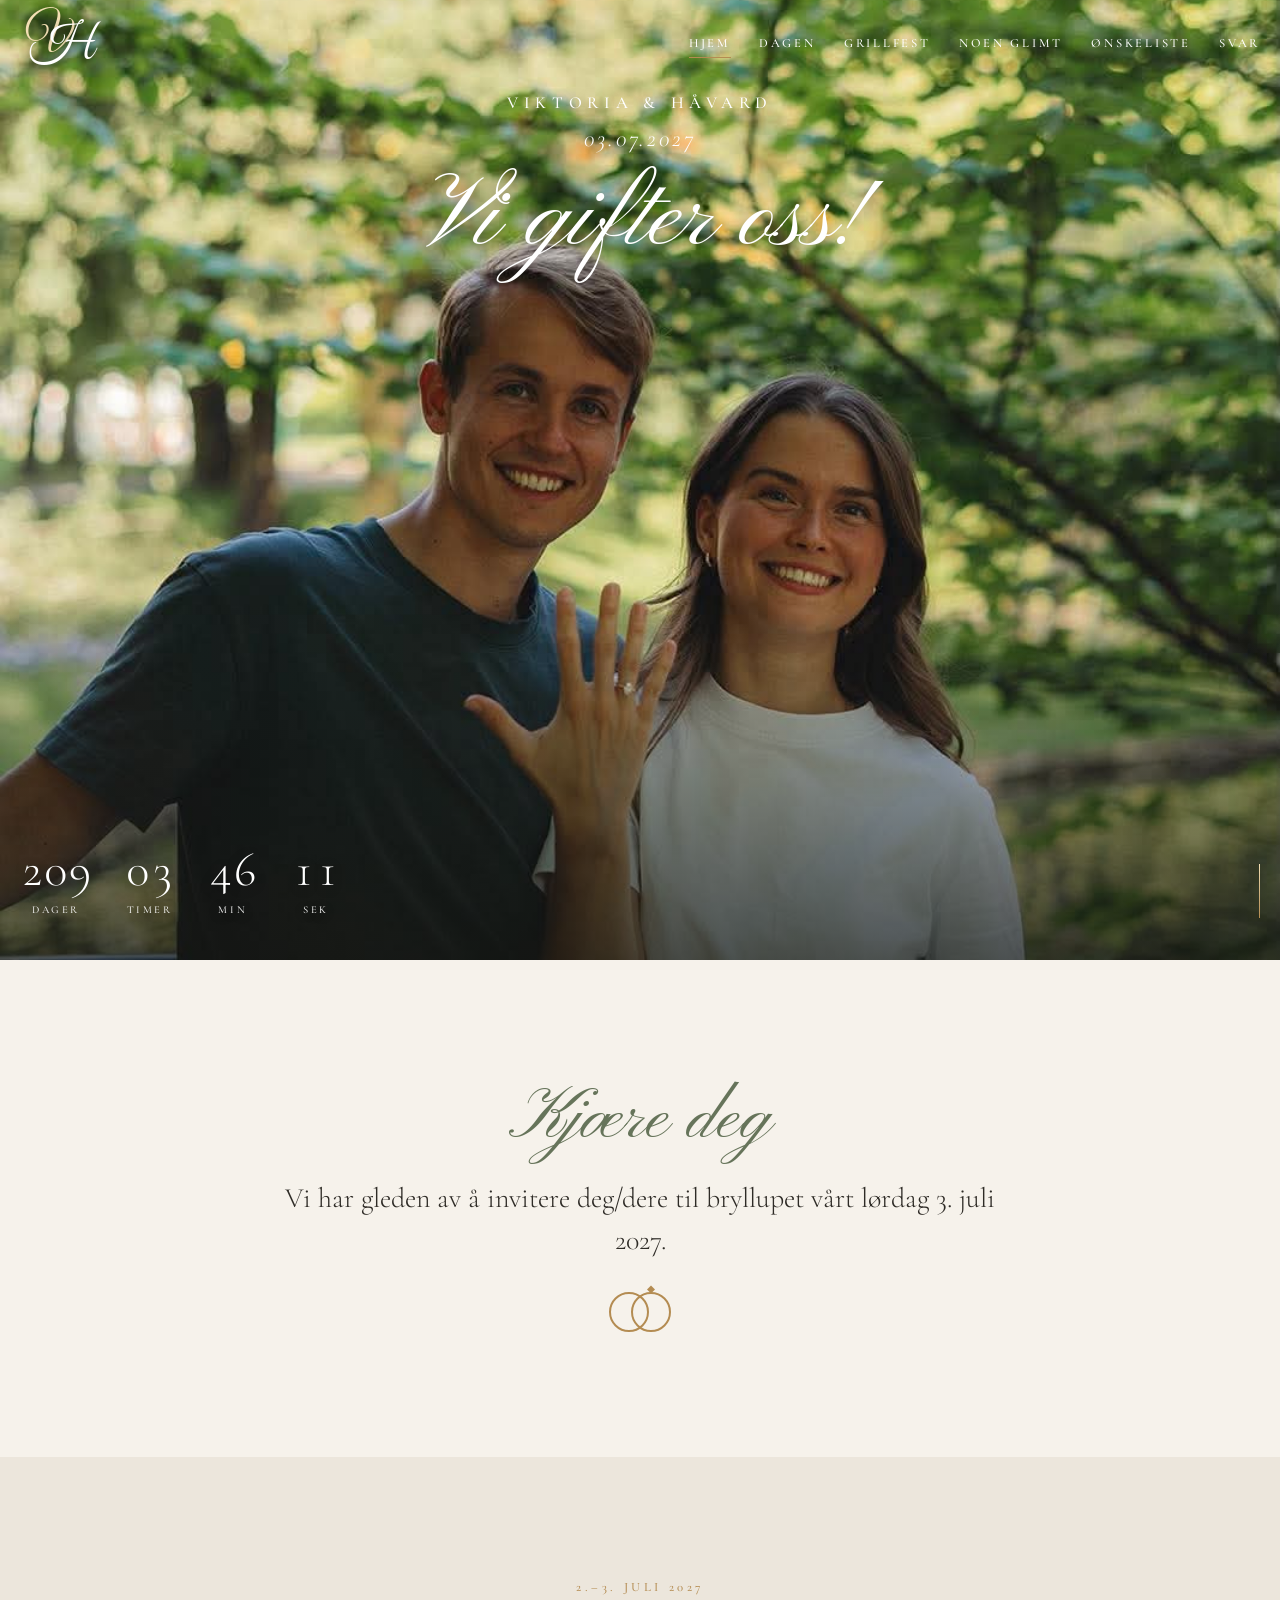
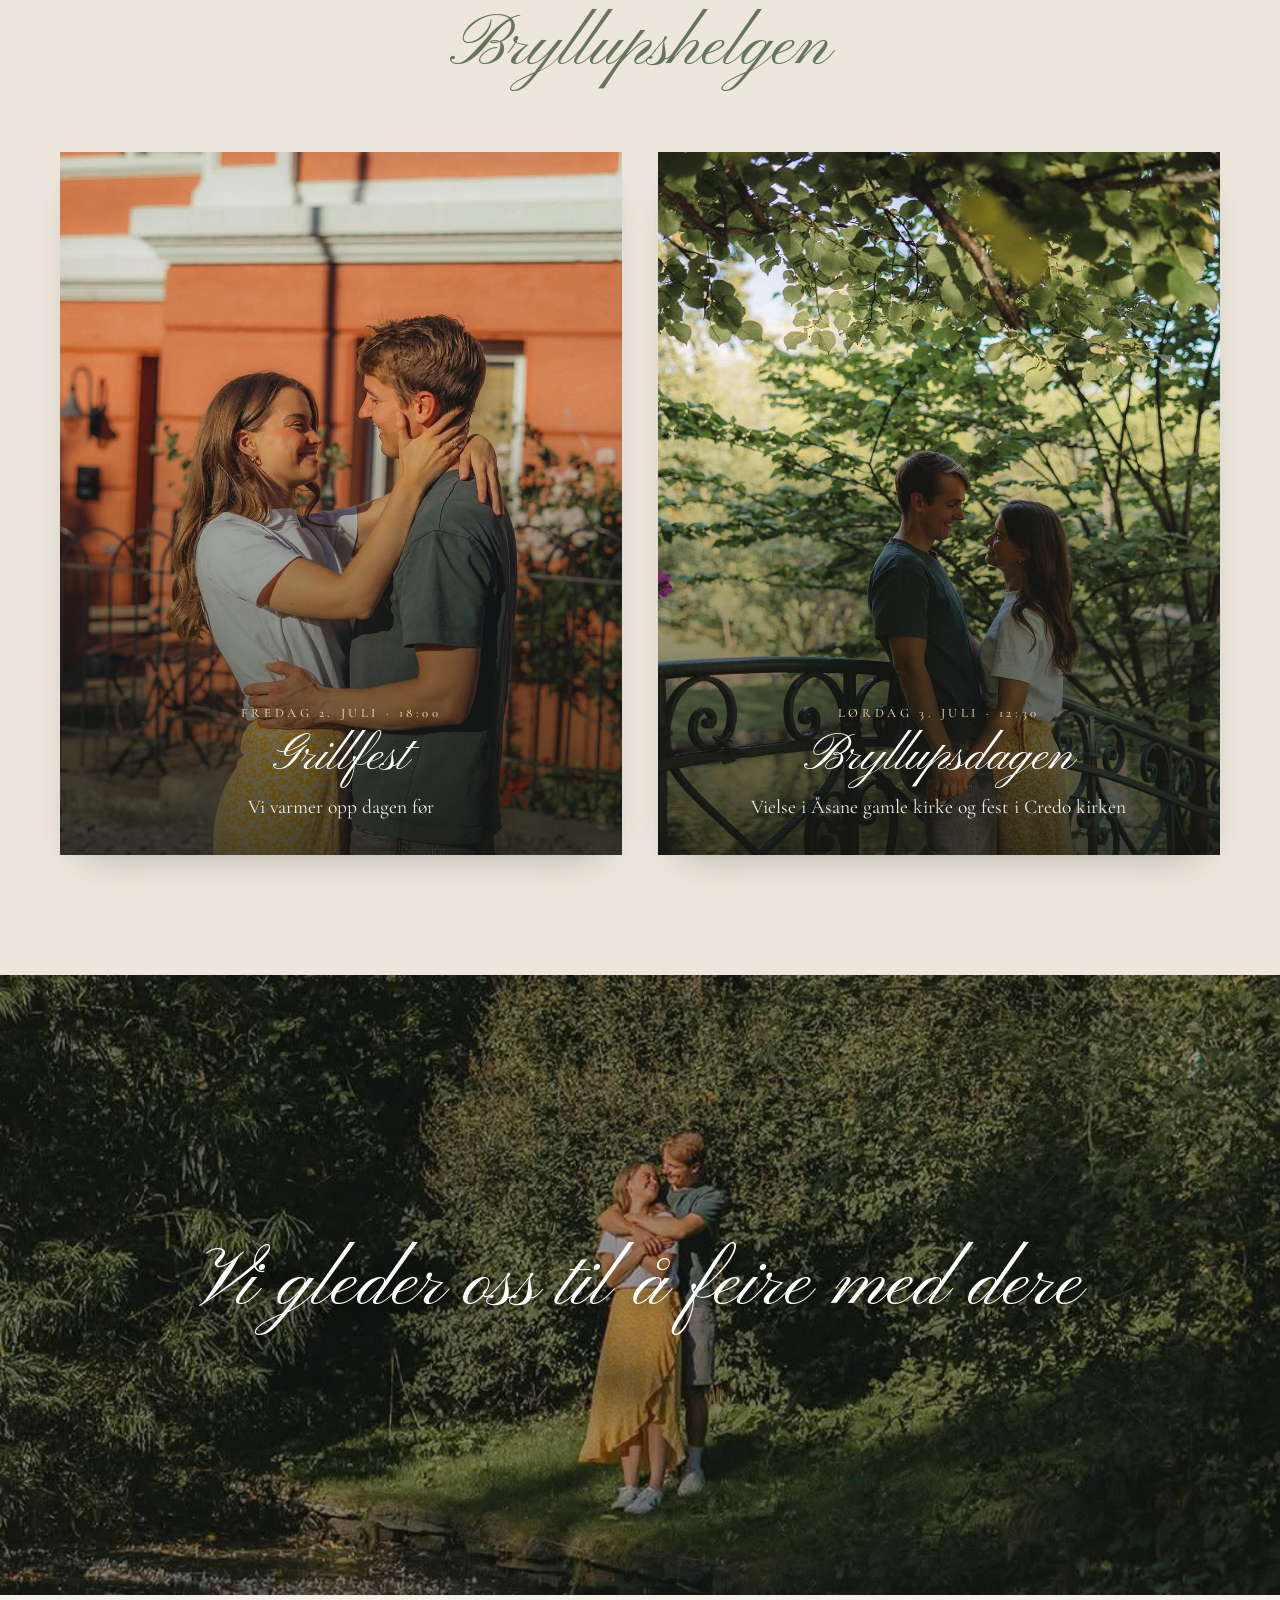
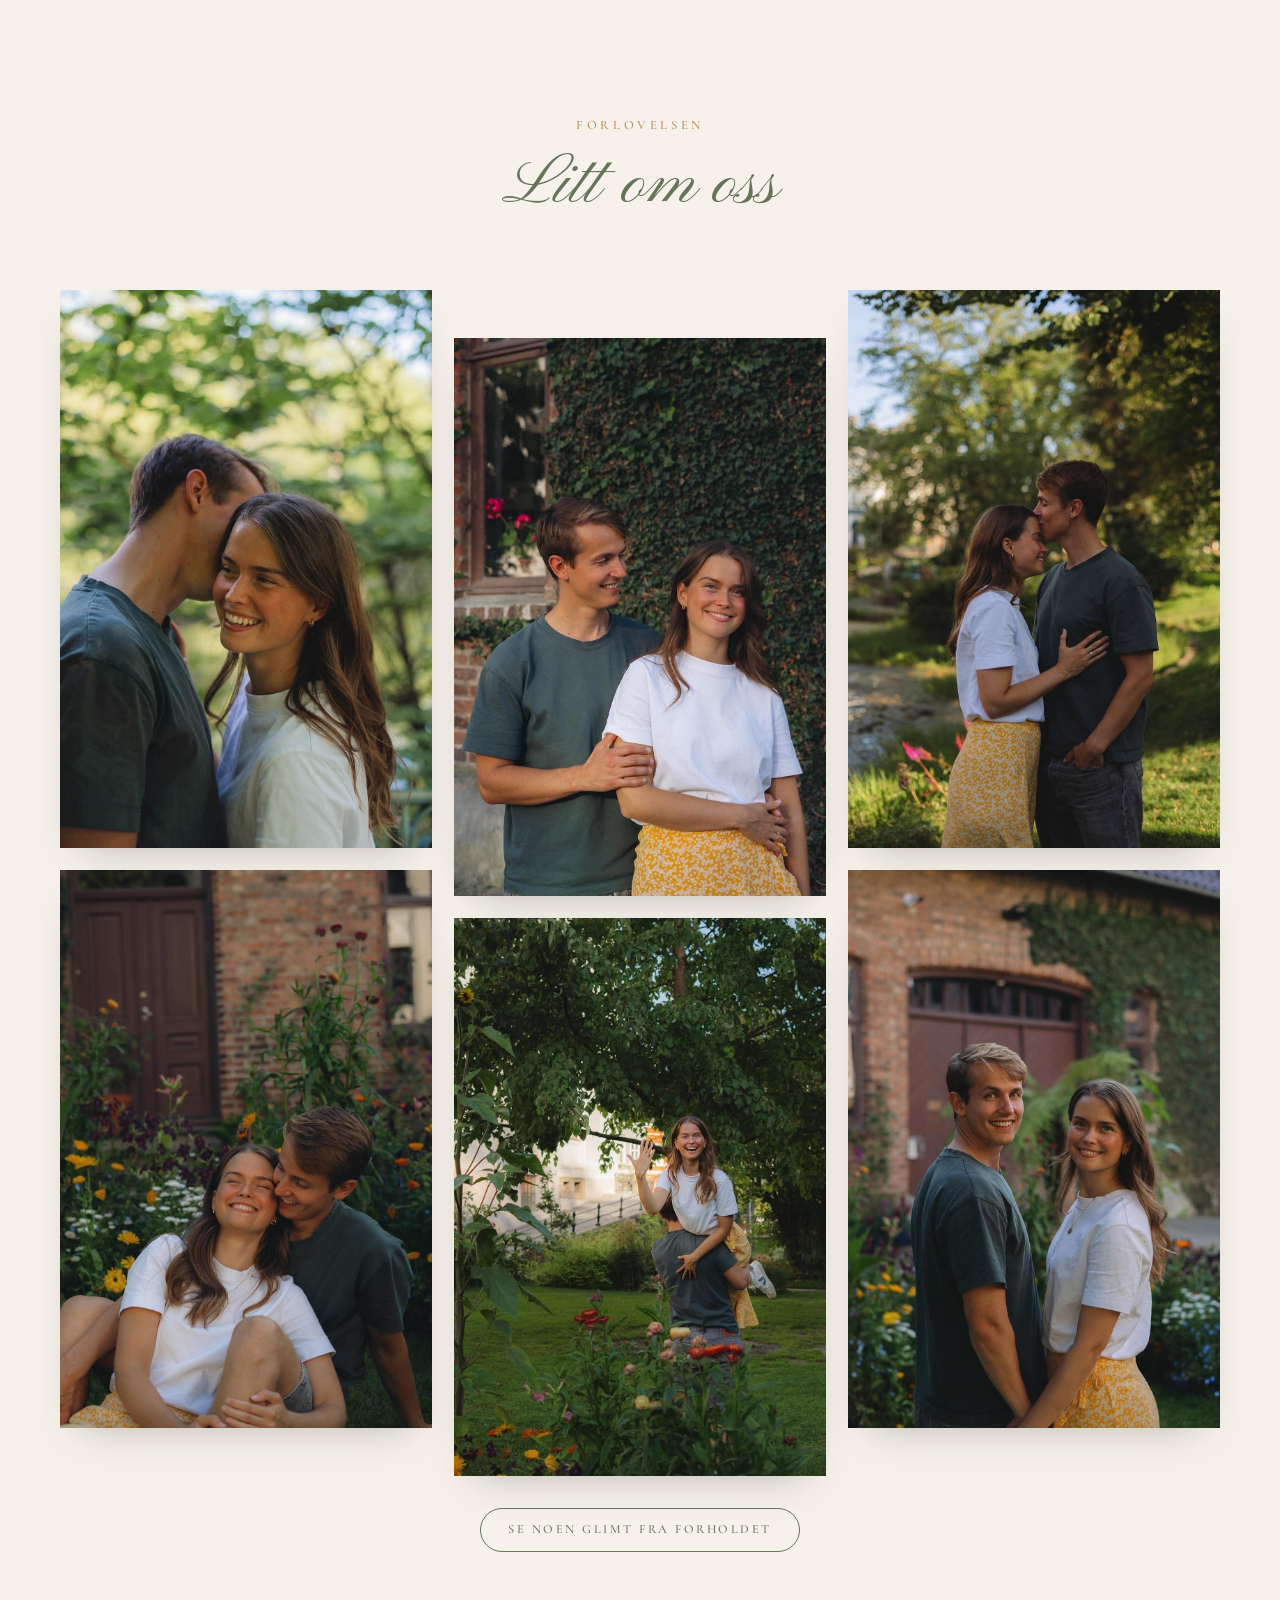
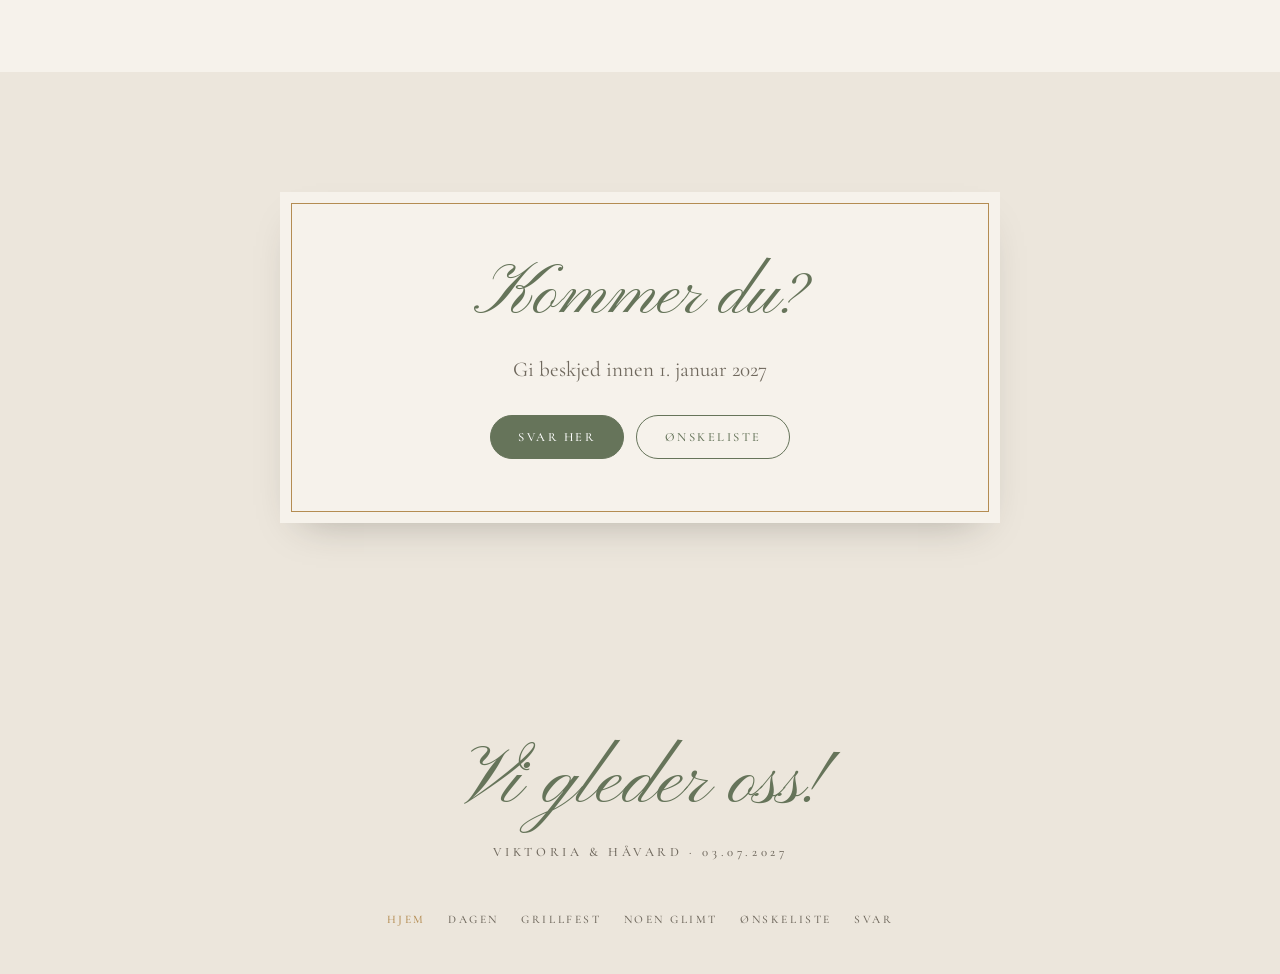
==== index.html @ 65191f66 "Bryllupsnettside for Viktoria & Håvard Statisk side for GitHub Pages: forside, bryllupsdagen, grillf" ====
<!DOCTYPE html>
<html lang="nb">
<head>
  <meta charset="utf-8">
  <meta name="viewport" content="width=device-width, initial-scale=1">
  <meta name="robots" content="noindex, nofollow">
  <title>Viktoria & Håvard · 03.07.2027</title>
  <meta name="description" content="Bryllupet til Viktoria og Håvard lørdag 3. juli 2027.">
  <meta name="theme-color" content="#f6f2eb">
  <link rel="preconnect" href="https://fonts.googleapis.com">
  <link rel="preconnect" href="https://fonts.gstatic.com" crossorigin>
  <link href="https://fonts.googleapis.com/css2?family=Cormorant+Garamond:ital,wght@0,300;0,400;0,500;1,300;1,400&amp;family=Great+Vibes&amp;family=Pinyon+Script&amp;display=swap" rel="stylesheet">
  <link rel="stylesheet" href="assets/css/style.css">
</head>
<body>

  <!-- ===================== Toppmeny ===================== -->
  <header class="toppmeny">
    <div class="rad">
      <a class="logo-lenke" href="index.html" aria-label="Til forsiden"><svg class="logo" viewBox="0 0 100 100" overflow="visible" role="img" aria-label="Viktoria og Håvard"><text class="logo-v" x="40" y="60" text-anchor="middle">V</text><text class="logo-h" x="60" y="72" text-anchor="middle">H</text></svg></a>
      <button class="meny-knapp" type="button" aria-expanded="false" aria-controls="hovedmeny">Meny</button>
      <nav class="hovedmeny" id="hovedmeny" aria-label="Hovedmeny">
        <ul>
        <li><a href="index.html" aria-current="page">Hjem</a></li>
        <li><a href="dagen.html">Dagen</a></li>
        <li><a href="grillfest.html">Grillfest</a></li>
        <li><a href="historie.html">Noen glimt</a></li>
        <li><a href="onskeliste.html">Ønskeliste</a></li>
        <li><a href="svar.html">Svar</a></li>
        </ul>
      </nav>
    </div>
  </header>

  <!-- ===================== Toppbilde ===================== -->
  <header class="hero" style="--pos: 50% 58%">
    <img src="assets/bilder/forside-viktoria-og-havard-viser-ringen.jpg" alt="Viktoria viser frem forlovelsesringen, Håvard står ved siden av på en grønn jernbro i parken" fetchpriority="high">
    <div class="hero-topp">
      <p class="hero-navn">Viktoria &amp; Håvard</p>
      <p class="hero-dato">03.07.2027</p>
      <h1 class="hero-tittel">Vi gifter oss!</h1>
    </div>
    <div class="hero-bunn">
      <div>
        <div class="nedtelling" aria-label="Nedtelling til bryllupet">
          <div><b data-enhet="d">–</b><small>Dager</small></div>
          <div><b data-enhet="t">–</b><small>Timer</small></div>
          <div><b data-enhet="m">–</b><small>Min</small></div>
          <div><b data-enhet="s">–</b><small>Sek</small></div>
        </div>
        <p class="gift" aria-live="polite">Gift!</p>
      </div>
      <a class="bla-ned" href="#invitasjon" aria-label="Bla ned"><span></span></a>
    </div>
  </header>

  <!-- ===================== Innhold ===================== -->
  <main>
    <section class="seksjon krem invitasjon" id="invitasjon">
      <div class="smal stabel vis">
        <h2 class="skrifttittel">Kjære deg</h2>
        <p class="stor">Vi har gleden av å invitere deg/dere til bryllupet vårt lørdag 3. juli 2027.</p>
        <svg class="ringer" viewBox="0 0 92 60" aria-hidden="true"><g fill="none" stroke="currentColor" stroke-width="2"><circle cx="35" cy="35" r="19"/><circle cx="57" cy="35" r="19"/></g><path d="M57 8.5 L61 12.5 L57 16.5 L53 12.5 Z" fill="currentColor"/></svg>
      </div>
    </section>

    <section class="seksjon papir">
      <div class="innhold">
        <div class="seksjon-hode vis">
          <p class="eyebrow gull">2.–3. juli 2027</p>
          <h2 class="skrifttittel">Bryllupshelgen</h2>
        </div>
        <div class="bildekort-rad">
          <a class="bildekort vis" href="grillfest.html" style="--pos: 50% 40%">
            <img src="assets/bilder/kort-grillfest.jpg" alt="Viktoria og Håvard omfavner hverandre foran et oransje hus" loading="lazy">
            <div class="tekst">
              <p class="eyebrow">Fredag 2. juli · 18:00</p>
              <h3>Grillfest</h3>
              <p>Vi varmer opp dagen før</p>
            </div>
          </a>
          <a class="bildekort vis" href="dagen.html" style="--pos: 50% 45%">
            <img src="assets/bilder/kort-bryllupsdagen.jpg" alt="Viktoria og Håvard holder hender på en gammel jernbro" loading="lazy">
            <div class="tekst">
              <p class="eyebrow">Lørdag 3. juli · 12:30</p>
              <h3>Bryllupsdagen</h3>
              <p>Vielse i Åsane gamle kirke og fest i Credo kirken</p>
            </div>
          </a>
        </div>
      </div>
    </section>

    <section class="banner" aria-label="Vi gleder oss til å feire med dere" style="--pos: 50% 55%">
      <img src="assets/bilder/banner-vi-gleder-oss.jpg" alt="Viktoria og Håvard i en grønn park, speilet i dammen" loading="lazy">
      <div class="tekst">
        <h2>Vi gleder oss til å feire med dere</h2>
      </div>
    </section>

    <section class="seksjon krem">
      <div class="innhold">
        <div class="seksjon-hode vis">
          <p class="eyebrow gull">Forlovelsen</p>
          <h2 class="skrifttittel">Litt om oss</h2>
        </div>
        <div class="galleri vis">
        <button type="button"><img src="assets/bilder/galleri-1-hvisking.jpg" alt="Håvard hvisker noe til Viktoria, som smiler" loading="lazy"></button>
        <button type="button"><img src="assets/bilder/galleri-2-efoyvegg.jpg" alt="Viktoria og Håvard foran en vegg dekket av eføy" loading="lazy"></button>
        <button type="button"><img src="assets/bilder/galleri-3-pannekyss.jpg" alt="Håvard kysser Viktoria i pannen i parken" loading="lazy"></button>
        <button type="button"><img src="assets/bilder/galleri-4-blomsterbed.jpg" alt="Viktoria og Håvard sitter i gresset foran et blomsterbed" loading="lazy"></button>
        <button type="button"><img src="assets/bilder/galleri-5-paa-ryggen.jpg" alt="Viktoria sitter på ryggen til Håvard og viser frem ringen" loading="lazy"></button>
        <button type="button"><img src="assets/bilder/galleri-6-murhus.jpg" alt="Viktoria og Håvard holder hender foran et gammelt murhus" loading="lazy"></button>
        </div>
        <div class="knapper vis" style="margin-top: 2rem">
          <a class="knapp" href="historie.html">Se noen glimt fra forholdet</a>
        </div>
      </div>
    </section>

    <section class="seksjon papir">
      <div class="smal">
        <div class="kort stabel vis">
          <h2 class="skrifttittel">Kommer du?</h2>
          <p class="ingress">Gi beskjed innen 1. januar 2027</p>
          <div class="knapper" style="margin-top: .8rem">
            <a class="knapp fylt" href="svar.html">Svar her</a>
            <a class="knapp" href="onskeliste.html">Ønskeliste</a>
          </div>
        </div>
      </div>
    </section>
  </main>

  <!-- ===================== Bunntekst ===================== -->
  <footer class="bunntekst">
    <p class="gleder">Vi gleder oss!</p>
    <p class="eyebrow">Viktoria &amp; Håvard · 03.07.2027</p>
    <nav class="bunnmeny" aria-label="Bunnmeny">
      <ul>
        <li><a href="index.html" aria-current="page">Hjem</a></li>
        <li><a href="dagen.html">Dagen</a></li>
        <li><a href="grillfest.html">Grillfest</a></li>
        <li><a href="historie.html">Noen glimt</a></li>
        <li><a href="onskeliste.html">Ønskeliste</a></li>
        <li><a href="svar.html">Svar</a></li>
      </ul>
    </nav>
  </footer>

  <script src="assets/js/main.js"></script>
</body>
</html>
---- assets/css/style.css ----
/* =========================================================
   Viktoria & Håvard · 03.07.2027 — felles stilark
   ========================================================= */

:root {
  --krem: #f6f2eb;
  --papir: #ece6dc;
  --tekst: #2e2b26;
  --dempet: #6f685d;
  --salvie: #66745a;
  --gull: #b48c52;
  --lysgull: #f3dfb4;

  --brod: "Cormorant Garamond", "Times New Roman", Georgia, serif;
  --skrift: "Pinyon Script", "Snell Roundhand", cursive;
  --logo: "Great Vibes", "Pinyon Script", cursive;

  --bredde: 1160px;
  --skygge: 0 18px 40px -22px rgba(46, 43, 38, .35);
  --meny-h: 5.2rem;
  color-scheme: light;
}

*, *::before, *::after { box-sizing: border-box; }
html { scroll-behavior: smooth; -webkit-text-size-adjust: 100%; }
body {
  margin: 0;
  background: var(--krem);
  color: var(--tekst);
  font-family: var(--brod);
  font-weight: 400;
  font-size: 1.22rem;
  line-height: 1.6;
  overflow-x: hidden;
  -webkit-font-smoothing: antialiased;
}
body.meny-apen { overflow: hidden; }
img { max-width: 100%; display: block; }
a { color: inherit; }
h1, h2, h3 { margin: 0; font-weight: 400; text-wrap: balance; }
p { margin: 0; }
:focus-visible { outline: 2px solid var(--gull); outline-offset: 3px; }

.innhold { width: min(var(--bredde), 100% - 2.5rem); margin-inline: auto; }
.smal { width: min(720px, 100% - 2.5rem); margin-inline: auto; }

/* ---------- Typografi ---------- */
.eyebrow {
  font-family: var(--brod);
  font-weight: 500;
  font-size: .8rem;
  letter-spacing: .28em;
  text-transform: uppercase;
  color: var(--dempet);
}
.eyebrow.gull { color: var(--gull); }
.skrifttittel {
  font-family: var(--skrift);
  color: var(--salvie);
  font-size: clamp(2.7rem, 7vw, 4.4rem);
  line-height: 1.15;
  font-weight: 400;
}
.ingress { font-size: 1.32rem; color: var(--dempet); }
.midt { text-align: center; }
.stabel { display: grid; gap: 1rem; justify-items: center; text-align: center; }

/* ---------- Knapper ---------- */
.knapp {
  display: inline-flex; align-items: center; justify-content: center; gap: .5em;
  padding: .85rem 1.7rem;
  border: 1px solid var(--salvie);
  border-radius: 999px;
  background: transparent;
  color: var(--salvie);
  font: 500 .78rem/1.2 var(--brod);
  letter-spacing: .2em;
  text-transform: uppercase;
  text-decoration: none;
  text-align: center;
  cursor: pointer;
  transition: background .25s, color .25s, border-color .25s, transform .25s;
}
.knapp:hover { background: var(--salvie); color: #fff; }
.knapp.fylt { background: var(--salvie); color: #fff; }
.knapp.fylt:hover { background: #56634b; border-color: #56634b; }
.knapp.stor { padding: 1.15rem 2.4rem; font-size: .86rem; }
.knapp.snart, .knapp[aria-disabled="true"] { opacity: .45; cursor: not-allowed; }
.knapp.snart:hover { background: transparent; color: var(--salvie); }
.knapp.fylt.snart:hover { background: var(--salvie); color: #fff; }
.knapper { display: flex; flex-wrap: wrap; gap: .8rem; justify-content: center; }
a.snart { cursor: not-allowed; opacity: .55; }

/* ---------- Seksjoner og kort ---------- */
.seksjon { padding: clamp(4.5rem, 10vw, 7.5rem) 0; }
.seksjon.krem { background: var(--krem); }
.seksjon.papir { background: var(--papir); }
.seksjon-hode { display: grid; gap: .6rem; justify-items: center; text-align: center; margin-bottom: clamp(2.5rem, 6vw, 4rem); }

.kort {
  background: var(--krem);
  outline: 1px solid var(--gull);
  outline-offset: -12px;
  box-shadow: var(--skygge);
  padding: clamp(2.6rem, 6vw, 4rem) clamp(1.8rem, 5vw, 3.5rem);
}
.papir .kort { background: var(--krem); }
.krem .kort { background: #fbf8f3; }

.strek { width: 3.5rem; height: 1px; background: var(--gull); border: 0; margin: 2rem auto; }

/* ---------- Animasjon: .vis ---------- */
.js .vis { opacity: 0; transform: translateY(26px); transition: opacity .9s ease, transform .9s cubic-bezier(.2,.7,.2,1); }
.js .vis.synlig { opacity: 1; transform: none; }

/* ---------- Toppmeny ---------- */
.toppmeny {
  position: fixed; inset: 0 0 auto 0; z-index: 40;
  height: var(--meny-h);
  color: #fff;
  text-shadow: 0 1px 8px rgba(0,0,0,.35);
  transition: background .35s, color .35s, box-shadow .35s;
}
.toppmeny .rad { height: 100%; display: flex; align-items: center; justify-content: space-between; gap: 1rem; width: min(1320px, 100% - 2.5rem); margin-inline: auto; }
.toppmeny.fast { background: rgba(246, 242, 235, .96); color: var(--tekst); text-shadow: none; box-shadow: 0 6px 24px -18px rgba(0,0,0,.5); backdrop-filter: blur(6px); }

.logo-lenke { display: inline-flex; text-decoration: none; position: relative; z-index: 2; }
.logo { width: 4.4rem; height: 4.4rem; overflow: visible; transition: transform .35s ease; }
.logo text { font-family: var(--logo); font-size: 66px; }
.logo .logo-v { fill: var(--gull); }
.logo .logo-h { fill: currentColor; }
.toppmeny:not(.fast) .logo { filter: drop-shadow(0 2px 6px rgba(0,0,0,.35)); }
.toppmeny:not(.fast) .logo .logo-v { fill: var(--lysgull); }
.toppmeny:not(.fast) .logo .logo-h { fill: #fff; }
.logo-lenke:hover .logo { transform: rotate(-5deg) scale(1.05); }

.hovedmeny ul { list-style: none; margin: 0; padding: 0; display: flex; gap: clamp(1rem, 2.2vw, 2rem); }
.hovedmeny a {
  text-decoration: none;
  font-weight: 500; font-size: .78rem; letter-spacing: .22em; text-transform: uppercase;
  padding: .4rem 0; border-bottom: 1px solid transparent; transition: border-color .25s;
}
.hovedmeny a:hover { border-bottom-color: currentColor; }
.hovedmeny a[aria-current="page"] { border-bottom-color: var(--gull); }
.meny-knapp {
  display: none; position: relative; z-index: 2;
  background: none; border: 1px solid currentColor; border-radius: 999px; color: inherit;
  font: 500 .74rem var(--brod); letter-spacing: .24em; text-transform: uppercase;
  padding: .6rem 1.2rem; cursor: pointer; text-shadow: inherit;
}

@media (max-width: 999px) {
  .meny-knapp { display: inline-block; }
  .hovedmeny {
    position: fixed; inset: 0; background: var(--krem); color: var(--tekst); text-shadow: none;
    display: grid; place-items: center; opacity: 0; visibility: hidden; transition: opacity .35s, visibility .35s;
  }
  .hovedmeny ul { flex-direction: column; align-items: center; gap: 1.6rem; }
  .hovedmeny a { font-size: 1rem; letter-spacing: .26em; }
  body.meny-apen .hovedmeny { opacity: 1; visibility: visible; }
  body.meny-apen .toppmeny { color: var(--tekst); text-shadow: none; }
  body.meny-apen .toppmeny .logo { filter: none; }
  body.meny-apen .toppmeny .logo .logo-v { fill: var(--gull); }
  body.meny-apen .toppmeny .logo .logo-h { fill: var(--tekst); }
}

/* ---------- Forside-hero ---------- */
.hero {
  position: relative; overflow: hidden; color: #fff;
  height: min(150vw, max(100svh, 75vw));
  min-height: 520px;
}
.hero > img { position: absolute; inset: 0; width: 100%; height: 100%; object-fit: cover; object-position: var(--pos, 50% 58%); }
.hero::before, .hero::after { content: ""; position: absolute; left: 0; right: 0; pointer-events: none; }
.hero::before { top: 0; height: 42%; background: linear-gradient(rgba(20,22,18,.62), rgba(20,22,18,0)); }
.hero::after { bottom: 0; height: 38%; background: linear-gradient(rgba(20,22,18,0), rgba(20,22,18,.66)); }
.hero-topp {
  position: absolute; z-index: 2; left: 0; right: 0; top: calc(var(--meny-h) + .4rem);
  display: grid; justify-items: center; gap: .2rem; text-align: center; padding: 0 1rem;
  text-shadow: 0 2px 14px rgba(0,0,0,.35);
}
.hero-navn { font-weight: 500; font-size: clamp(.8rem, 2.6vw, 1.05rem); letter-spacing: .34em; text-transform: uppercase; }
.hero-dato { font-style: italic; font-weight: 300; font-size: clamp(1.1rem, 3.4vw, 1.5rem); letter-spacing: .12em; }
.hero-tittel { font-family: var(--skrift); font-size: clamp(3rem, 11vw, 6.4rem); line-height: 1.1; margin-top: .2rem; }
.hero-bunn {
  position: absolute; z-index: 2; left: 0; right: 0; bottom: clamp(1.4rem, 4vw, 2.6rem);
  width: min(1320px, 100% - 2.5rem); margin-inline: auto;
  display: flex; align-items: flex-end; justify-content: space-between; gap: 1rem;
  text-shadow: 0 2px 12px rgba(0,0,0,.35);
}
.nedtelling { display: flex; gap: clamp(1rem, 3vw, 2rem); }
.nedtelling div { display: grid; justify-items: center; min-width: 3.2rem; }
.nedtelling b { font-weight: 300; font-size: clamp(2rem, 6vw, 3rem); line-height: 1; font-variant-numeric: tabular-nums; }
.nedtelling small { font-weight: 500; font-size: .66rem; letter-spacing: .24em; text-transform: uppercase; margin-top: .45rem; opacity: .9; }
.gift { display: none; font-family: var(--skrift); color: var(--lysgull); font-size: clamp(3.6rem, 12vw, 6.5rem); line-height: 1; }
.er-gift .nedtelling { display: none; }
.er-gift .gift { display: block; animation: pop .9s cubic-bezier(.2,1.6,.4,1) both; }
@keyframes pop { from { transform: scale(.3); opacity: 0; } to { transform: none; opacity: 1; } }
.bla-ned { display: grid; justify-items: center; gap: .6rem; text-decoration: none; font-size: .64rem; font-weight: 500; letter-spacing: .26em; text-transform: uppercase; }
.bla-ned span { display: block; width: 1px; height: 3.4rem; background: linear-gradient(var(--lysgull), var(--gull)); transform-origin: top; animation: puls 2.2s ease-in-out infinite; }
@keyframes puls { 0%, 100% { transform: scaleY(.35); opacity: .5; } 50% { transform: scaleY(1); opacity: 1; } }
@media (max-width: 700px) {
  .hero-bunn { flex-direction: column; align-items: center; }
  .bla-ned span { height: 2.2rem; }
}

/* ---------- Undersidetopp ---------- */
.undertopp { position: relative; height: 72svh; min-height: 420px; overflow: hidden; color: #fff; }
.undertopp > img {
  position: absolute; inset: 0; width: 100%; height: 100%; object-fit: cover; object-position: var(--pos, 50% 50%);
  animation: zoomut 14s ease-out both;
}
@keyframes zoomut { from { transform: scale(1.14); } to { transform: scale(1); } }
.undertopp::before, .undertopp::after { content: ""; position: absolute; left: 0; right: 0; pointer-events: none; }
.undertopp::before { top: 0; height: 40%; background: linear-gradient(rgba(20,22,18,.6), rgba(20,22,18,0)); }
.undertopp::after { bottom: 0; height: 55%; background: linear-gradient(rgba(20,22,18,0), rgba(20,22,18,.65)); }
.undertopp-tekst { position: absolute; z-index: 2; left: 0; right: 0; bottom: clamp(2rem, 6vw, 3.5rem); display: grid; justify-items: center; gap: .3rem; text-align: center; padding: 0 1rem; text-shadow: 0 2px 14px rgba(0,0,0,.4); }
.undertopp-tekst .eyebrow { color: #fff; opacity: .92; }
.undertopp h1 { font-family: var(--skrift); font-size: clamp(3rem, 10vw, 5.6rem); line-height: 1.15; }
.og { font-family: var(--brod); font-style: italic; font-weight: 300; font-size: .6em; color: var(--lysgull); padding: 0 .08em; }

/* ---------- Forside: invitasjon og ringer ---------- */
.ringer { width: 92px; height: 60px; margin: 0 auto; color: var(--gull); }
.invitasjon p.stor { font-size: clamp(1.4rem, 3.6vw, 1.75rem); font-weight: 300; line-height: 1.5; }

/* ---------- Bildekort (lenker) ---------- */
.bildekort-rad { display: grid; grid-template-columns: repeat(2, 1fr); gap: clamp(1.2rem, 3vw, 2.2rem); }
.bildekort { position: relative; display: block; overflow: hidden; text-decoration: none; color: #fff; aspect-ratio: 4/5; box-shadow: var(--skygge); }
.bildekort img { position: absolute; inset: 0; width: 100%; height: 100%; object-fit: cover; object-position: var(--pos, 50% 50%); transition: transform 1.2s ease; }
.bildekort:hover img { transform: scale(1.05); }
.bildekort::after { content: ""; position: absolute; inset: 0; background: linear-gradient(rgba(20,22,18,0) 35%, rgba(20,22,18,.72)); }
.bildekort .tekst { position: absolute; z-index: 2; left: 0; right: 0; bottom: 0; padding: 2rem 1.6rem; display: grid; gap: .3rem; justify-items: center; text-align: center; }
.bildekort .eyebrow { color: var(--lysgull); }
.bildekort h3 { font-family: var(--skrift); font-size: clamp(2.3rem, 5vw, 3.2rem); line-height: 1.15; }
.bildekort p { opacity: .92; }
@media (max-width: 700px) { .bildekort-rad { grid-template-columns: 1fr; } .bildekort { aspect-ratio: 4/4.4; } }

/* ---------- Banner med parallakse ---------- */
.banner { position: relative; height: clamp(340px, 62vw, 620px); overflow: hidden; color: #fff; }
.banner > img { position: absolute; left: 0; width: 100%; top: -12%; height: 124%; object-fit: cover; object-position: var(--pos, 50% 50%); will-change: transform; }
.banner::after { content: ""; position: absolute; inset: 0; background: rgba(20,22,18,.32); }
.banner .tekst { position: absolute; inset: 0; z-index: 2; display: grid; place-content: center; text-align: center; padding: 1rem; gap: .5rem; text-shadow: 0 2px 16px rgba(0,0,0,.45); }
.banner .tekst .eyebrow { color: #fff; }
.banner h2 { font-family: var(--skrift); font-size: clamp(2.6rem, 8vw, 5rem); line-height: 1.15; }

/* ---------- Galleri ---------- */
.galleri { display: grid; grid-template-columns: repeat(3, 1fr); gap: clamp(.8rem, 2vw, 1.4rem); padding-bottom: 3rem; }
.galleri button { all: unset; display: block; cursor: zoom-in; overflow: hidden; box-shadow: var(--skygge); }
.galleri button:focus-visible { outline: 2px solid var(--gull); outline-offset: 4px; }
.galleri img { width: 100%; aspect-ratio: 2/3; object-fit: cover; transition: transform 1s ease; }
.galleri button:hover img { transform: scale(1.04); }
.galleri button:nth-child(3n+2) { transform: translateY(3rem); }
@media (max-width: 700px) {
  .galleri { grid-template-columns: repeat(2, 1fr); padding-bottom: 2rem; }
  .galleri button:nth-child(3n+2) { transform: none; }
  .galleri button:nth-child(2n) { transform: translateY(2rem); }
}

/* ---------- Lysboks ---------- */
.lysboks { border: 0; padding: 0; background: transparent; max-width: 100vw; max-height: 100vh; width: 100vw; height: 100vh; margin: 0; }
.lysboks::backdrop { background: rgba(26, 26, 22, .92); }
.lysboks[open] { display: grid; place-items: center; }
.lysboks figure { margin: 0; display: grid; gap: .8rem; justify-items: center; padding: 3.5rem 3.5rem 1.5rem; }
.lysboks img { max-width: min(92vw, 1100px); max-height: 80svh; width: auto; height: auto; box-shadow: 0 20px 60px rgba(0,0,0,.5); }
.lysboks figcaption { color: #f1ebe1; font-style: italic; text-align: center; max-width: 60ch; }
.lysboks button { position: fixed; background: none; border: 0; color: #fff; cursor: pointer; font: 300 2.6rem/1 var(--brod); padding: .6rem 1rem; }
.lysboks .lukk { top: .4rem; right: .6rem; }
.lysboks .forrige { left: .2rem; top: 50%; transform: translateY(-50%); }
.lysboks .neste { right: .2rem; top: 50%; transform: translateY(-50%); }
@media (max-width: 600px) { .lysboks figure { padding: 3.5rem .8rem 1rem; } .lysboks .forrige, .lysboks .neste { top: auto; bottom: .4rem; transform: none; } }

/* ---------- Program (dagen) ---------- */
.program { display: grid; gap: clamp(3rem, 7vw, 5rem); }
.post { display: grid; grid-template-columns: 1.05fr 1fr; gap: clamp(1.5rem, 5vw, 4rem); align-items: center; }
.post:nth-child(even) .post-bilde { order: 2; }
.post-bilde img { width: 100%; aspect-ratio: 4/5; object-fit: cover; box-shadow: var(--skygge); }
.post-tekst { display: grid; gap: .7rem; justify-items: start; }
.post-tid { font-weight: 300; font-size: clamp(3rem, 7vw, 4.4rem); line-height: 1; color: var(--gull); font-variant-numeric: tabular-nums; }
.post h3 { font-family: var(--skrift); color: var(--salvie); font-size: clamp(2.4rem, 5vw, 3.2rem); line-height: 1.15; }
.post address { font-style: normal; color: var(--dempet); }
.post .knapp { margin-top: .6rem; }
@media (max-width: 760px) {
  .post { grid-template-columns: 1fr; }
  .post:nth-child(even) .post-bilde { order: 0; }
  .post-tekst { justify-items: center; text-align: center; }
}

/* ---------- Kart ---------- */
.kart {
  height: clamp(340px, 60vw, 520px); width: 100%;
  background: var(--papir); box-shadow: var(--skygge);
  outline: 1px solid var(--gull); outline-offset: 8px;
  z-index: 1;
}
.kart-ramme { margin: 1rem 0 2.5rem; }
.leaflet-container { font-family: var(--brod); font-size: 1rem; }
.nal-ikon { background: none; border: 0; }
.nal {
  width: 34px; height: 34px; background: var(--salvie); border: 2px solid #fff;
  border-radius: 50% 50% 50% 0; transform: rotate(-45deg);
  display: grid; place-items: center; box-shadow: 0 6px 14px -4px rgba(0,0,0,.45);
}
.nal span { transform: rotate(45deg); color: #fff; font: 500 1rem/1 var(--brod); }
.leaflet-tooltip.kart-etikett {
  background: var(--krem); color: var(--tekst); border: 1px solid var(--gull); border-radius: 999px;
  box-shadow: 0 6px 16px -10px rgba(0,0,0,.5);
  font: 500 .72rem var(--brod); letter-spacing: .16em; text-transform: uppercase; padding: .3rem .8rem;
}
.leaflet-tooltip.kart-etikett::before { display: none; }
.leaflet-popup-content-wrapper { background: var(--krem); border-radius: 4px; }
.leaflet-popup-content { margin: .9rem 1.1rem; display: grid; gap: .3rem; font-size: 1.05rem; }
.leaflet-popup-content strong { font-weight: 500; }
.leaflet-popup-content a { color: var(--salvie); font-weight: 500; }
.kart-hint { font-size: .95rem; color: var(--dempet); text-align: center; margin-top: 1.4rem; }

/* ---------- Toastmastere ---------- */
.kortrad { display: grid; grid-template-columns: repeat(2, 1fr); gap: clamp(1.2rem, 3vw, 2rem); }
.person { display: grid; gap: .5rem; justify-items: center; text-align: center; }
.person h3 { font-family: var(--skrift); color: var(--salvie); font-size: clamp(2rem, 5vw, 2.6rem); line-height: 1.2; }
@media (max-width: 700px) { .kortrad { grid-template-columns: 1fr; } }

/* ---------- To bilder side om side ---------- */
.to-bilder { display: grid; grid-template-columns: 1fr 1fr; gap: clamp(.9rem, 3vw, 2rem); padding-bottom: 3rem; }
.to-bilder img { width: 100%; aspect-ratio: 3/4; object-fit: cover; box-shadow: var(--skygge); }
.to-bilder img:nth-child(2) { transform: translateY(3rem); }

/* ---------- Infokort (grill, ønskeliste, svar) ---------- */
.info { display: grid; gap: .25rem; margin: .6rem 0 .4rem; }
.info strong { font-weight: 500; font-size: 1.3rem; }

/* ---------- Historie: tall ---------- */
.tall { display: grid; grid-template-columns: repeat(4, 1fr); gap: 1rem; text-align: center; }
.tall div { display: grid; gap: .2rem; }
.tall b { font-weight: 300; font-size: clamp(2.8rem, 8vw, 4.4rem); line-height: 1; color: var(--salvie); font-variant-numeric: tabular-nums; }
.tall span { font-weight: 500; font-size: .74rem; letter-spacing: .26em; text-transform: uppercase; color: var(--dempet); }
@media (max-width: 600px) { .tall { grid-template-columns: repeat(2, 1fr); row-gap: 2rem; } }

/* ---------- Historie: tidslinje ---------- */
.tidslinje { position: relative; margin: 0 auto; padding: 1rem 0 2rem; width: min(1080px, 100% - 2.5rem); }
.tidslinje > ol { list-style: none; margin: 0; padding: 0; }
.tidslinje::before, .tidslinje-fyll { content: ""; position: absolute; top: 0; left: 50%; width: 1px; transform: translateX(-50%); }
.tidslinje::before { bottom: 0; background: rgba(180, 140, 82, .28); }
.tidslinje-fyll { height: 0; background: var(--gull); z-index: 1; }

.aar { position: relative; z-index: 2; display: flex; justify-content: center; margin: 3rem 0 2.5rem; }
.aar:first-child { margin-top: 0; }
.aar span {
  background: var(--krem); border: 1px solid var(--gull); border-radius: 999px; color: var(--gull);
  font-weight: 500; letter-spacing: .26em; padding: .35rem 1.1rem; font-size: .9rem;
}

.minne { position: relative; width: calc(50% - 3.2rem); }
.minne.venstre { margin-right: auto; }
.minne.hoyre { margin-left: auto; }
.minne + .minne { margin-top: -7rem; }
.prikk {
  position: absolute; top: 2.6rem; width: 13px; height: 13px; border-radius: 50%;
  background: var(--krem); border: 1px solid var(--gull); z-index: 2; transition: background .5s, transform .5s;
}
.minne.venstre .prikk { right: calc(-3.2rem - 6.5px); }
.minne.hoyre .prikk { left: calc(-3.2rem - 6.5px); }
.minne.synlig .prikk, .minne-stor.synlig .prikk { background: var(--gull); transform: scale(1.15); }

.polaroid {
  all: unset; box-sizing: border-box; display: block; cursor: zoom-in;
  background: #fff; padding: 12px 12px 0; width: min(100%, 340px);
  box-shadow: 0 16px 36px -18px rgba(46,43,38,.45);
  transform: rotate(var(--skra, -1.7deg)); transition: transform .45s ease, box-shadow .45s;
}
.minne.hoyre .polaroid { --skra: 1.7deg; }
.minne.venstre .polaroid { margin-left: auto; }
.polaroid:hover, .polaroid:focus-visible { transform: rotate(0) scale(1.02); box-shadow: 0 22px 44px -18px rgba(46,43,38,.55); }
.polaroid:focus-visible { outline: 2px solid var(--gull); outline-offset: 4px; }
.polaroid img { width: 100%; aspect-ratio: 3/4; object-fit: cover; }
.polaroid .hand { display: block; font-family: var(--skrift); font-size: 1.9rem; line-height: 1.2; text-align: center; padding: .55rem .4rem .7rem; color: var(--tekst); }
.minne-tekst { margin-top: 1rem; display: grid; gap: .25rem; width: min(100%, 340px); }
.minne.venstre .minne-tekst { margin-left: auto; text-align: right; }
.minne-tekst .meta { font-weight: 500; font-size: .72rem; letter-spacing: .22em; text-transform: uppercase; color: var(--gull); }
.minne-tekst p:last-child { color: var(--dempet); }

.minne-stor { position: relative; z-index: 2; margin: 3.5rem 0; }
.minne-stor .kort { display: grid; grid-template-columns: 1fr 1fr; gap: clamp(1.5rem, 5vw, 3.5rem); align-items: center; }
.minne-stor .polaroid { width: min(100%, 420px); justify-self: center; --skra: -1.2deg; }
.minne-stor .stabel h3 { font-family: var(--skrift); color: var(--salvie); font-size: clamp(3.2rem, 8vw, 5rem); line-height: 1.1; }
.minne-stor .prikk { left: 50%; top: -1.6rem; transform: translateX(-50%); }
.minne-stor.synlig .prikk { transform: translateX(-50%) scale(1.15); }

.finale { position: relative; z-index: 2; margin-top: 3.5rem; }
.finale h3 { font-family: var(--skrift); color: var(--salvie); font-size: clamp(3rem, 8vw, 4.8rem); line-height: 1.1; }

@media (max-width: 800px) {
  .tidslinje { padding-left: 2.6rem; }
  .tidslinje::before, .tidslinje-fyll { left: 1rem; transform: none; }
  .aar { justify-content: flex-start; margin-left: -2.6rem; }
  .minne, .minne.venstre, .minne.hoyre { width: 100%; margin: 0; }
  .minne + .minne { margin-top: 3rem; }
  .minne .prikk, .minne.venstre .prikk, .minne.hoyre .prikk { left: calc(-1.6rem - 6.5px); right: auto; }
  .minne.venstre .polaroid { margin-left: 0; }
  .minne.venstre .minne-tekst { margin-left: 0; text-align: left; }
  .minne-stor { margin-left: -2.6rem; }
  .minne-stor .kort { grid-template-columns: 1fr; }
  .minne-stor .prikk { left: 1rem; transform: translateX(-50%); }
  .finale { margin-left: -2.6rem; }
}

/* ---------- Svar ---------- */
.svarknapper { display: flex; flex-wrap: wrap; gap: 1rem; justify-content: center; margin-top: 1.4rem; }
.svarmelding { display: none; margin-top: 1.6rem; font-size: 1.3rem; }
.svarmelding.vises { display: block; animation: pop .7s cubic-bezier(.2,1.4,.4,1) both; }
.telefoner { display: flex; flex-wrap: wrap; gap: .8rem; justify-content: center; }

/* ---------- Bunntekst ---------- */
.bunntekst { background: var(--papir); text-align: center; padding: clamp(4rem, 9vw, 6rem) 1.25rem 2.5rem; display: grid; gap: .9rem; justify-items: center; }
.bunntekst .gleder { font-family: var(--skrift); color: var(--salvie); font-size: clamp(3rem, 9vw, 5rem); line-height: 1.1; }
.bunnmeny ul { list-style: none; margin: 1.6rem 0 0; padding: 0; display: flex; flex-wrap: wrap; gap: .6rem 1.4rem; justify-content: center; }
.bunnmeny a { text-decoration: none; font-weight: 500; font-size: .72rem; letter-spacing: .22em; text-transform: uppercase; color: var(--dempet); }
.bunnmeny a:hover, .bunnmeny a[aria-current="page"] { color: var(--gull); }

/* ---------- Konfetti ---------- */
.konfetti { position: fixed; inset: 0; width: 100%; height: 100%; pointer-events: none; z-index: 100; }

/* ---------- Redusert bevegelse ---------- */
@media (prefers-reduced-motion: reduce) {
  html { scroll-behavior: auto; }
  *, *::before, *::after { animation: none !important; transition: none !important; }
  .js .vis { opacity: 1; transform: none; }
  .banner > img { transform: none !important; }
}
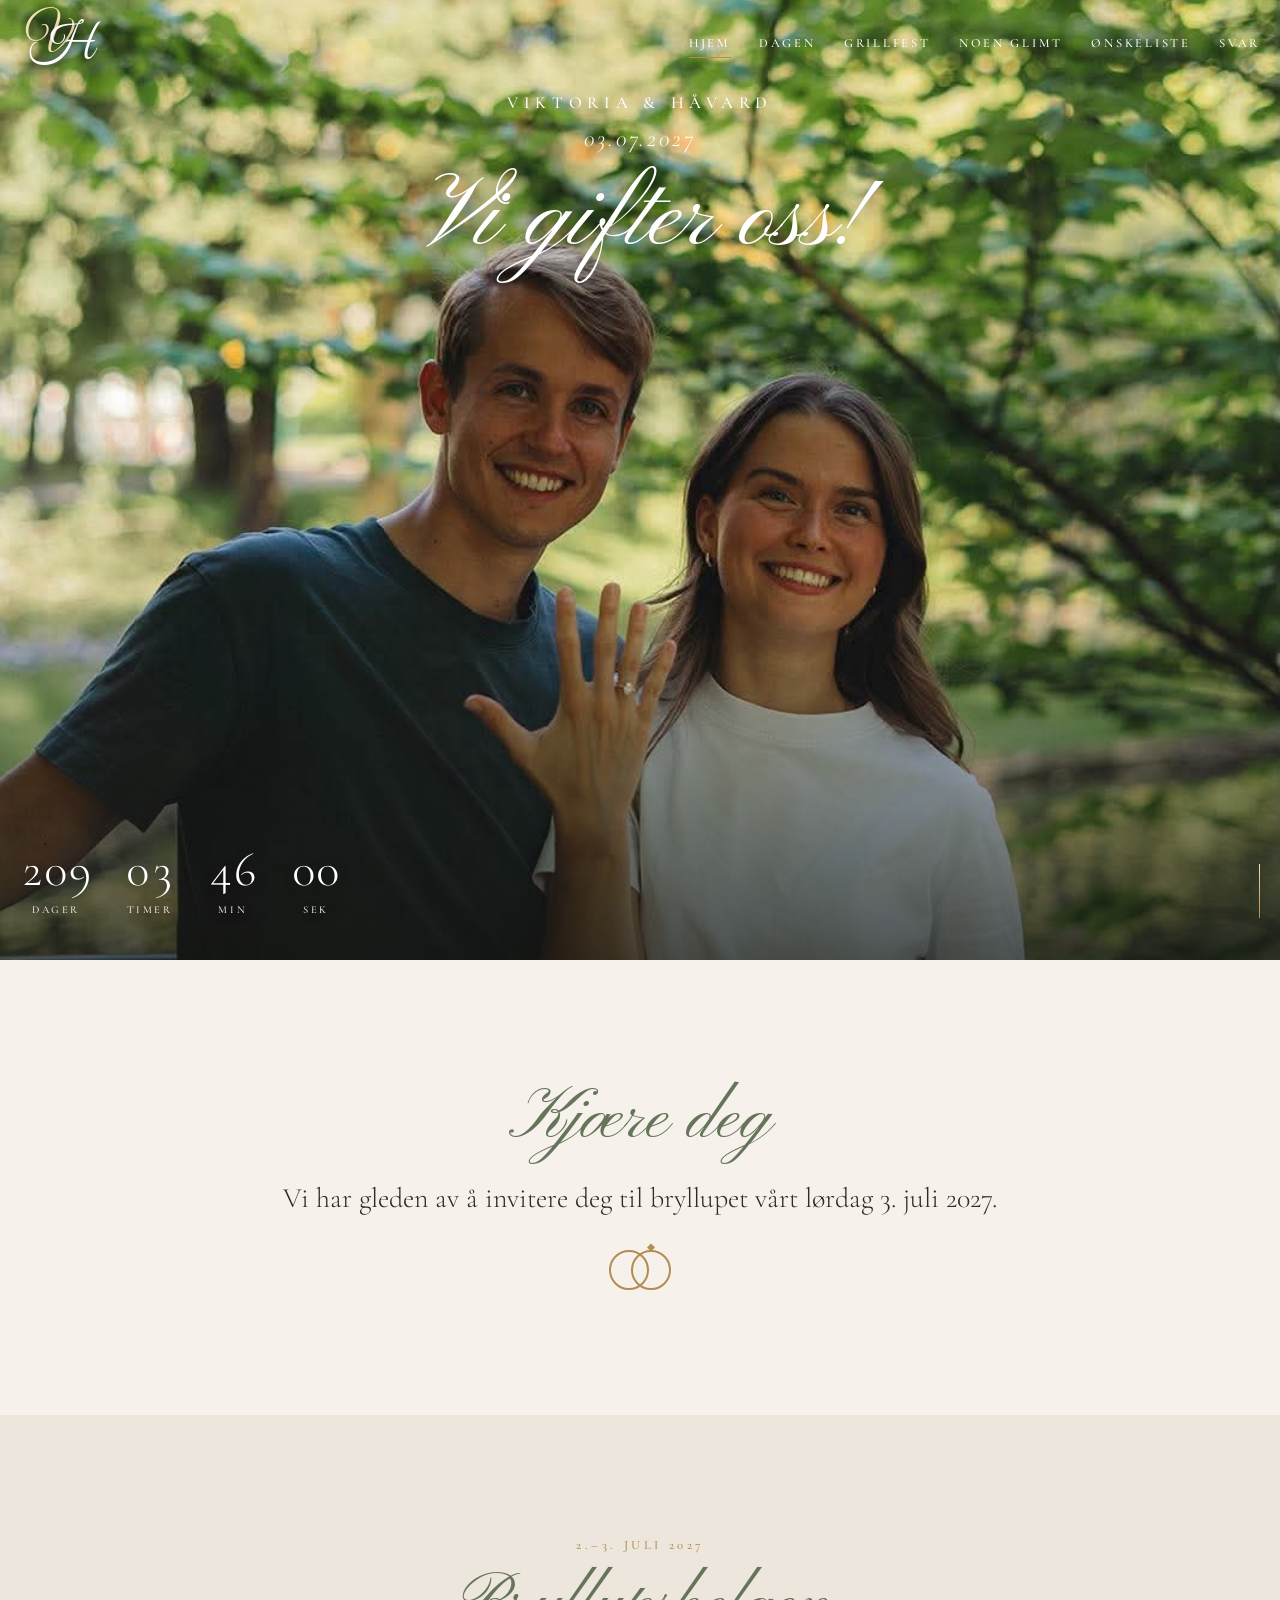
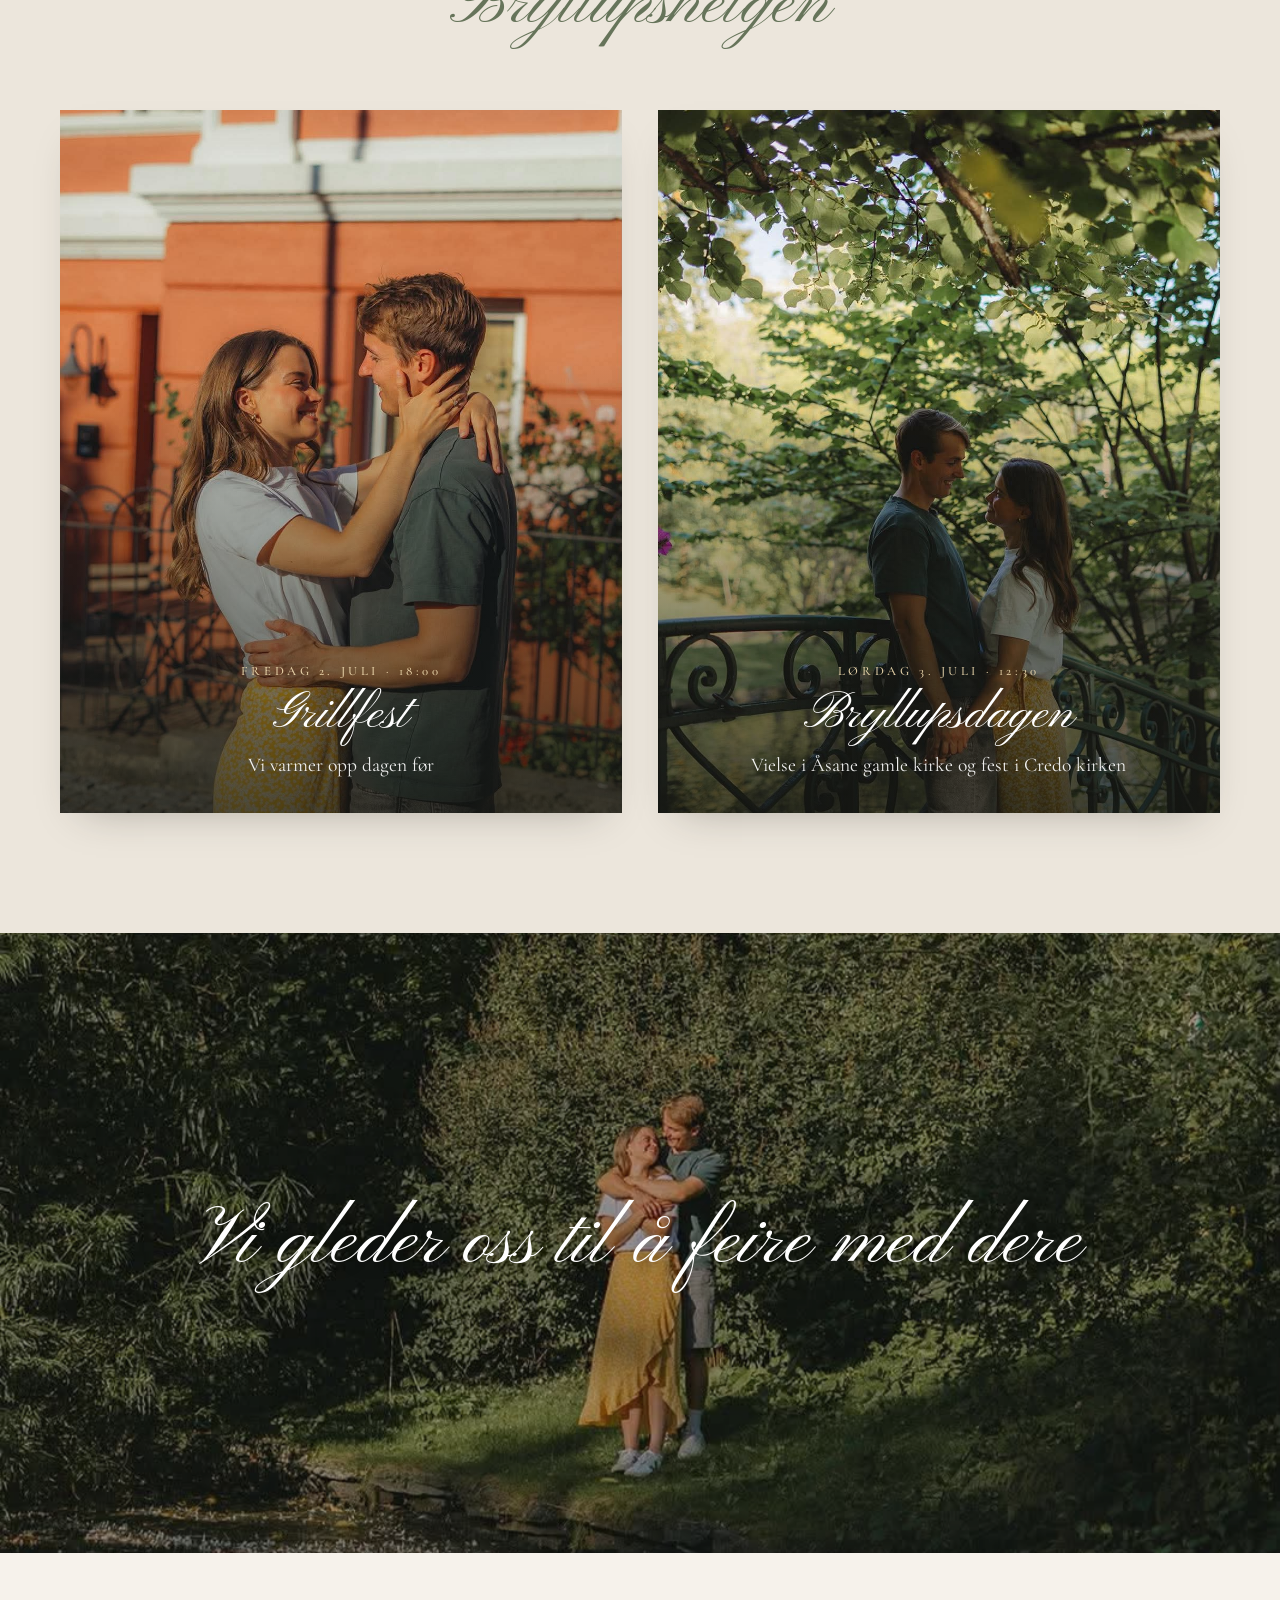
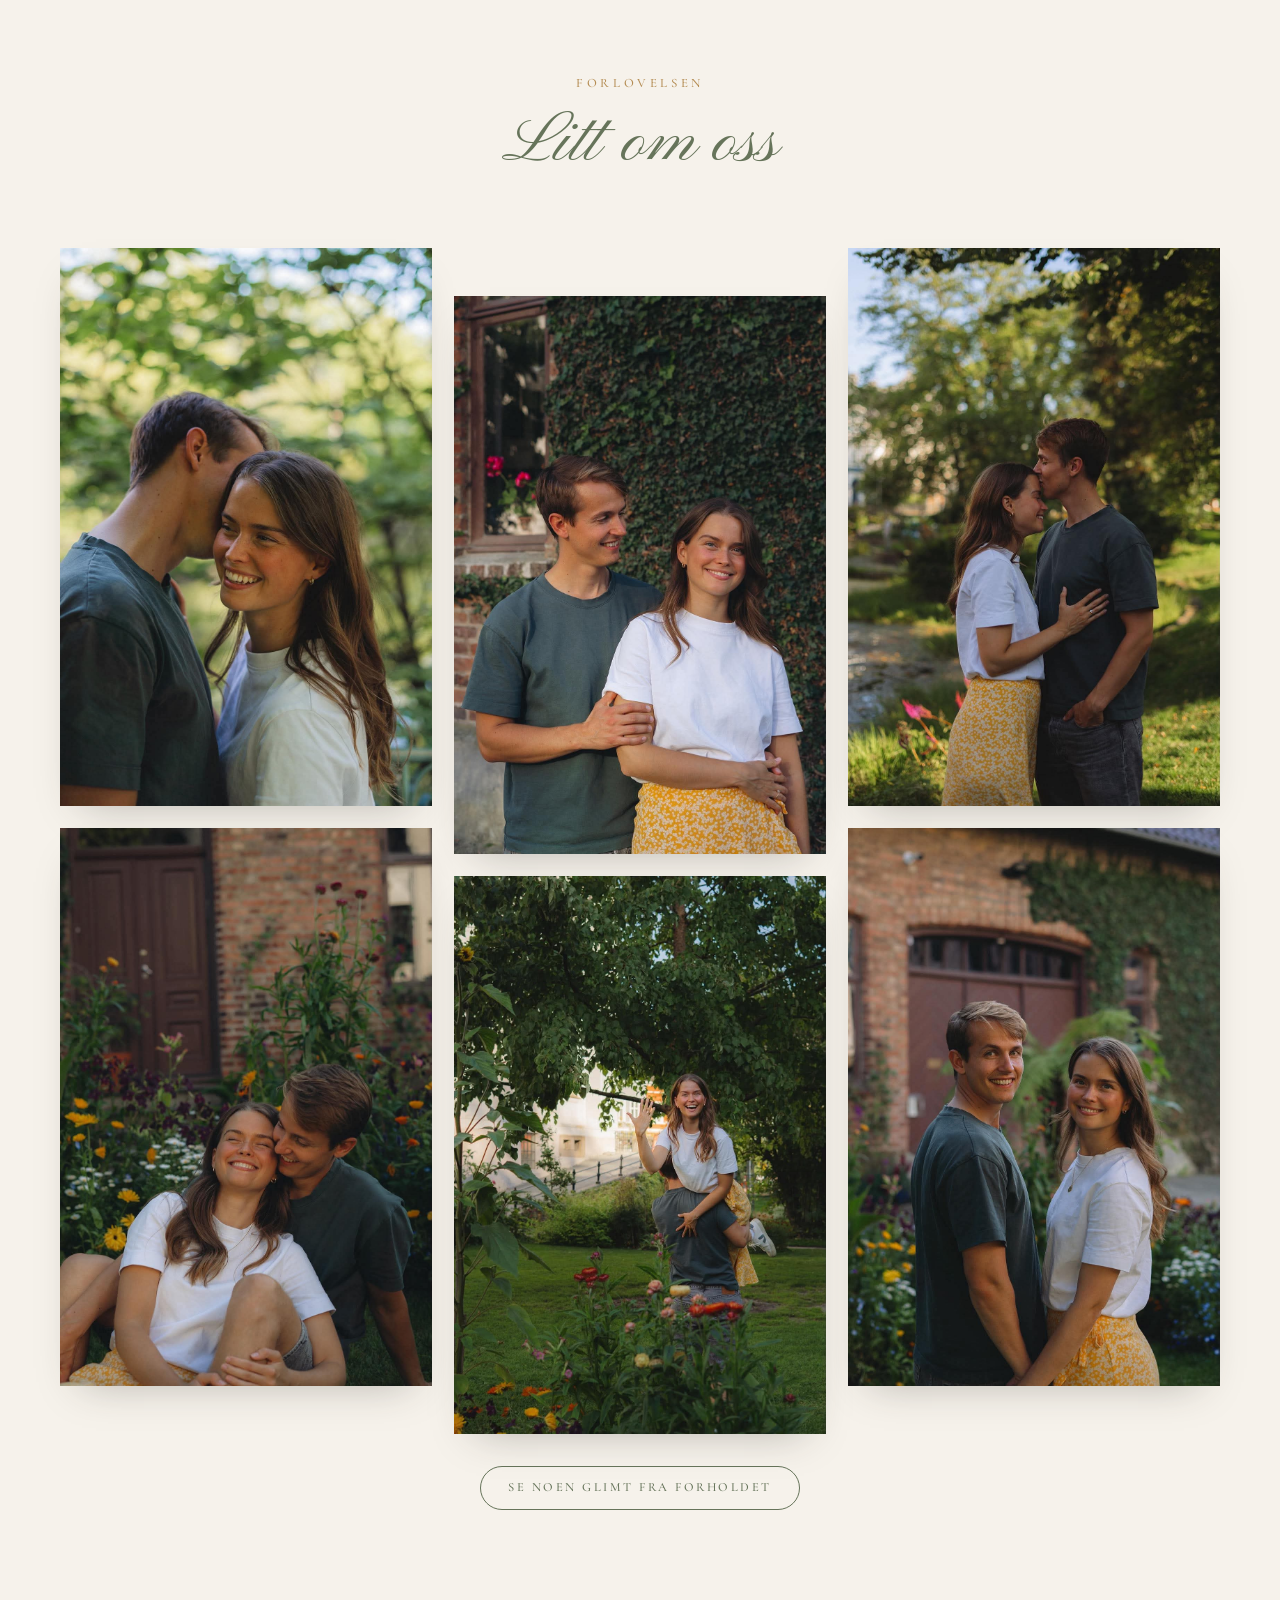
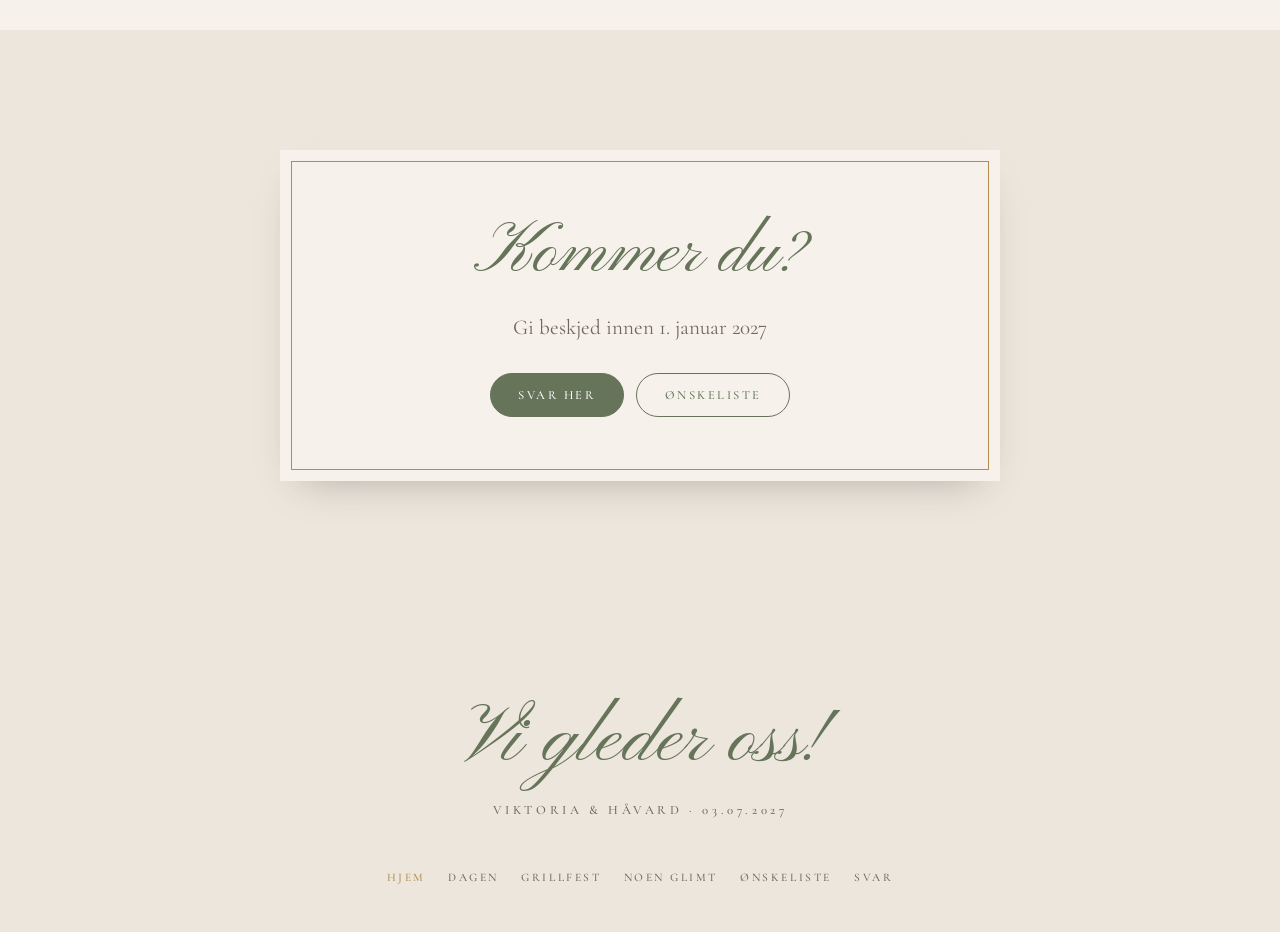
==== commit f1e3b542: "Bruk «deg» i stedet for «deg/dere», ny tekst på ønskelisten Co-Authored-By: Claude Opus 5.5 <noreply" ====
--- a/index.html
+++ b/index.html
@@ -59,7 +59,7 @@
     <section class="seksjon krem invitasjon" id="invitasjon">
       <div class="smal stabel vis">
         <h2 class="skrifttittel">Kjære deg</h2>
-        <p class="stor">Vi har gleden av å invitere deg/dere til bryllupet vårt lørdag 3. juli 2027.</p>
+        <p class="stor">Vi har gleden av å invitere deg til bryllupet vårt lørdag 3. juli 2027.</p>
         <svg class="ringer" viewBox="0 0 92 60" aria-hidden="true"><g fill="none" stroke="currentColor" stroke-width="2"><circle cx="35" cy="35" r="19"/><circle cx="57" cy="35" r="19"/></g><path d="M57 8.5 L61 12.5 L57 16.5 L53 12.5 Z" fill="currentColor"/></svg>
       </div>
     </section>
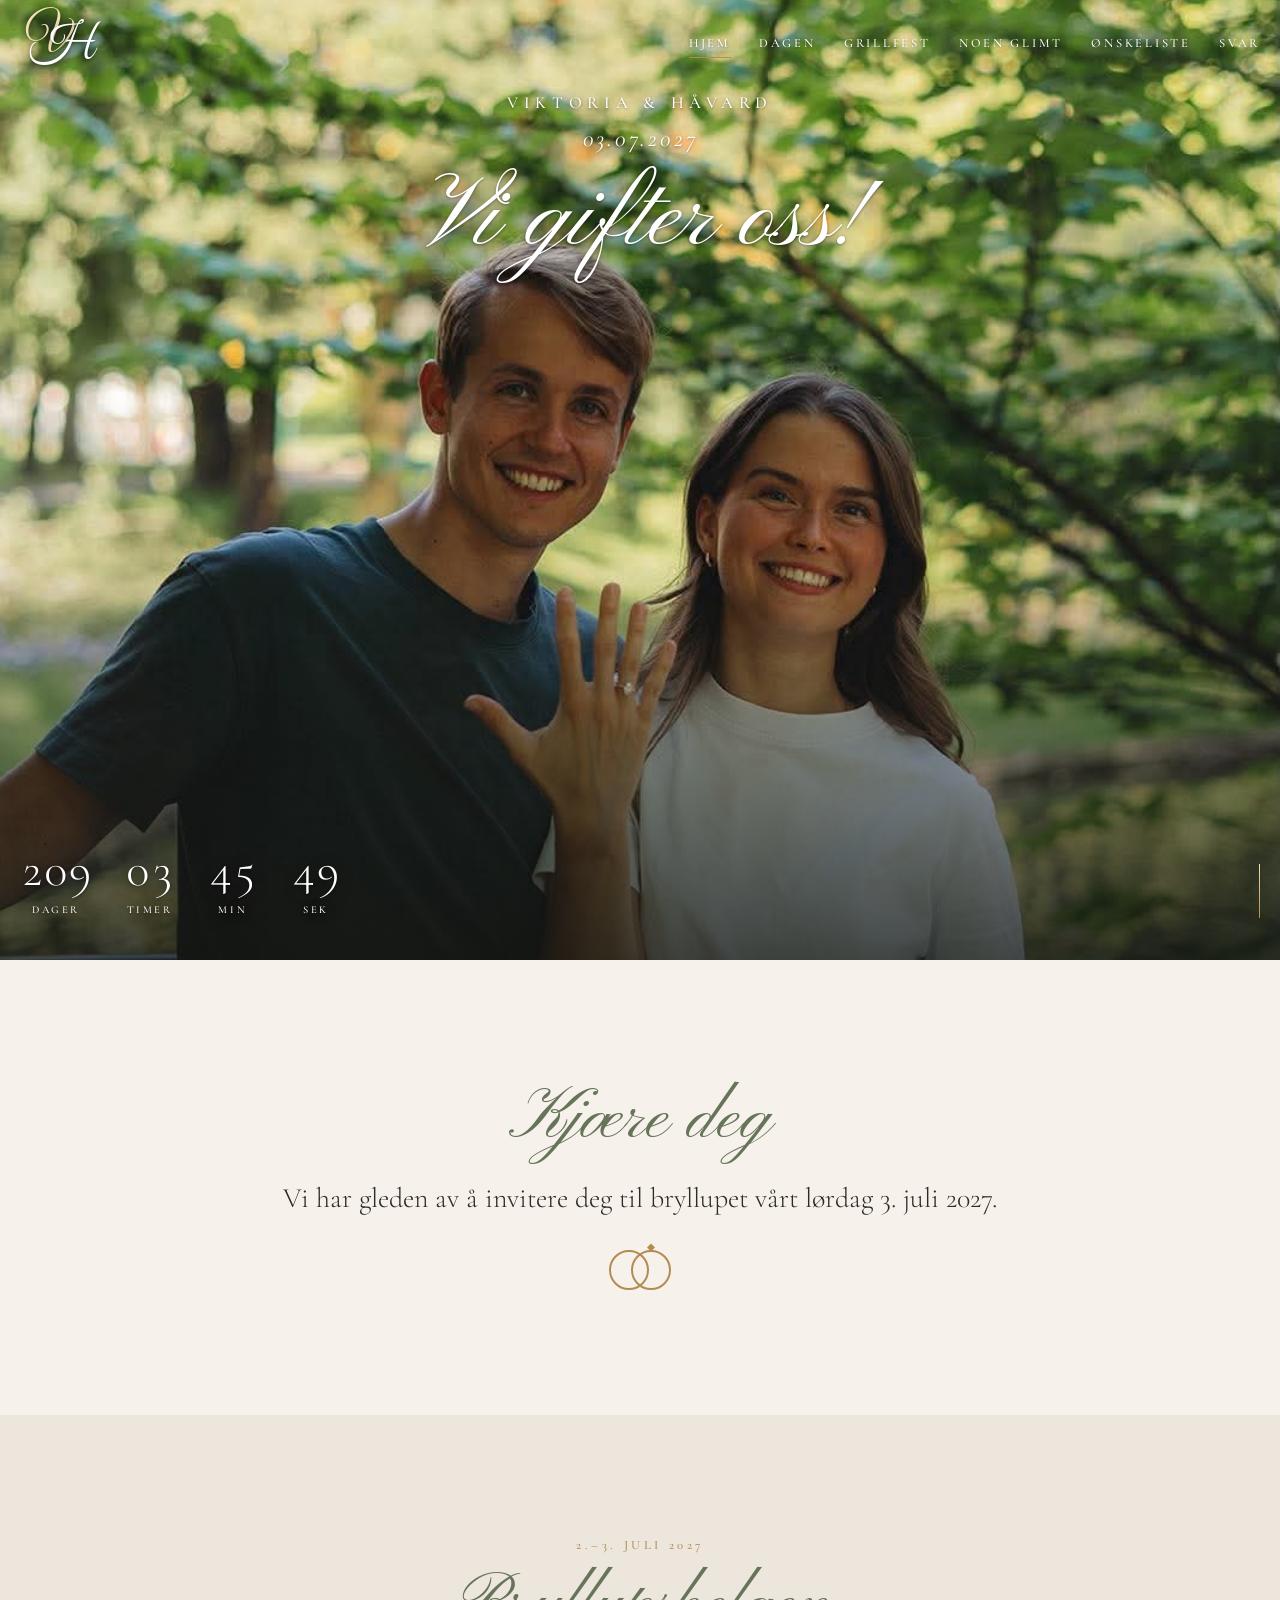
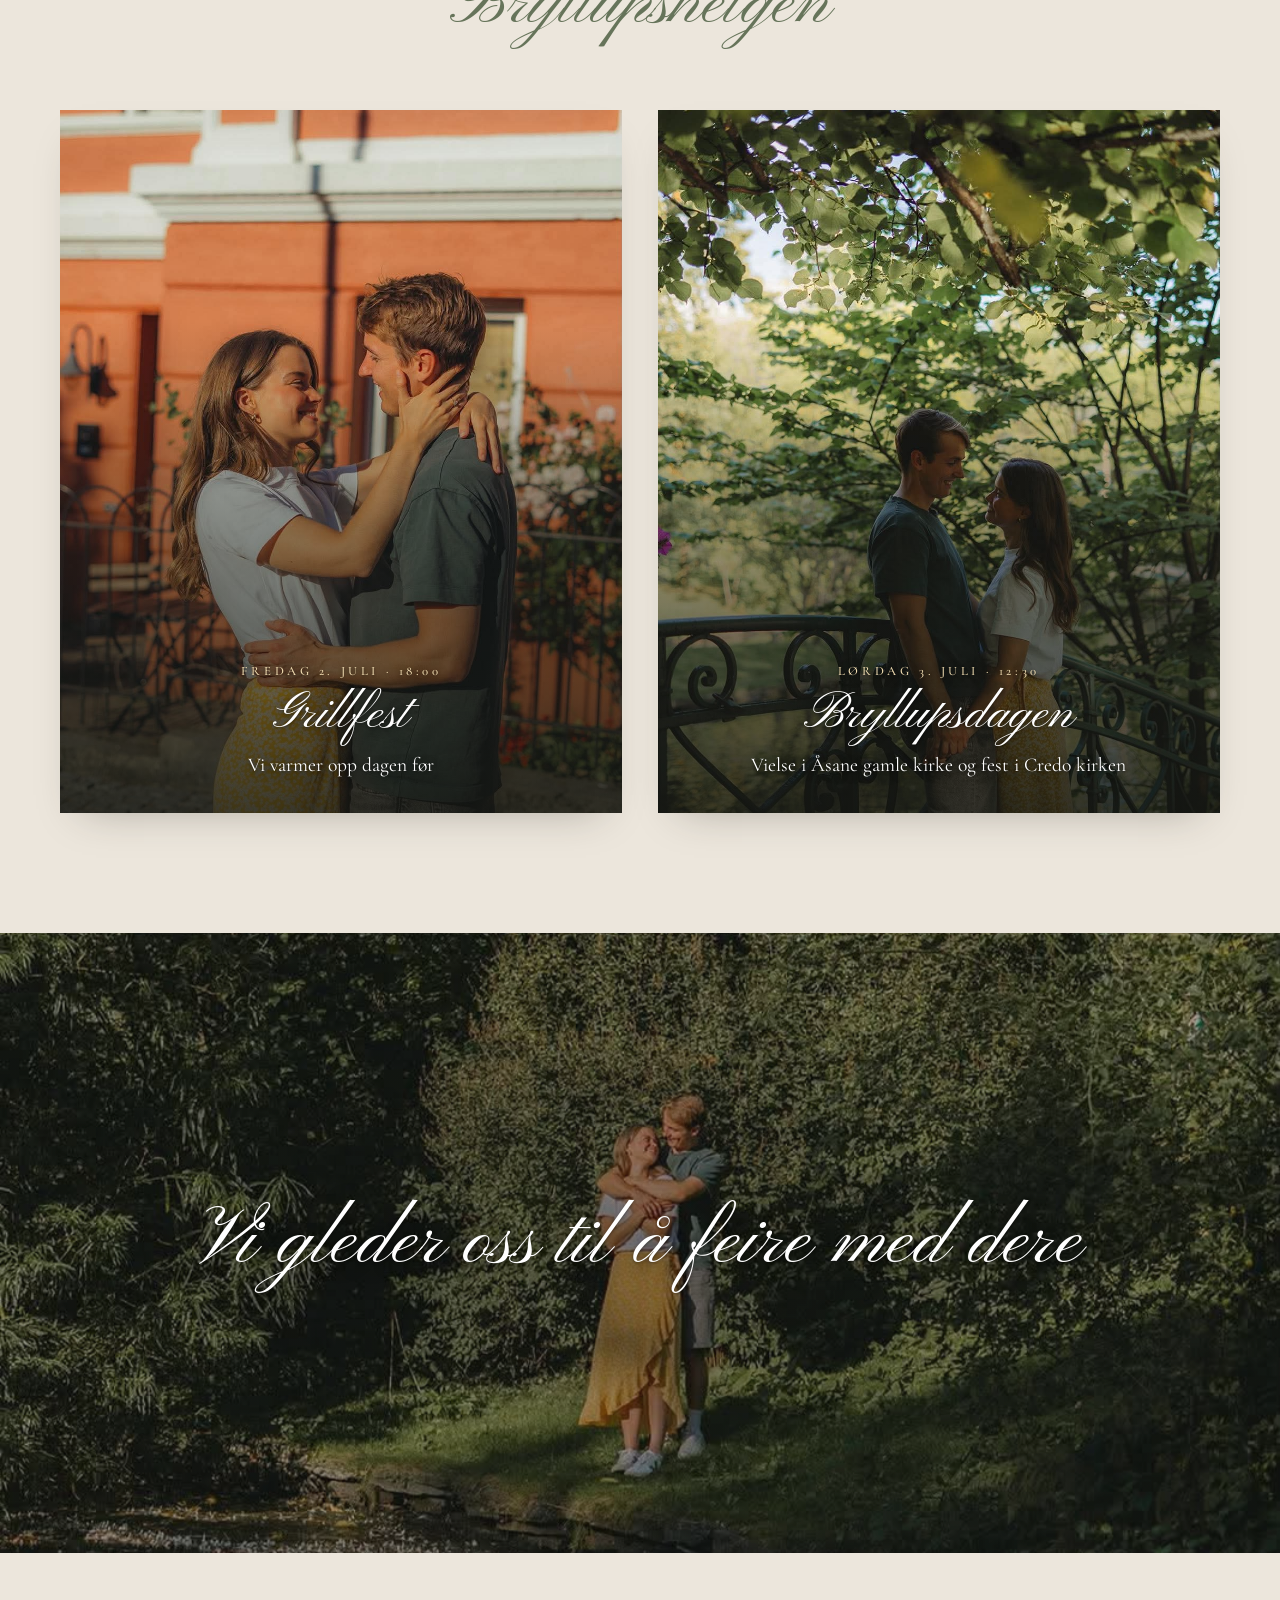
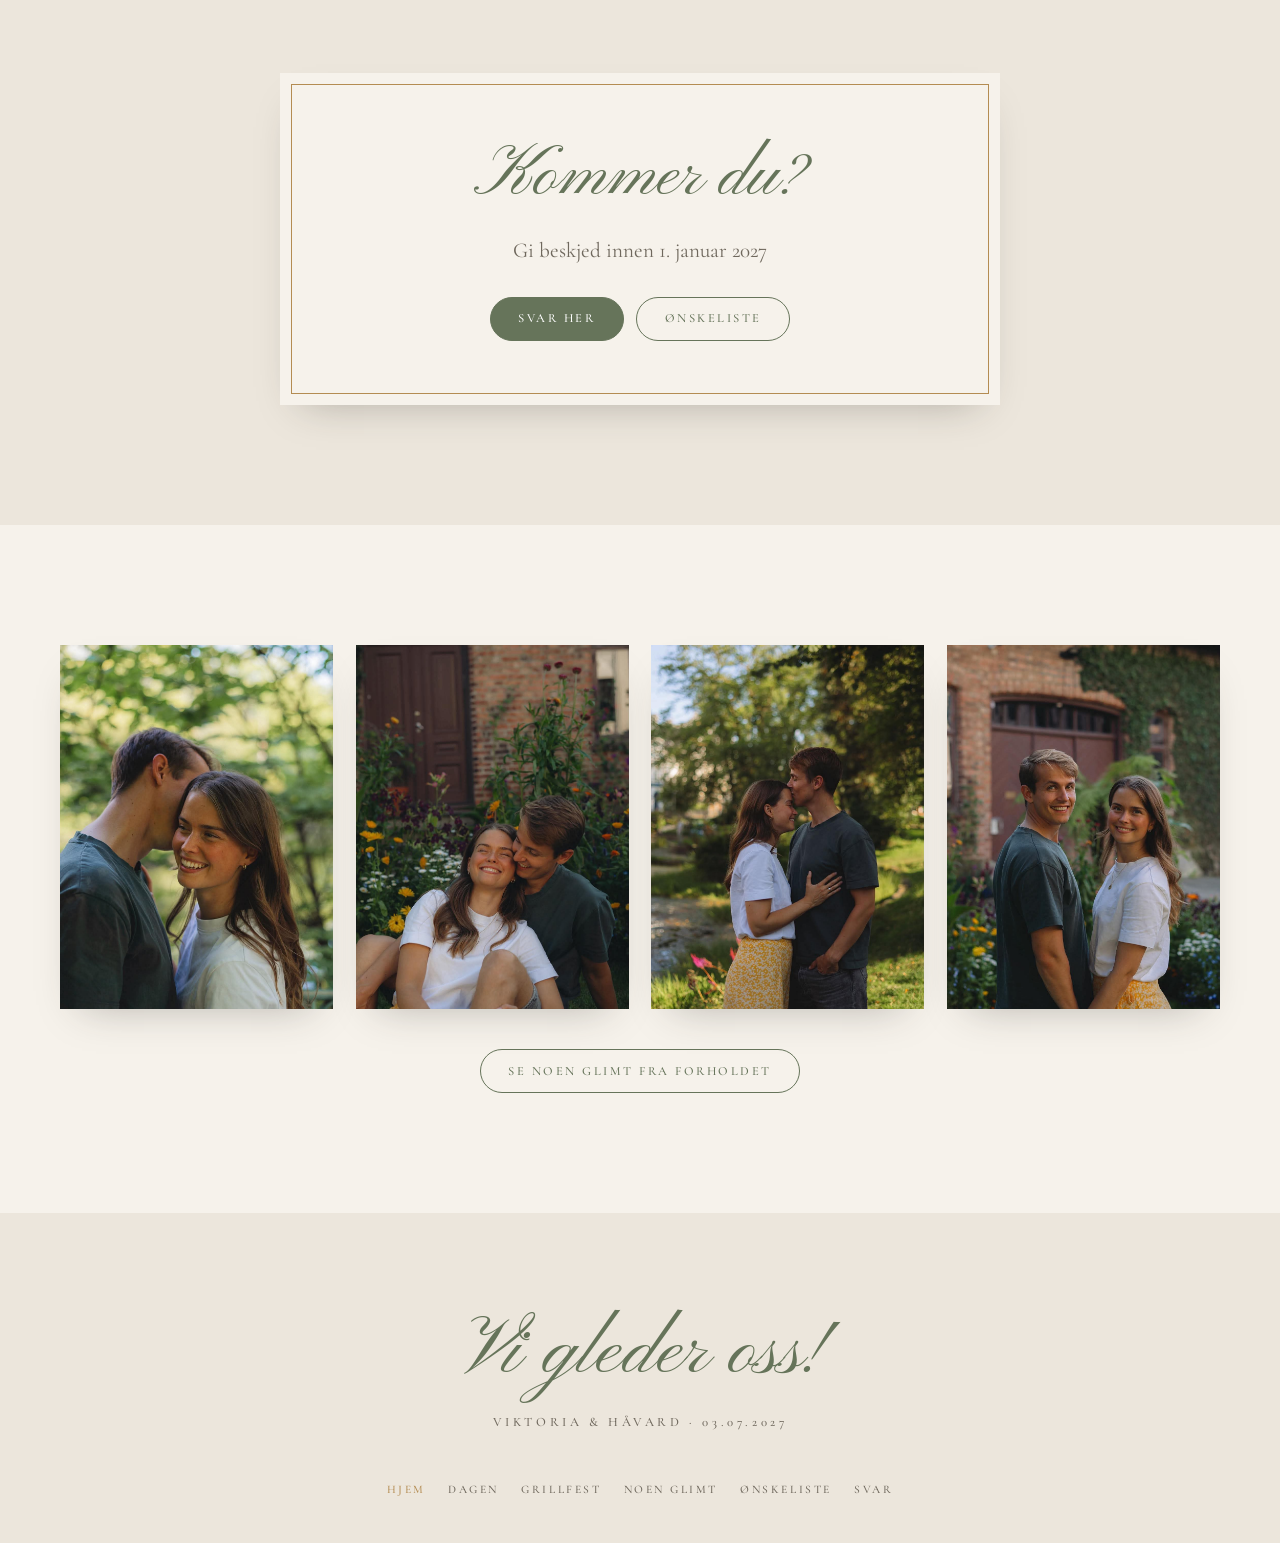
==== commit 2723e4e0: "Flytt forlovelsesbildene Fjerner «Litt om oss» fra forsiden og legger en bildestripe nederst. Forlov" ====
--- a/index.html
+++ b/index.html
@@ -98,26 +98,6 @@
       </div>
     </section>
 
-    <section class="seksjon krem">
-      <div class="innhold">
-        <div class="seksjon-hode vis">
-          <p class="eyebrow gull">Forlovelsen</p>
-          <h2 class="skrifttittel">Litt om oss</h2>
-        </div>
-        <div class="galleri vis">
-        <button type="button"><img src="assets/bilder/galleri-1-hvisking.jpg" alt="Håvard hvisker noe til Viktoria, som smiler" loading="lazy"></button>
-        <button type="button"><img src="assets/bilder/galleri-2-efoyvegg.jpg" alt="Viktoria og Håvard foran en vegg dekket av eføy" loading="lazy"></button>
-        <button type="button"><img src="assets/bilder/galleri-3-pannekyss.jpg" alt="Håvard kysser Viktoria i pannen i parken" loading="lazy"></button>
-        <button type="button"><img src="assets/bilder/galleri-4-blomsterbed.jpg" alt="Viktoria og Håvard sitter i gresset foran et blomsterbed" loading="lazy"></button>
-        <button type="button"><img src="assets/bilder/galleri-5-paa-ryggen.jpg" alt="Viktoria sitter på ryggen til Håvard og viser frem ringen" loading="lazy"></button>
-        <button type="button"><img src="assets/bilder/galleri-6-murhus.jpg" alt="Viktoria og Håvard holder hender foran et gammelt murhus" loading="lazy"></button>
-        </div>
-        <div class="knapper vis" style="margin-top: 2rem">
-          <a class="knapp" href="historie.html">Se noen glimt fra forholdet</a>
-        </div>
-      </div>
-    </section>
-
     <section class="seksjon papir">
       <div class="smal">
         <div class="kort stabel vis">
@@ -127,6 +107,20 @@
             <a class="knapp fylt" href="svar.html">Svar her</a>
             <a class="knapp" href="onskeliste.html">Ønskeliste</a>
           </div>
+        </div>
+      </div>
+    </section>
+
+    <section class="seksjon krem">
+      <div class="innhold">
+        <div class="galleri stripe vis">
+          <button type="button"><img src="assets/bilder/galleri-1-hvisking.jpg" alt="Håvard hvisker noe til Viktoria, som smiler" loading="lazy"></button>
+          <button type="button"><img src="assets/bilder/galleri-4-blomsterbed.jpg" alt="Viktoria og Håvard sitter i gresset foran et blomsterbed" loading="lazy"></button>
+          <button type="button"><img src="assets/bilder/galleri-3-pannekyss.jpg" alt="Håvard kysser Viktoria i pannen i parken" loading="lazy"></button>
+          <button type="button"><img src="assets/bilder/galleri-6-murhus.jpg" alt="Viktoria og Håvard holder hender foran et gammelt murhus" loading="lazy"></button>
+        </div>
+        <div class="knapper vis" style="margin-top: 2.5rem">
+          <a class="knapp" href="historie.html">Se noen glimt fra forholdet</a>
         </div>
       </div>
     </section>
--- a/assets/css/style.css
+++ b/assets/css/style.css
@@ -118,7 +118,7 @@
   position: fixed; inset: 0 0 auto 0; z-index: 40;
   height: var(--meny-h);
   color: #fff;
-  text-shadow: 0 1px 8px rgba(0,0,0,.35);
+  text-shadow: 0 1px 3px rgba(0,0,0,.35), 0 1px 12px rgba(0,0,0,.35);
   transition: background .35s, color .35s, box-shadow .35s;
 }
 .toppmeny .rad { height: 100%; display: flex; align-items: center; justify-content: space-between; gap: 1rem; width: min(1320px, 100% - 2.5rem); margin-inline: auto; }
@@ -172,26 +172,26 @@
 }
 .hero > img { position: absolute; inset: 0; width: 100%; height: 100%; object-fit: cover; object-position: var(--pos, 50% 58%); }
 .hero::before, .hero::after { content: ""; position: absolute; left: 0; right: 0; pointer-events: none; }
-.hero::before { top: 0; height: 42%; background: linear-gradient(rgba(20,22,18,.62), rgba(20,22,18,0)); }
-.hero::after { bottom: 0; height: 38%; background: linear-gradient(rgba(20,22,18,0), rgba(20,22,18,.66)); }
+.hero::before { top: 0; height: 48%; background: linear-gradient(rgba(20,22,18,.7), rgba(20,22,18,.35) 55%, rgba(20,22,18,0)); }
+.hero::after { bottom: 0; height: 42%; background: linear-gradient(rgba(20,22,18,0), rgba(20,22,18,.35) 45%, rgba(20,22,18,.72)); }
 .hero-topp {
   position: absolute; z-index: 2; left: 0; right: 0; top: calc(var(--meny-h) + .4rem);
   display: grid; justify-items: center; gap: .2rem; text-align: center; padding: 0 1rem;
-  text-shadow: 0 2px 14px rgba(0,0,0,.35);
+  text-shadow: 0 1px 3px rgba(0,0,0,.4), 0 2px 18px rgba(0,0,0,.45);
 }
 .hero-navn { font-weight: 500; font-size: clamp(.8rem, 2.6vw, 1.05rem); letter-spacing: .34em; text-transform: uppercase; }
-.hero-dato { font-style: italic; font-weight: 300; font-size: clamp(1.1rem, 3.4vw, 1.5rem); letter-spacing: .12em; }
+.hero-dato { font-style: italic; font-weight: 400; font-size: clamp(1.1rem, 3.4vw, 1.5rem); letter-spacing: .12em; }
 .hero-tittel { font-family: var(--skrift); font-size: clamp(3rem, 11vw, 6.4rem); line-height: 1.1; margin-top: .2rem; }
 .hero-bunn {
   position: absolute; z-index: 2; left: 0; right: 0; bottom: clamp(1.4rem, 4vw, 2.6rem);
   width: min(1320px, 100% - 2.5rem); margin-inline: auto;
   display: flex; align-items: flex-end; justify-content: space-between; gap: 1rem;
-  text-shadow: 0 2px 12px rgba(0,0,0,.35);
+  text-shadow: 0 1px 3px rgba(0,0,0,.4), 0 2px 16px rgba(0,0,0,.45);
 }
 .nedtelling { display: flex; gap: clamp(1rem, 3vw, 2rem); }
 .nedtelling div { display: grid; justify-items: center; min-width: 3.2rem; }
 .nedtelling b { font-weight: 300; font-size: clamp(2rem, 6vw, 3rem); line-height: 1; font-variant-numeric: tabular-nums; }
-.nedtelling small { font-weight: 500; font-size: .66rem; letter-spacing: .24em; text-transform: uppercase; margin-top: .45rem; opacity: .9; }
+.nedtelling small { font-weight: 500; font-size: .66rem; letter-spacing: .24em; text-transform: uppercase; margin-top: .45rem; }
 .gift { display: none; font-family: var(--skrift); color: var(--lysgull); font-size: clamp(3.6rem, 12vw, 6.5rem); line-height: 1; }
 .er-gift .nedtelling { display: none; }
 .er-gift .gift { display: block; animation: pop .9s cubic-bezier(.2,1.6,.4,1) both; }
@@ -212,10 +212,10 @@
 }
 @keyframes zoomut { from { transform: scale(1.14); } to { transform: scale(1); } }
 .undertopp::before, .undertopp::after { content: ""; position: absolute; left: 0; right: 0; pointer-events: none; }
-.undertopp::before { top: 0; height: 40%; background: linear-gradient(rgba(20,22,18,.6), rgba(20,22,18,0)); }
-.undertopp::after { bottom: 0; height: 55%; background: linear-gradient(rgba(20,22,18,0), rgba(20,22,18,.65)); }
-.undertopp-tekst { position: absolute; z-index: 2; left: 0; right: 0; bottom: clamp(2rem, 6vw, 3.5rem); display: grid; justify-items: center; gap: .3rem; text-align: center; padding: 0 1rem; text-shadow: 0 2px 14px rgba(0,0,0,.4); }
-.undertopp-tekst .eyebrow { color: #fff; opacity: .92; }
+.undertopp::before { top: 0; height: 40%; background: linear-gradient(rgba(20,22,18,.65), rgba(20,22,18,0)); }
+.undertopp::after { bottom: 0; height: 60%; background: linear-gradient(rgba(20,22,18,0), rgba(20,22,18,.35) 45%, rgba(20,22,18,.74)); }
+.undertopp-tekst { position: absolute; z-index: 2; left: 0; right: 0; bottom: clamp(2rem, 6vw, 3.5rem); display: grid; justify-items: center; gap: .3rem; text-align: center; padding: 0 1rem; text-shadow: 0 1px 3px rgba(0,0,0,.4), 0 2px 18px rgba(0,0,0,.45); }
+.undertopp-tekst .eyebrow { color: #fff; }
 .undertopp h1 { font-family: var(--skrift); font-size: clamp(3rem, 10vw, 5.6rem); line-height: 1.15; }
 .og { font-family: var(--brod); font-style: italic; font-weight: 300; font-size: .6em; color: var(--lysgull); padding: 0 .08em; }
 
@@ -228,18 +228,19 @@
 .bildekort { position: relative; display: block; overflow: hidden; text-decoration: none; color: #fff; aspect-ratio: 4/5; box-shadow: var(--skygge); }
 .bildekort img { position: absolute; inset: 0; width: 100%; height: 100%; object-fit: cover; object-position: var(--pos, 50% 50%); transition: transform 1.2s ease; }
 .bildekort:hover img { transform: scale(1.05); }
-.bildekort::after { content: ""; position: absolute; inset: 0; background: linear-gradient(rgba(20,22,18,0) 35%, rgba(20,22,18,.72)); }
+.bildekort::after { content: ""; position: absolute; inset: 0; background: linear-gradient(rgba(20,22,18,0) 30%, rgba(20,22,18,.4) 60%, rgba(20,22,18,.8)); }
+.bildekort .tekst { text-shadow: 0 1px 3px rgba(0,0,0,.4), 0 2px 14px rgba(0,0,0,.35); }
 .bildekort .tekst { position: absolute; z-index: 2; left: 0; right: 0; bottom: 0; padding: 2rem 1.6rem; display: grid; gap: .3rem; justify-items: center; text-align: center; }
 .bildekort .eyebrow { color: var(--lysgull); }
 .bildekort h3 { font-family: var(--skrift); font-size: clamp(2.3rem, 5vw, 3.2rem); line-height: 1.15; }
-.bildekort p { opacity: .92; }
+.bildekort p { opacity: 1; }
 @media (max-width: 700px) { .bildekort-rad { grid-template-columns: 1fr; } .bildekort { aspect-ratio: 4/4.4; } }
 
 /* ---------- Banner med parallakse ---------- */
 .banner { position: relative; height: clamp(340px, 62vw, 620px); overflow: hidden; color: #fff; }
 .banner > img { position: absolute; left: 0; width: 100%; top: -12%; height: 124%; object-fit: cover; object-position: var(--pos, 50% 50%); will-change: transform; }
-.banner::after { content: ""; position: absolute; inset: 0; background: rgba(20,22,18,.32); }
-.banner .tekst { position: absolute; inset: 0; z-index: 2; display: grid; place-content: center; text-align: center; padding: 1rem; gap: .5rem; text-shadow: 0 2px 16px rgba(0,0,0,.45); }
+.banner::after { content: ""; position: absolute; inset: 0; background: radial-gradient(ellipse at center, rgba(20,22,18,.5), rgba(20,22,18,.3) 70%); }
+.banner .tekst { position: absolute; inset: 0; z-index: 2; display: grid; place-content: center; text-align: center; padding: 1rem; gap: .5rem; text-shadow: 0 1px 3px rgba(0,0,0,.4), 0 2px 18px rgba(0,0,0,.5); }
 .banner .tekst .eyebrow { color: #fff; }
 .banner h2 { font-family: var(--skrift); font-size: clamp(2.6rem, 8vw, 5rem); line-height: 1.15; }
 
@@ -255,6 +256,12 @@
   .galleri button:nth-child(3n+2) { transform: none; }
   .galleri button:nth-child(2n) { transform: translateY(2rem); }
 }
+
+/* Bildestripe nederst på forsiden */
+.galleri.stripe { grid-template-columns: repeat(4, 1fr); padding-bottom: 0; }
+.galleri.stripe button:nth-child(n) { transform: none; }
+.galleri.stripe img { aspect-ratio: 3/4; }
+@media (max-width: 700px) { .galleri.stripe { grid-template-columns: repeat(2, 1fr); } }
 
 /* ---------- Lysboks ---------- */
 .lysboks { border: 0; padding: 0; background: transparent; max-width: 100vw; max-height: 100vh; width: 100vw; height: 100vh; margin: 0; }
@@ -385,6 +392,13 @@
 .minne-stor .prikk { left: 50%; top: -1.6rem; transform: translateX(-50%); }
 .minne-stor.synlig .prikk { transform: translateX(-50%) scale(1.15); }
 
+.minne-rekke { position: relative; z-index: 2; margin: -1rem 0 4rem; display: grid; gap: 1.6rem; justify-items: center; }
+.minne-rekke .rad { display: grid; grid-template-columns: repeat(3, 1fr); gap: clamp(1rem, 3vw, 2.4rem); width: 100%; justify-items: center; }
+.minne-rekke .polaroid { width: min(100%, 270px); padding-bottom: 2.6rem; --skra: -1.7deg; }
+.minne-rekke .polaroid:nth-child(even) { --skra: 1.7deg; }
+.minne-rekke .polaroid:nth-child(3n+2) { margin-top: 2.2rem; }
+.minne-rekke .eyebrow { background: var(--krem); padding: .2rem .8rem; }
+
 .finale { position: relative; z-index: 2; margin-top: 3.5rem; }
 .finale h3 { font-family: var(--skrift); color: var(--salvie); font-size: clamp(3rem, 8vw, 4.8rem); line-height: 1.1; }
 
@@ -401,6 +415,10 @@
   .minne-stor .kort { grid-template-columns: 1fr; }
   .minne-stor .prikk { left: 1rem; transform: translateX(-50%); }
   .finale { margin-left: -2.6rem; }
+  .minne-rekke { margin-left: -2.6rem; }
+  .minne-rekke .rad { grid-template-columns: repeat(2, 1fr); }
+  .minne-rekke .polaroid:nth-child(3n+2) { margin-top: 0; }
+  .minne-rekke .polaroid:nth-child(even) { margin-top: 1.6rem; }
 }
 
 /* ---------- Svar ---------- */
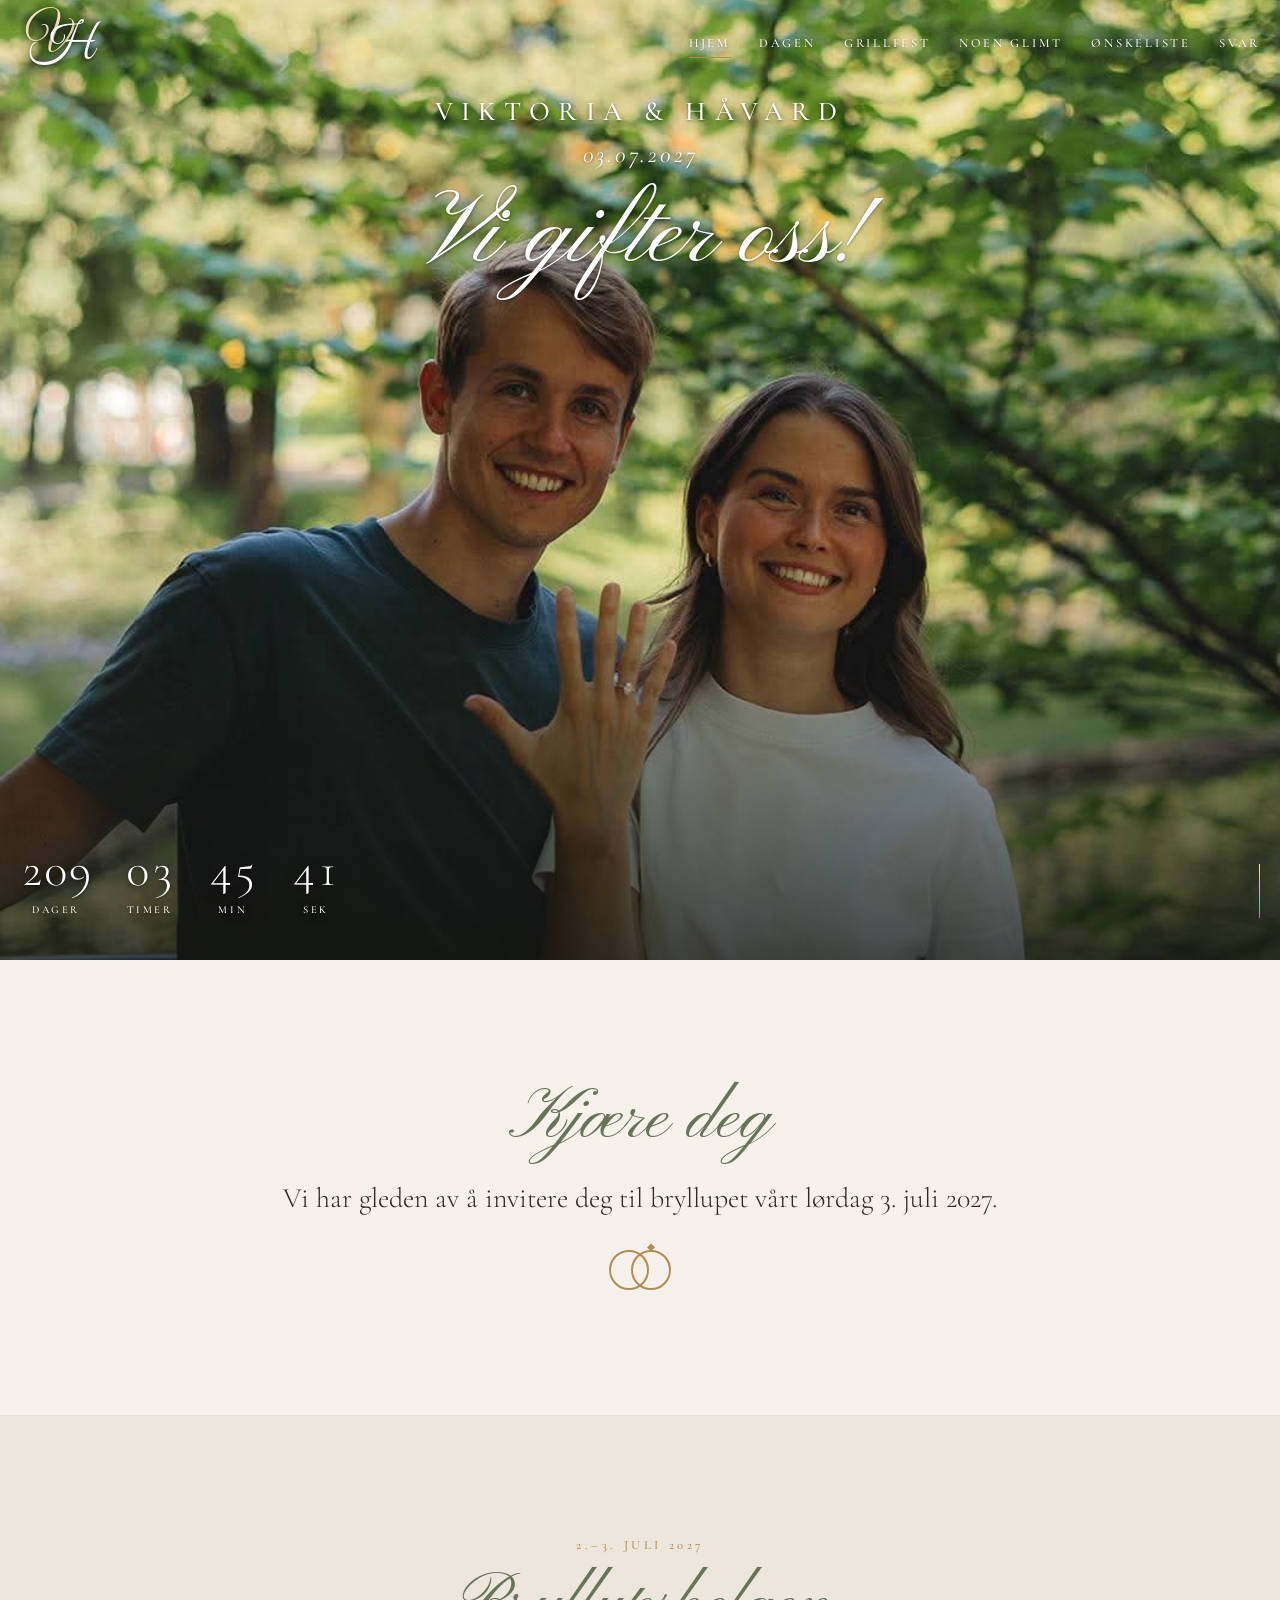
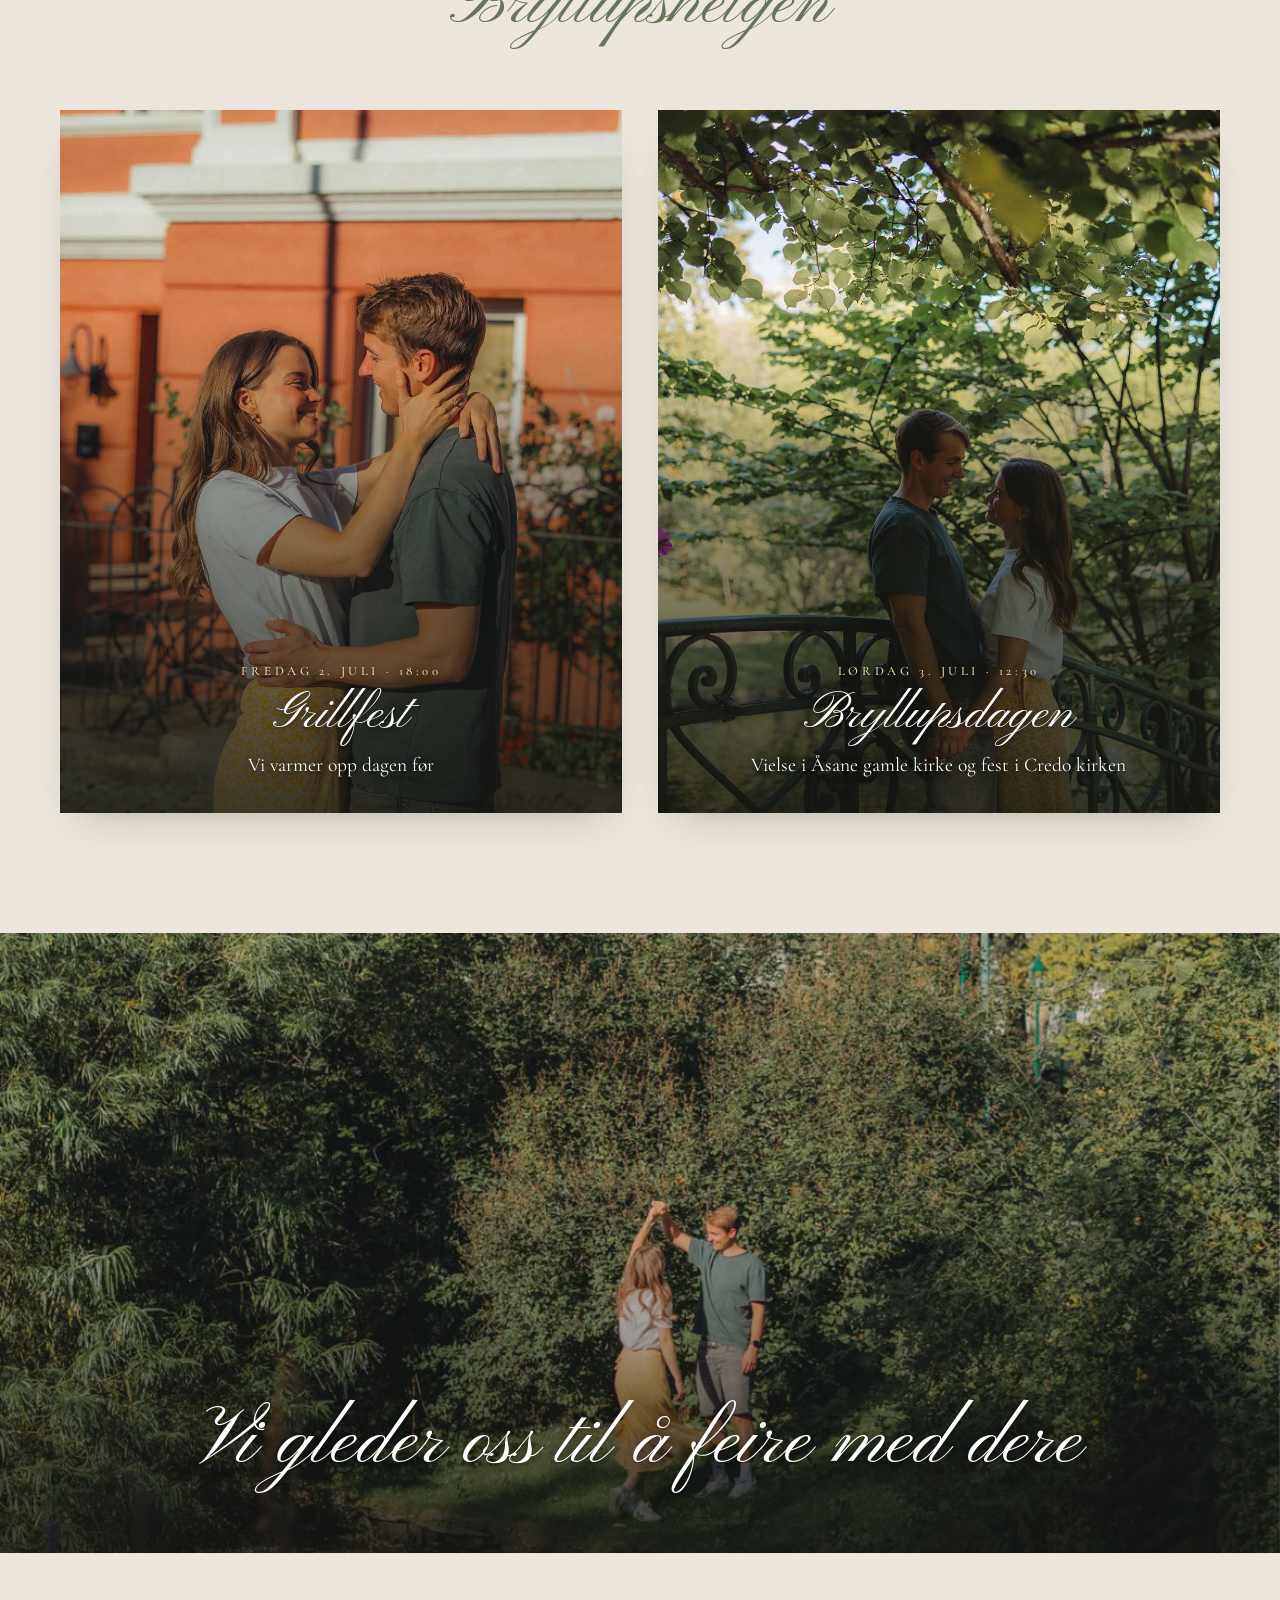
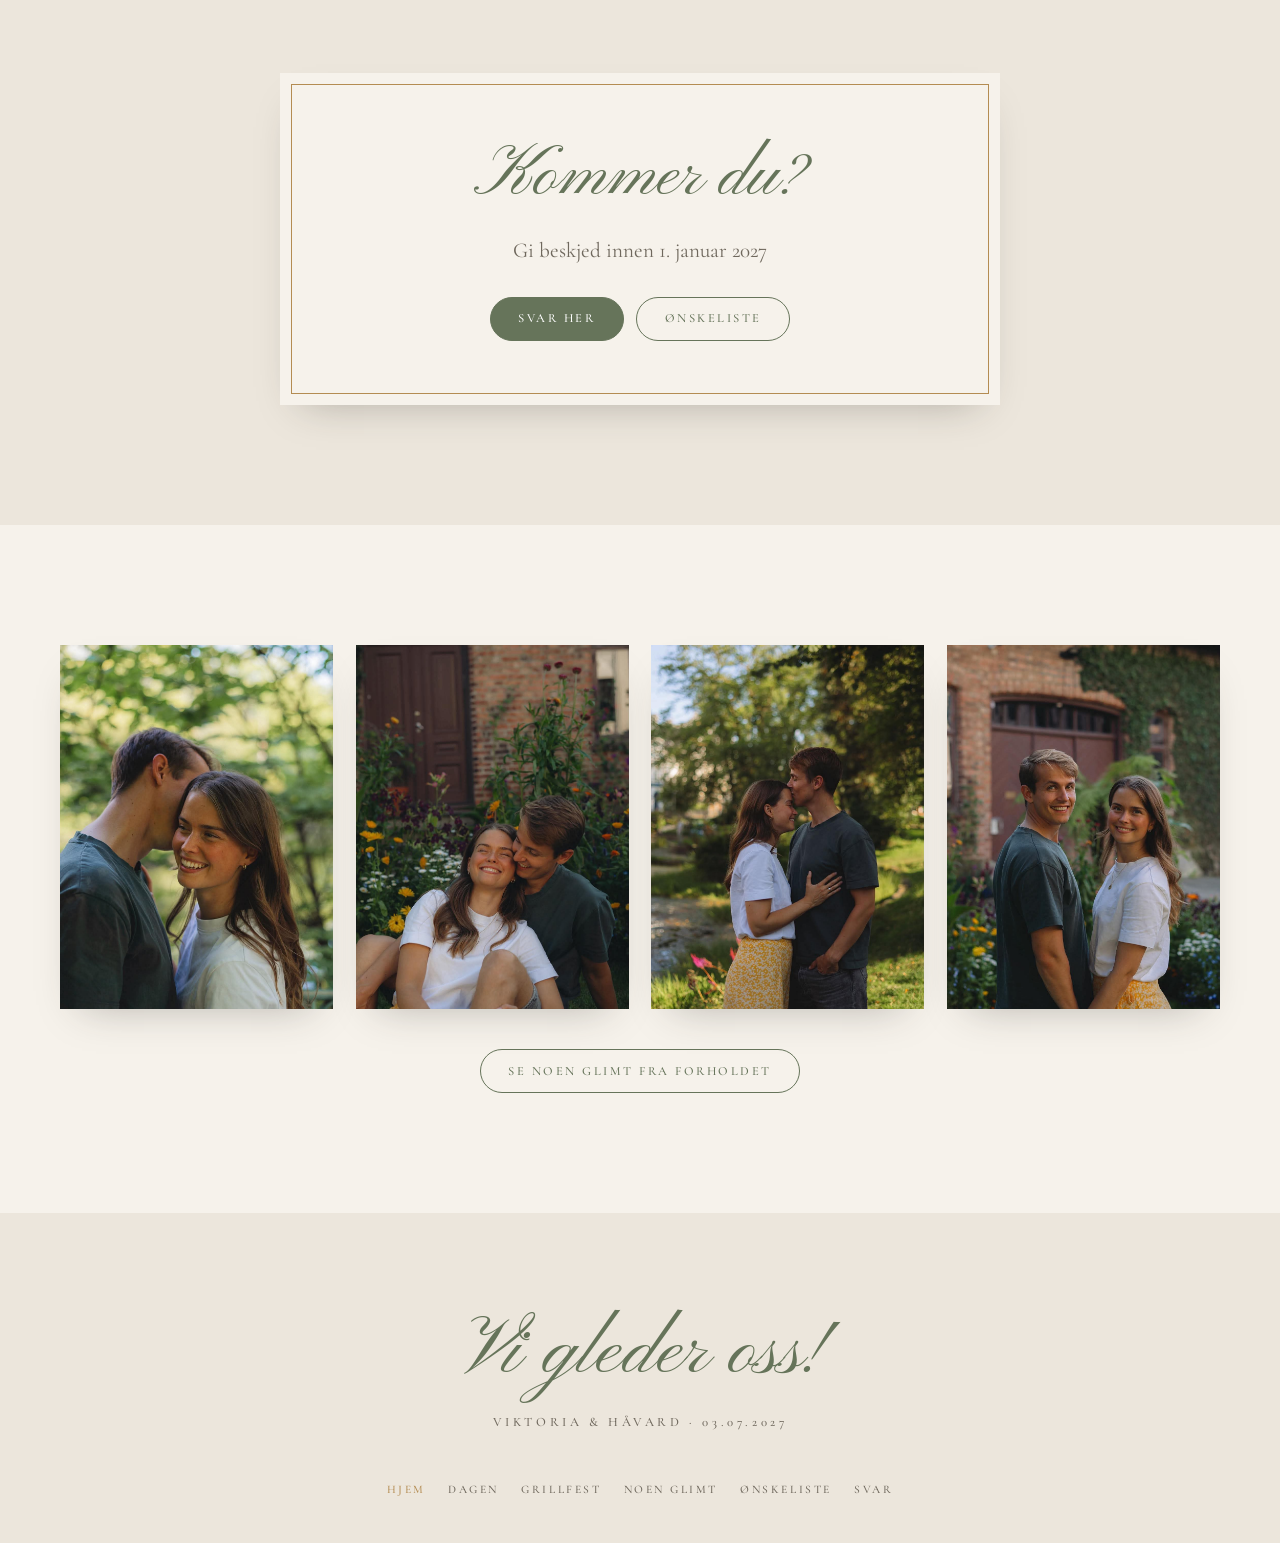
==== commit af25420e: "Nytt dansebilde, større navn Bytter dambildet med dansebildet i banneret og på toppen av Noen glimt." ====
--- a/index.html
+++ b/index.html
@@ -92,7 +92,7 @@
     </section>
 
     <section class="banner" aria-label="Vi gleder oss til å feire med dere" style="--pos: 50% 55%">
-      <img src="assets/bilder/banner-vi-gleder-oss.jpg" alt="Viktoria og Håvard i en grønn park, speilet i dammen" loading="lazy">
+      <img src="assets/bilder/banner-vi-gleder-oss.jpg" alt="Viktoria og Håvard danser ved dammen i parken, speilet i vannet" loading="lazy">
       <div class="tekst">
         <h2>Vi gleder oss til å feire med dere</h2>
       </div>
--- a/assets/css/style.css
+++ b/assets/css/style.css
@@ -179,7 +179,7 @@
   display: grid; justify-items: center; gap: .2rem; text-align: center; padding: 0 1rem;
   text-shadow: 0 1px 3px rgba(0,0,0,.4), 0 2px 18px rgba(0,0,0,.45);
 }
-.hero-navn { font-weight: 500; font-size: clamp(.8rem, 2.6vw, 1.05rem); letter-spacing: .34em; text-transform: uppercase; }
+.hero-navn { font-weight: 500; font-size: clamp(1.05rem, 3.8vw, 1.7rem); letter-spacing: .3em; text-transform: uppercase; }
 .hero-dato { font-style: italic; font-weight: 400; font-size: clamp(1.1rem, 3.4vw, 1.5rem); letter-spacing: .12em; }
 .hero-tittel { font-family: var(--skrift); font-size: clamp(3rem, 11vw, 6.4rem); line-height: 1.1; margin-top: .2rem; }
 .hero-bunn {
@@ -216,7 +216,7 @@
 .undertopp::after { bottom: 0; height: 60%; background: linear-gradient(rgba(20,22,18,0), rgba(20,22,18,.35) 45%, rgba(20,22,18,.74)); }
 .undertopp-tekst { position: absolute; z-index: 2; left: 0; right: 0; bottom: clamp(2rem, 6vw, 3.5rem); display: grid; justify-items: center; gap: .3rem; text-align: center; padding: 0 1rem; text-shadow: 0 1px 3px rgba(0,0,0,.4), 0 2px 18px rgba(0,0,0,.45); }
 .undertopp-tekst .eyebrow { color: #fff; }
-.undertopp h1 { font-family: var(--skrift); font-size: clamp(3rem, 10vw, 5.6rem); line-height: 1.15; }
+.undertopp h1 { font-family: var(--skrift); font-size: clamp(3.5rem, 12vw, 6.6rem); line-height: 1.15; }
 .og { font-family: var(--brod); font-style: italic; font-weight: 300; font-size: .6em; color: var(--lysgull); padding: 0 .08em; }
 
 /* ---------- Forside: invitasjon og ringer ---------- */
@@ -239,8 +239,8 @@
 /* ---------- Banner med parallakse ---------- */
 .banner { position: relative; height: clamp(340px, 62vw, 620px); overflow: hidden; color: #fff; }
 .banner > img { position: absolute; left: 0; width: 100%; top: -12%; height: 124%; object-fit: cover; object-position: var(--pos, 50% 50%); will-change: transform; }
-.banner::after { content: ""; position: absolute; inset: 0; background: radial-gradient(ellipse at center, rgba(20,22,18,.5), rgba(20,22,18,.3) 70%); }
-.banner .tekst { position: absolute; inset: 0; z-index: 2; display: grid; place-content: center; text-align: center; padding: 1rem; gap: .5rem; text-shadow: 0 1px 3px rgba(0,0,0,.4), 0 2px 18px rgba(0,0,0,.5); }
+.banner::after { content: ""; position: absolute; inset: 0; background: linear-gradient(rgba(20,22,18,.12), rgba(20,22,18,.18) 45%, rgba(20,22,18,.72)); }
+.banner .tekst { position: absolute; inset: 0; z-index: 2; display: grid; place-content: end center; padding-bottom: clamp(2rem, 6vw, 4rem) !important; text-align: center; padding: 1rem; gap: .5rem; text-shadow: 0 1px 3px rgba(0,0,0,.4), 0 2px 18px rgba(0,0,0,.5); }
 .banner .tekst .eyebrow { color: #fff; }
 .banner h2 { font-family: var(--skrift); font-size: clamp(2.6rem, 8vw, 5rem); line-height: 1.15; }
 
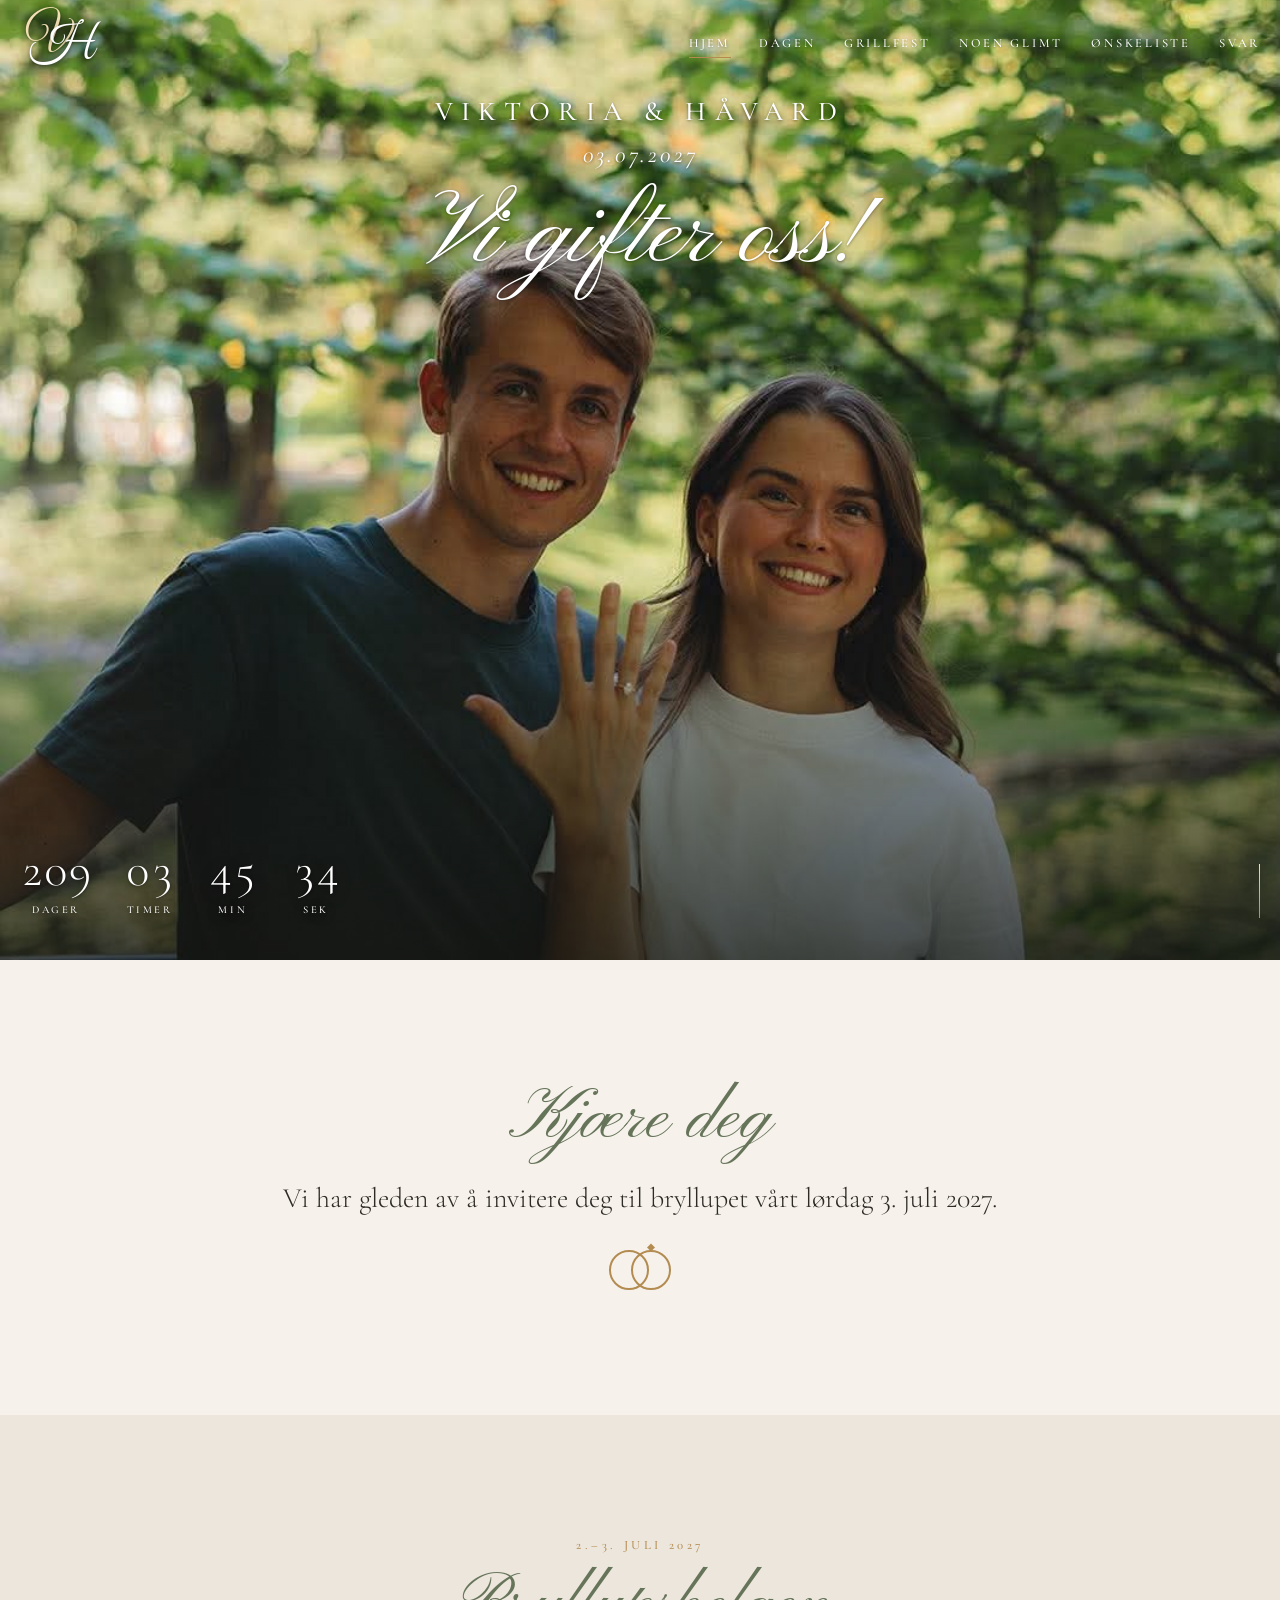
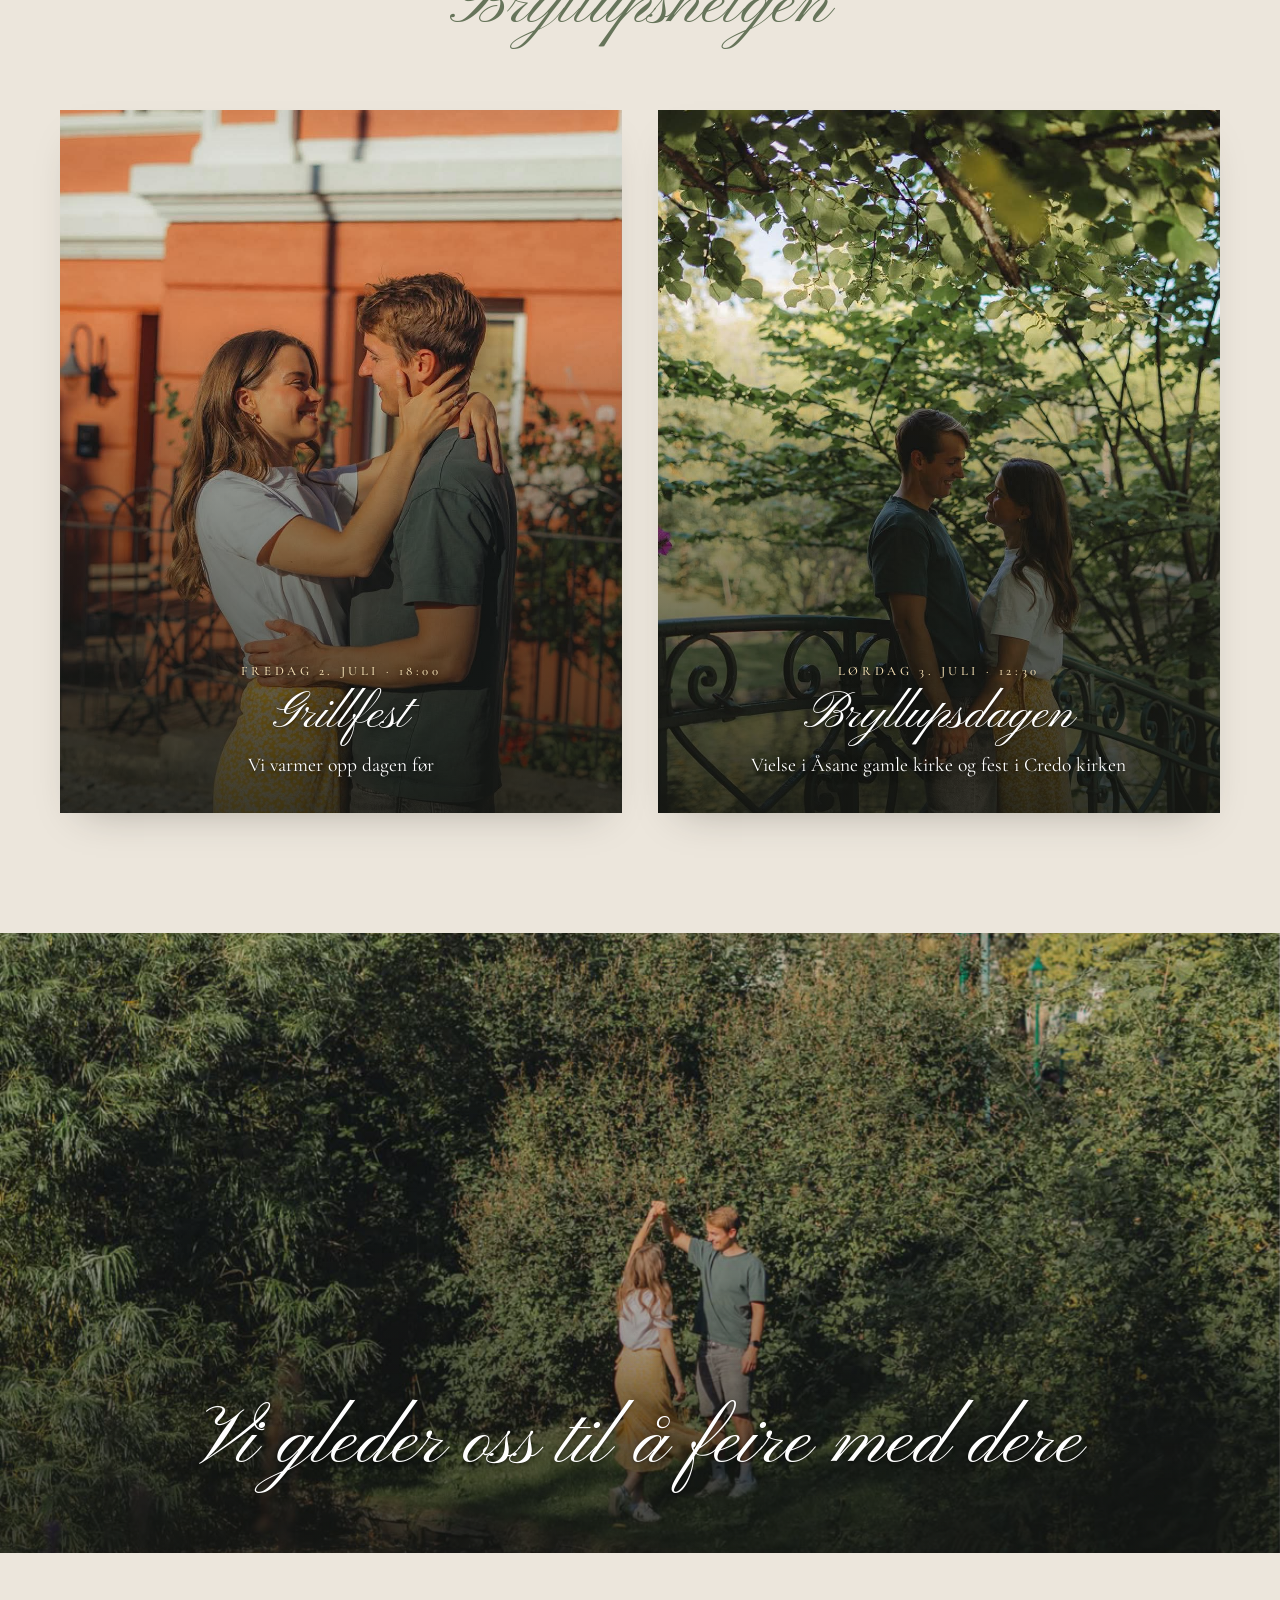
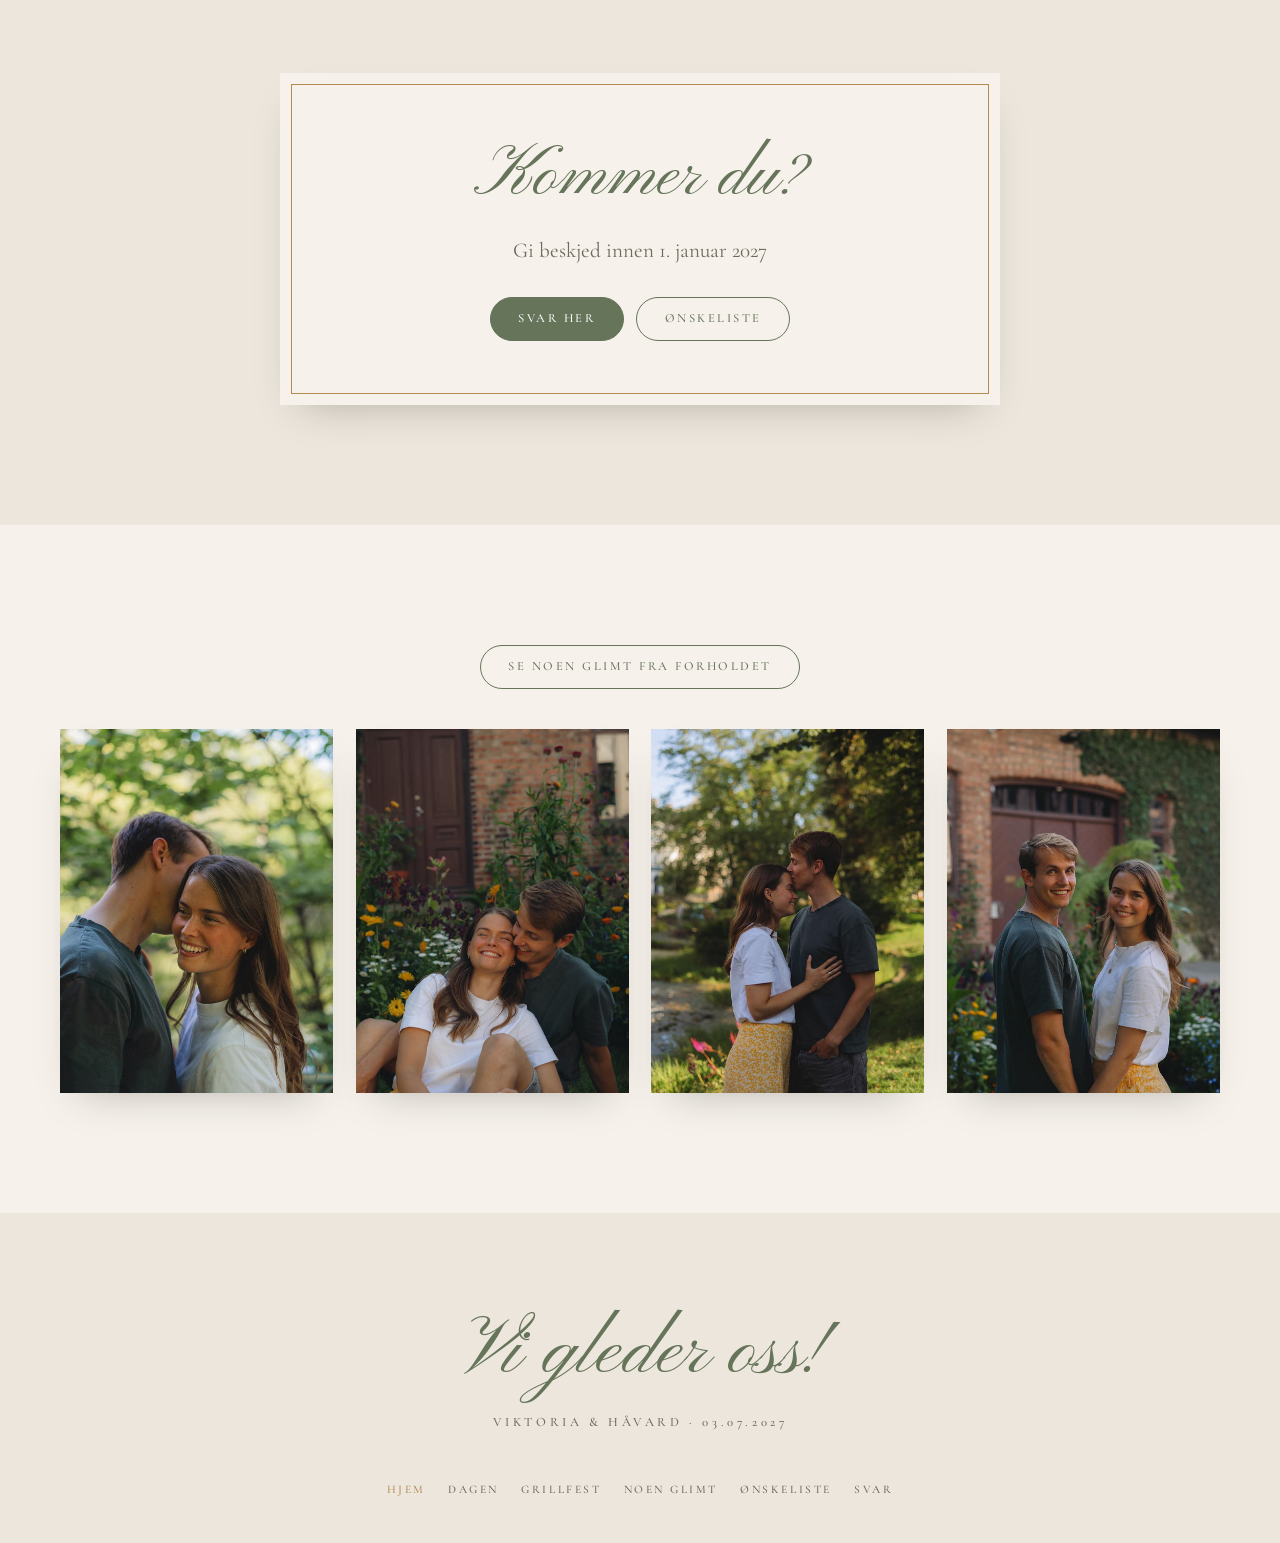
==== commit 32b38da9: "Flytt knappen «Se noen glimt fra forholdet» over bildestripen Co-Authored-By: Claude Opus 5.5 <norep" ====
--- a/index.html
+++ b/index.html
@@ -113,14 +113,14 @@
 
     <section class="seksjon krem">
       <div class="innhold">
+        <div class="knapper vis" style="margin-bottom: 2.5rem">
+          <a class="knapp" href="historie.html">Se noen glimt fra forholdet</a>
+        </div>
         <div class="galleri stripe vis">
           <button type="button"><img src="assets/bilder/galleri-1-hvisking.jpg" alt="Håvard hvisker noe til Viktoria, som smiler" loading="lazy"></button>
           <button type="button"><img src="assets/bilder/galleri-4-blomsterbed.jpg" alt="Viktoria og Håvard sitter i gresset foran et blomsterbed" loading="lazy"></button>
           <button type="button"><img src="assets/bilder/galleri-3-pannekyss.jpg" alt="Håvard kysser Viktoria i pannen i parken" loading="lazy"></button>
           <button type="button"><img src="assets/bilder/galleri-6-murhus.jpg" alt="Viktoria og Håvard holder hender foran et gammelt murhus" loading="lazy"></button>
-        </div>
-        <div class="knapper vis" style="margin-top: 2.5rem">
-          <a class="knapp" href="historie.html">Se noen glimt fra forholdet</a>
         </div>
       </div>
     </section>
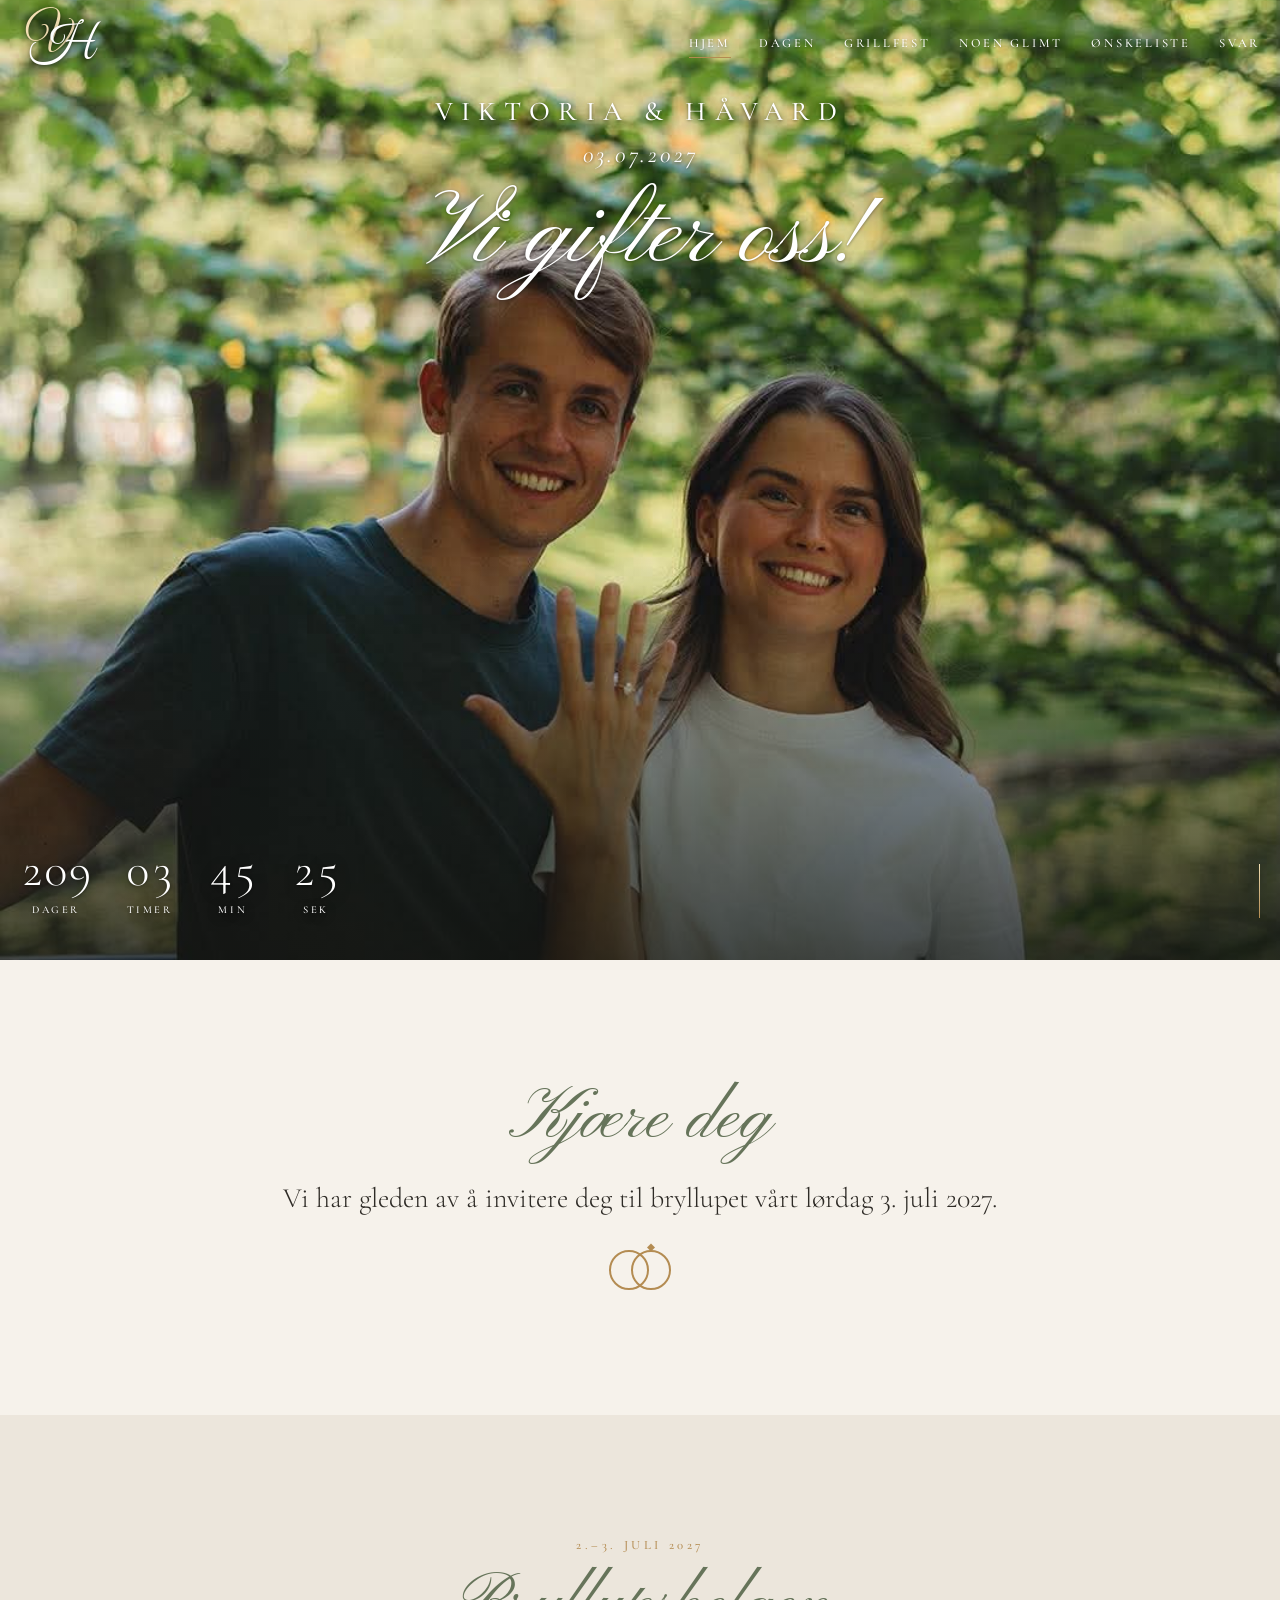
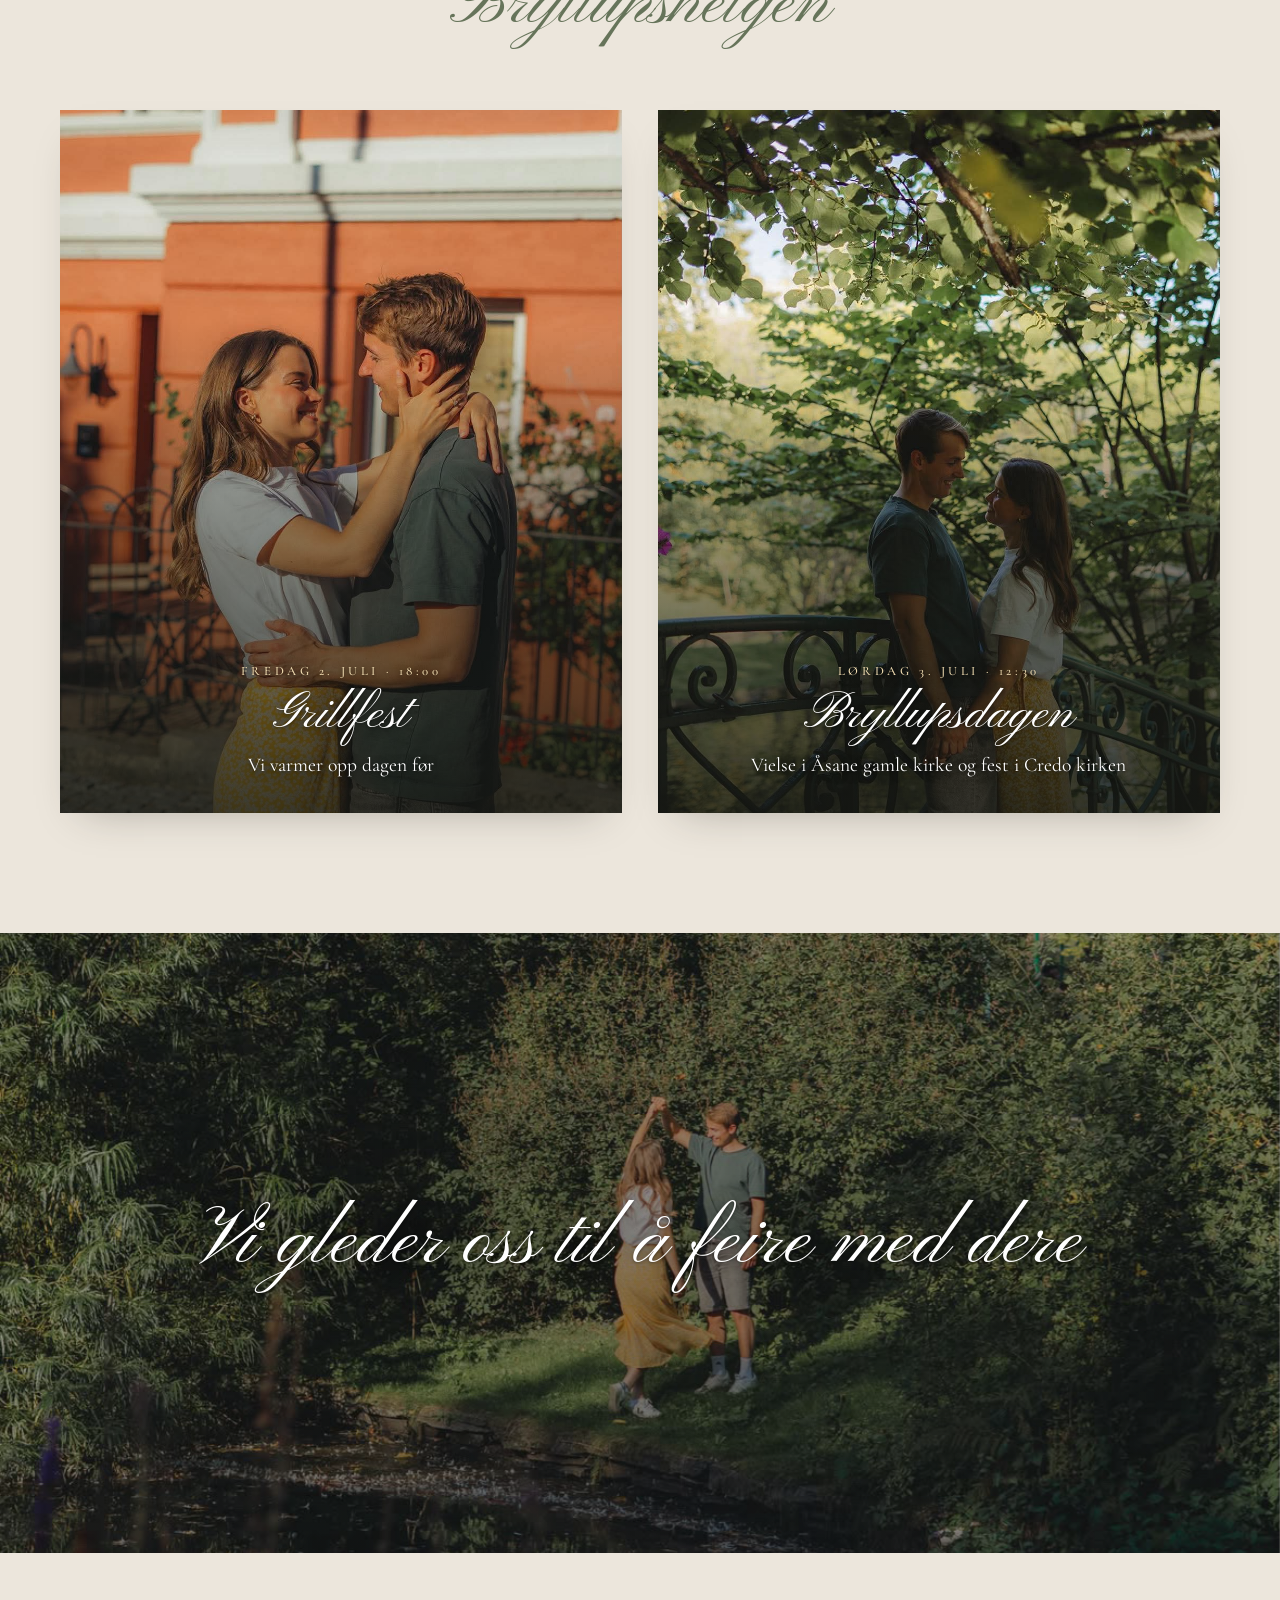
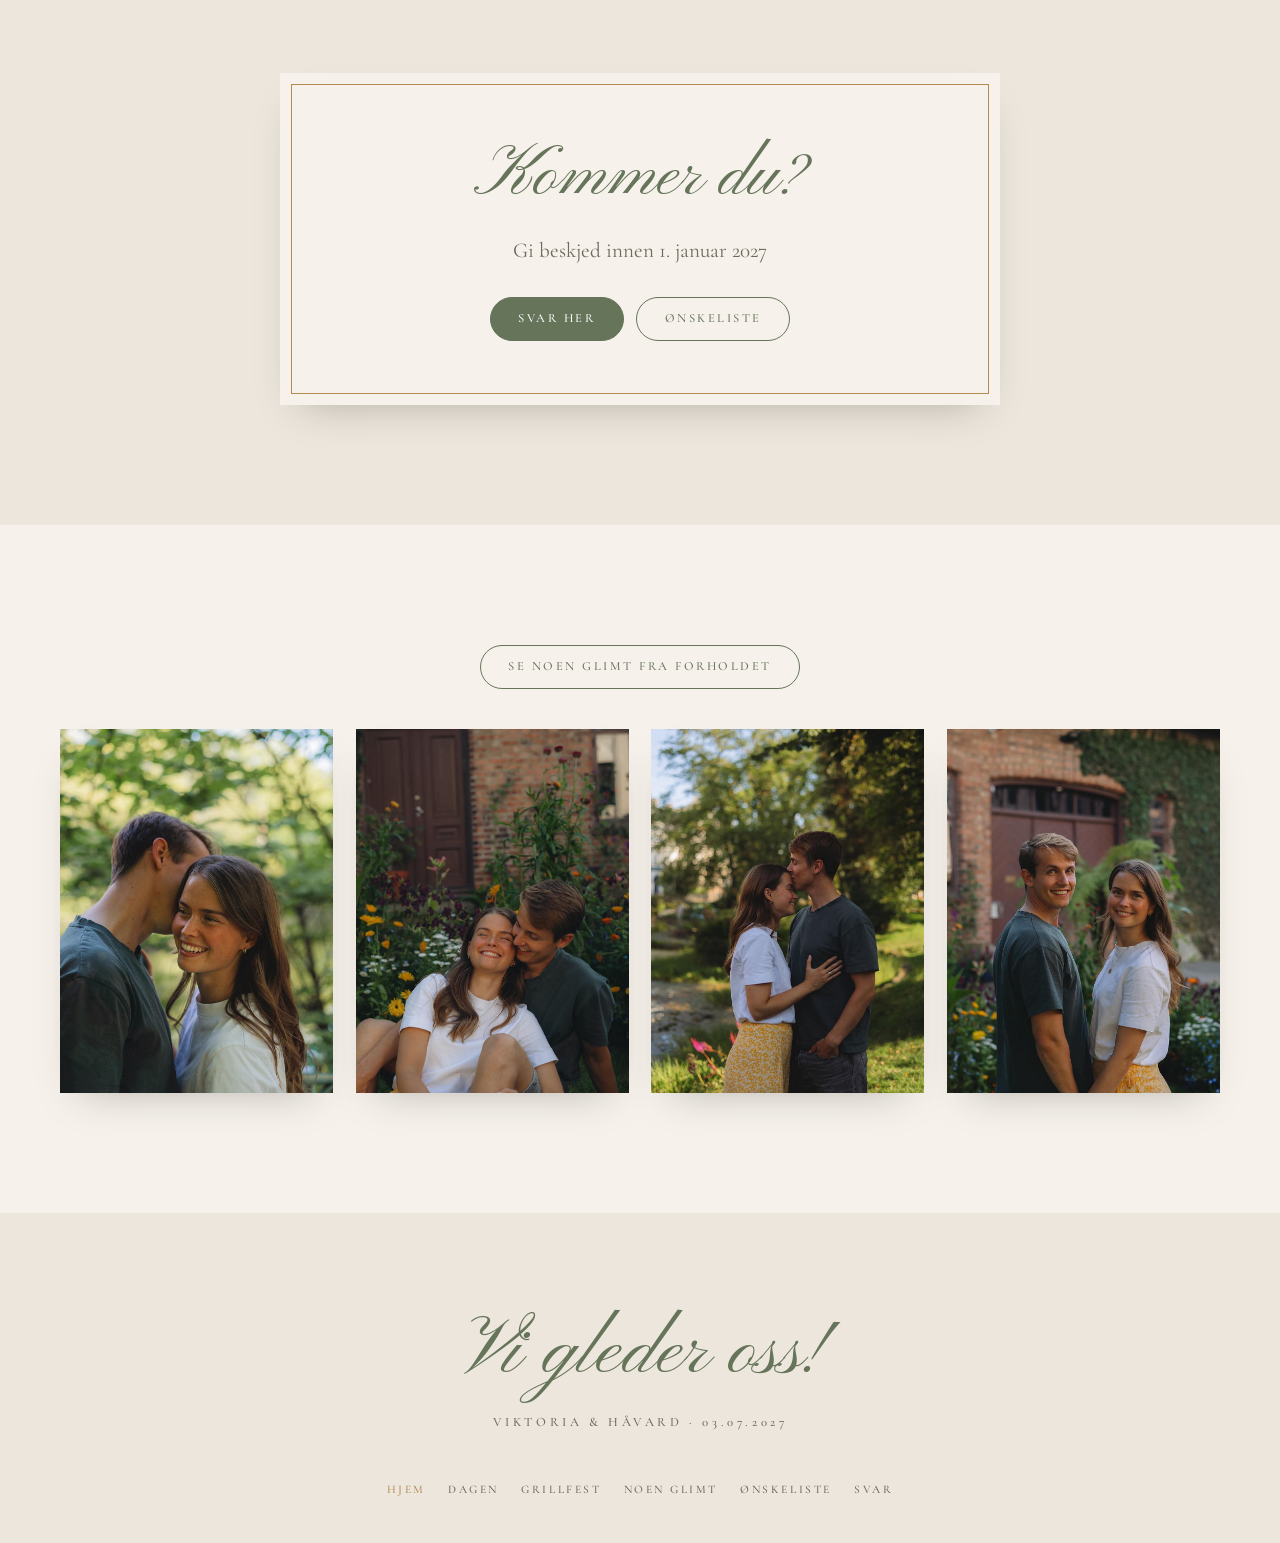
==== commit 28162c84: "Bannertekst midt over dansebildet igjen, med ansiktene over teksten Co-Authored-By: Claude Opus 5.5 " ====
--- a/index.html
+++ b/index.html
@@ -91,7 +91,7 @@
       </div>
     </section>
 
-    <section class="banner" aria-label="Vi gleder oss til å feire med dere" style="--pos: 50% 55%">
+    <section class="banner" aria-label="Vi gleder oss til å feire med dere" style="--pos: 50% 64%; --pos-mobil: 50% 100%; --tekst-ned-mobil: 5rem">
       <img src="assets/bilder/banner-vi-gleder-oss.jpg" alt="Viktoria og Håvard danser ved dammen i parken, speilet i vannet" loading="lazy">
       <div class="tekst">
         <h2>Vi gleder oss til å feire med dere</h2>
--- a/assets/css/style.css
+++ b/assets/css/style.css
@@ -239,10 +239,14 @@
 /* ---------- Banner med parallakse ---------- */
 .banner { position: relative; height: clamp(340px, 62vw, 620px); overflow: hidden; color: #fff; }
 .banner > img { position: absolute; left: 0; width: 100%; top: -12%; height: 124%; object-fit: cover; object-position: var(--pos, 50% 50%); will-change: transform; }
-.banner::after { content: ""; position: absolute; inset: 0; background: linear-gradient(rgba(20,22,18,.12), rgba(20,22,18,.18) 45%, rgba(20,22,18,.72)); }
-.banner .tekst { position: absolute; inset: 0; z-index: 2; display: grid; place-content: end center; padding-bottom: clamp(2rem, 6vw, 4rem) !important; text-align: center; padding: 1rem; gap: .5rem; text-shadow: 0 1px 3px rgba(0,0,0,.4), 0 2px 18px rgba(0,0,0,.5); }
+.banner::after { content: ""; position: absolute; inset: 0; background: radial-gradient(ellipse at center, rgba(20,22,18,.5), rgba(20,22,18,.3) 70%); }
+.banner .tekst { position: absolute; inset: 0; z-index: 2; display: grid; place-content: center; padding-top: var(--tekst-ned, 1rem) !important; text-align: center; padding: 1rem; gap: .5rem; text-shadow: 0 1px 3px rgba(0,0,0,.4), 0 2px 18px rgba(0,0,0,.5); }
 .banner .tekst .eyebrow { color: #fff; }
 .banner h2 { font-family: var(--skrift); font-size: clamp(2.6rem, 8vw, 5rem); line-height: 1.15; }
+@media (max-width: 700px) {
+  .banner > img { object-position: var(--pos-mobil, var(--pos, 50% 50%)); }
+  .banner .tekst { padding-top: var(--tekst-ned-mobil, 1rem) !important; }
+}
 
 /* ---------- Galleri ---------- */
 .galleri { display: grid; grid-template-columns: repeat(3, 1fr); gap: clamp(.8rem, 2vw, 1.4rem); padding-bottom: 3rem; }
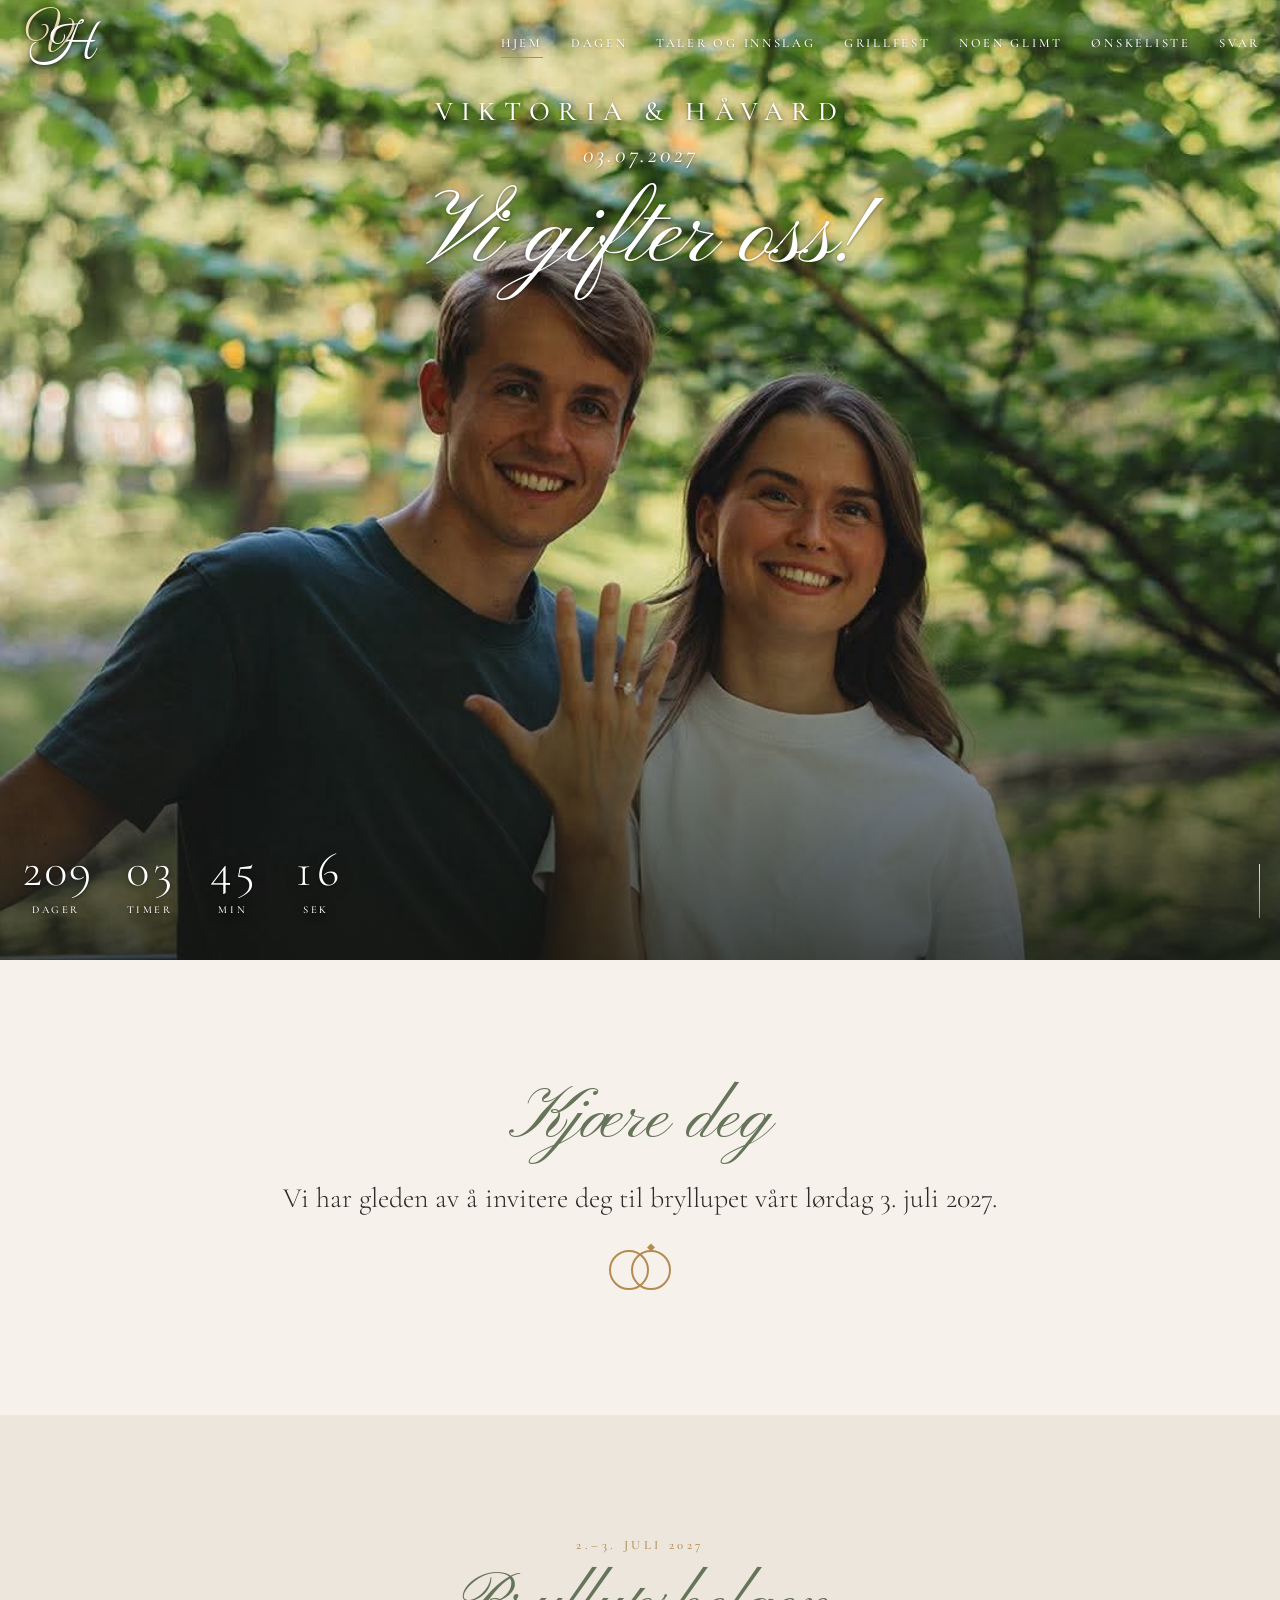
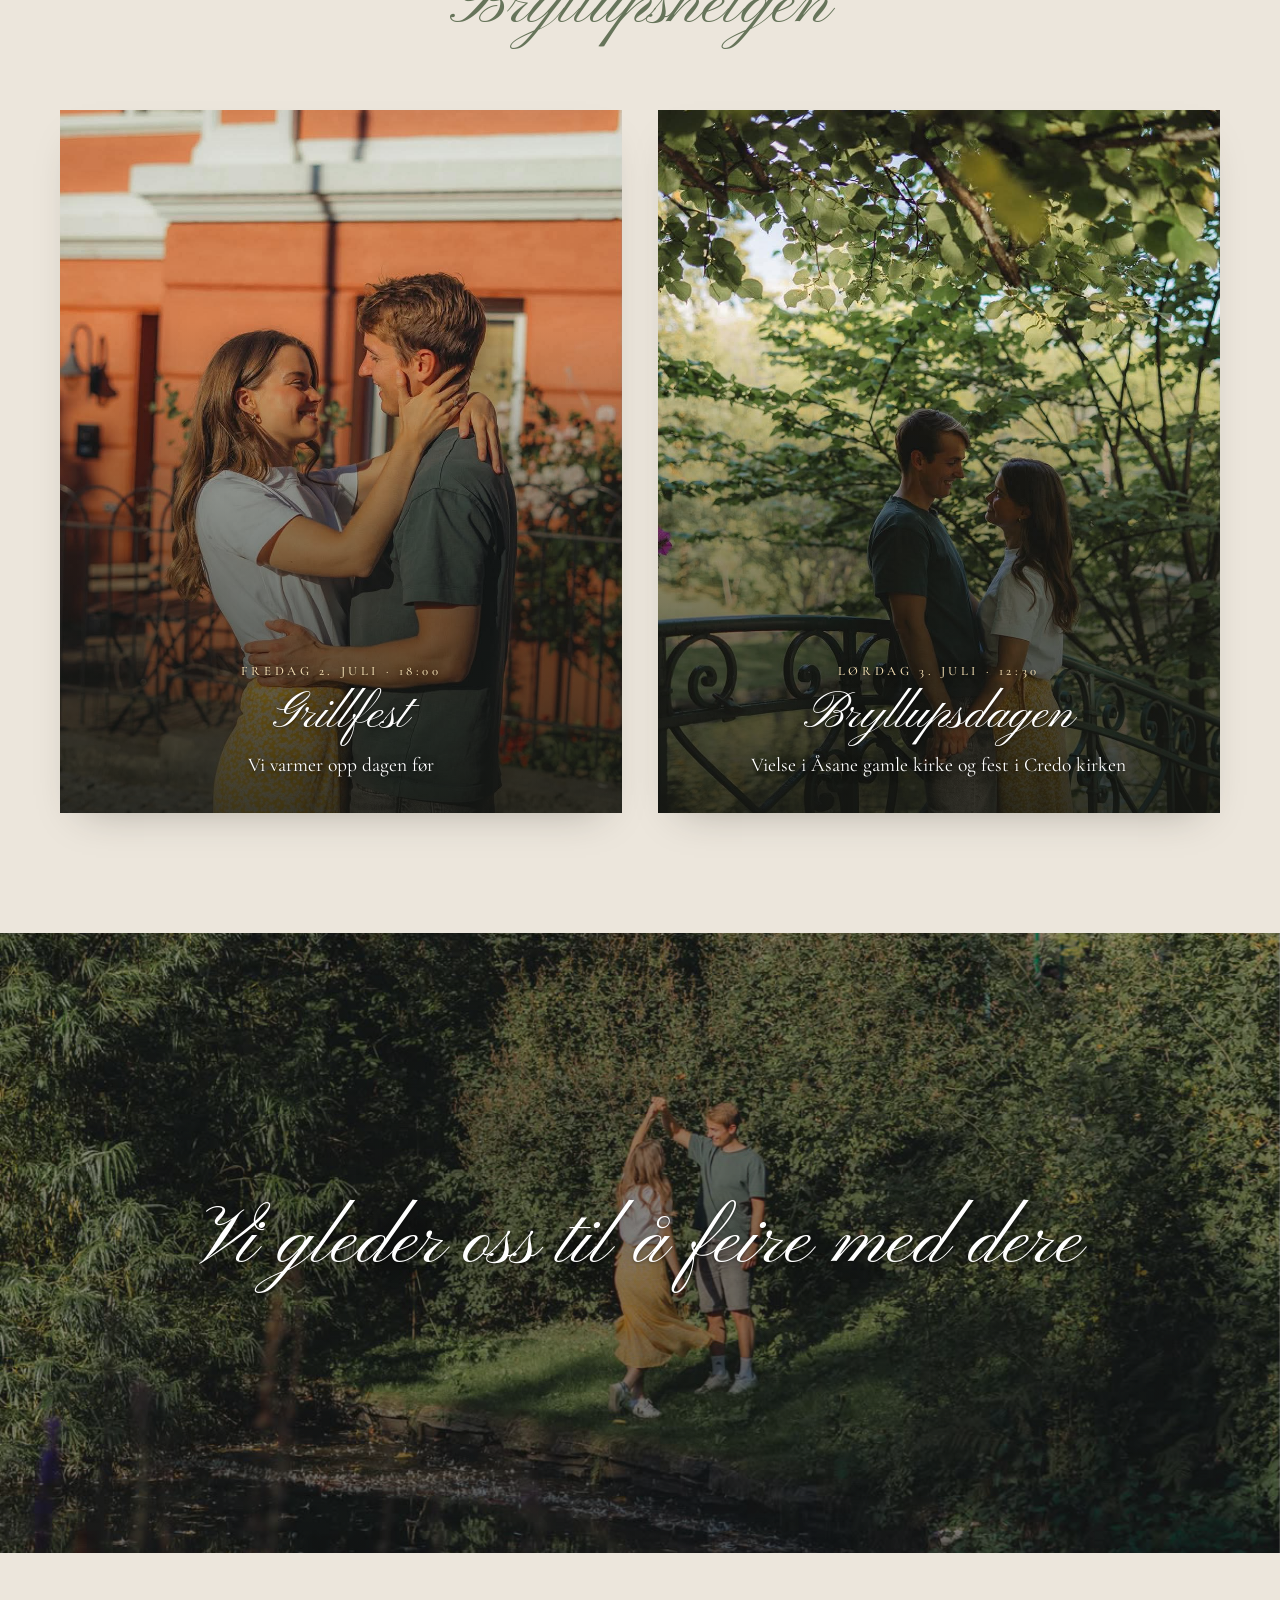
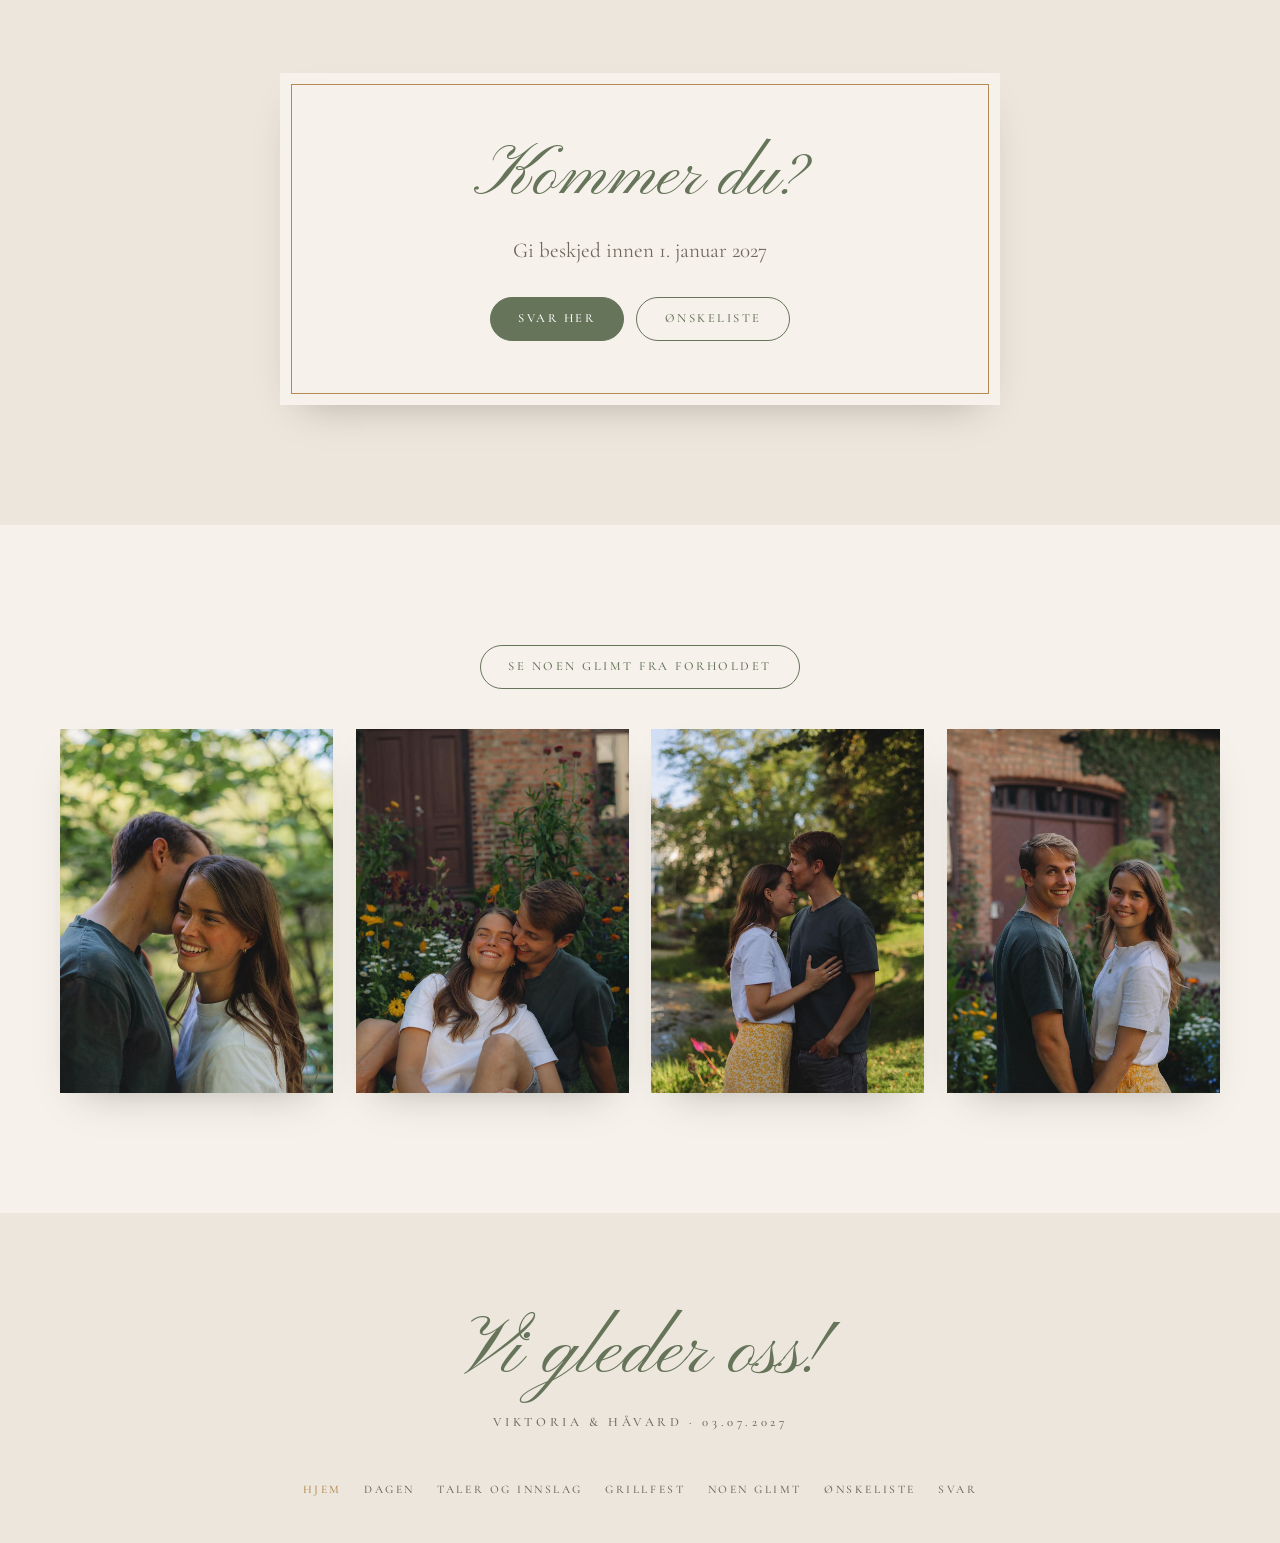
==== commit 4a1317da: "«Taler og innslag» i menyen, menyen blir alltid fast når man scroller - Nytt menypunkt som lenker ti" ====
--- a/index.html
+++ b/index.html
@@ -23,6 +23,7 @@
         <ul>
         <li><a href="index.html" aria-current="page">Hjem</a></li>
         <li><a href="dagen.html">Dagen</a></li>
+        <li><a href="dagen.html#taler">Taler og innslag</a></li>
         <li><a href="grillfest.html">Grillfest</a></li>
         <li><a href="historie.html">Noen glimt</a></li>
         <li><a href="onskeliste.html">Ønskeliste</a></li>
@@ -134,6 +135,7 @@
       <ul>
         <li><a href="index.html" aria-current="page">Hjem</a></li>
         <li><a href="dagen.html">Dagen</a></li>
+        <li><a href="dagen.html#taler">Taler og innslag</a></li>
         <li><a href="grillfest.html">Grillfest</a></li>
         <li><a href="historie.html">Noen glimt</a></li>
         <li><a href="onskeliste.html">Ønskeliste</a></li>
--- a/assets/css/style.css
+++ b/assets/css/style.css
@@ -23,6 +23,7 @@
 
 *, *::before, *::after { box-sizing: border-box; }
 html { scroll-behavior: smooth; -webkit-text-size-adjust: 100%; }
+[id] { scroll-margin-top: calc(var(--meny-h) + .5rem); }
 body {
   margin: 0;
   background: var(--krem);
@@ -122,7 +123,7 @@
   transition: background .35s, color .35s, box-shadow .35s;
 }
 .toppmeny .rad { height: 100%; display: flex; align-items: center; justify-content: space-between; gap: 1rem; width: min(1320px, 100% - 2.5rem); margin-inline: auto; }
-.toppmeny.fast { background: rgba(246, 242, 235, .96); color: var(--tekst); text-shadow: none; box-shadow: 0 6px 24px -18px rgba(0,0,0,.5); backdrop-filter: blur(6px); }
+.toppmeny.fast { background: var(--krem); color: var(--tekst); text-shadow: none; box-shadow: 0 6px 24px -18px rgba(0,0,0,.5); }
 
 .logo-lenke { display: inline-flex; text-decoration: none; position: relative; z-index: 2; }
 .logo { width: 4.4rem; height: 4.4rem; overflow: visible; transition: transform .35s ease; }
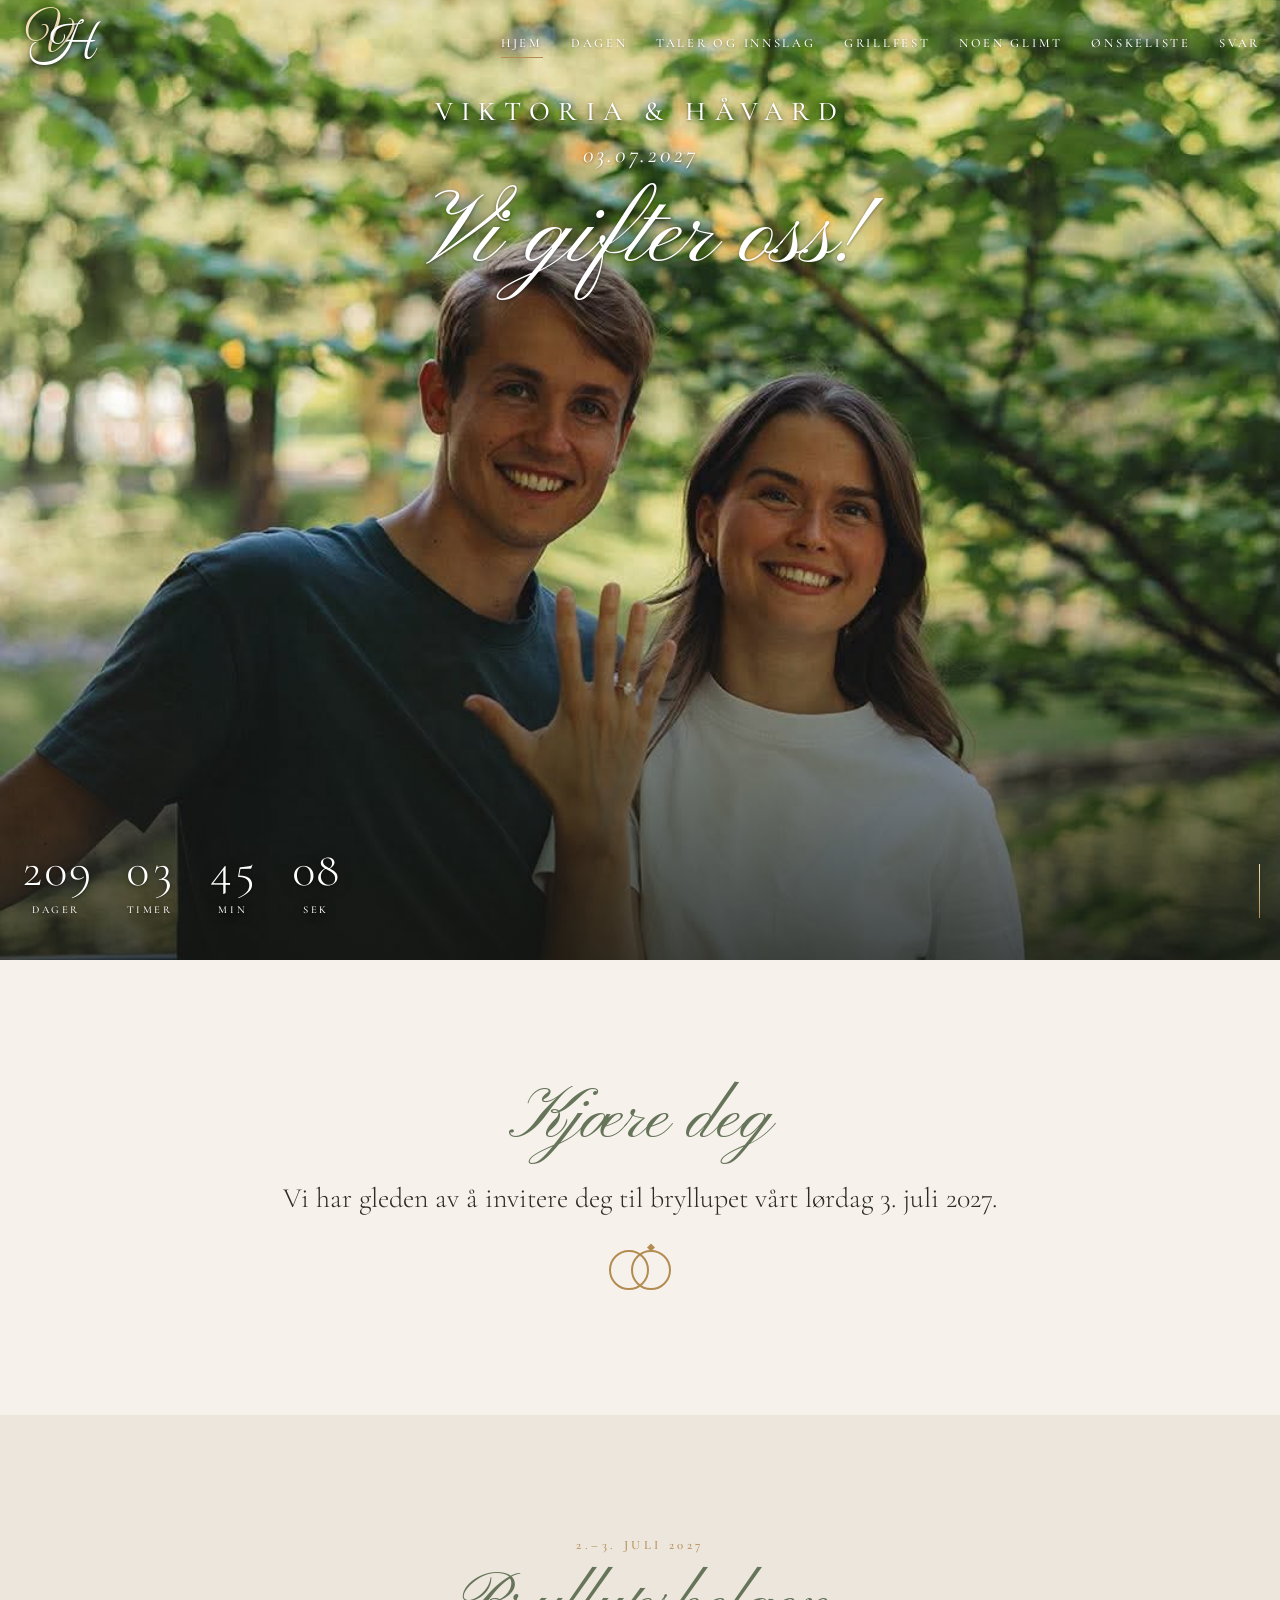
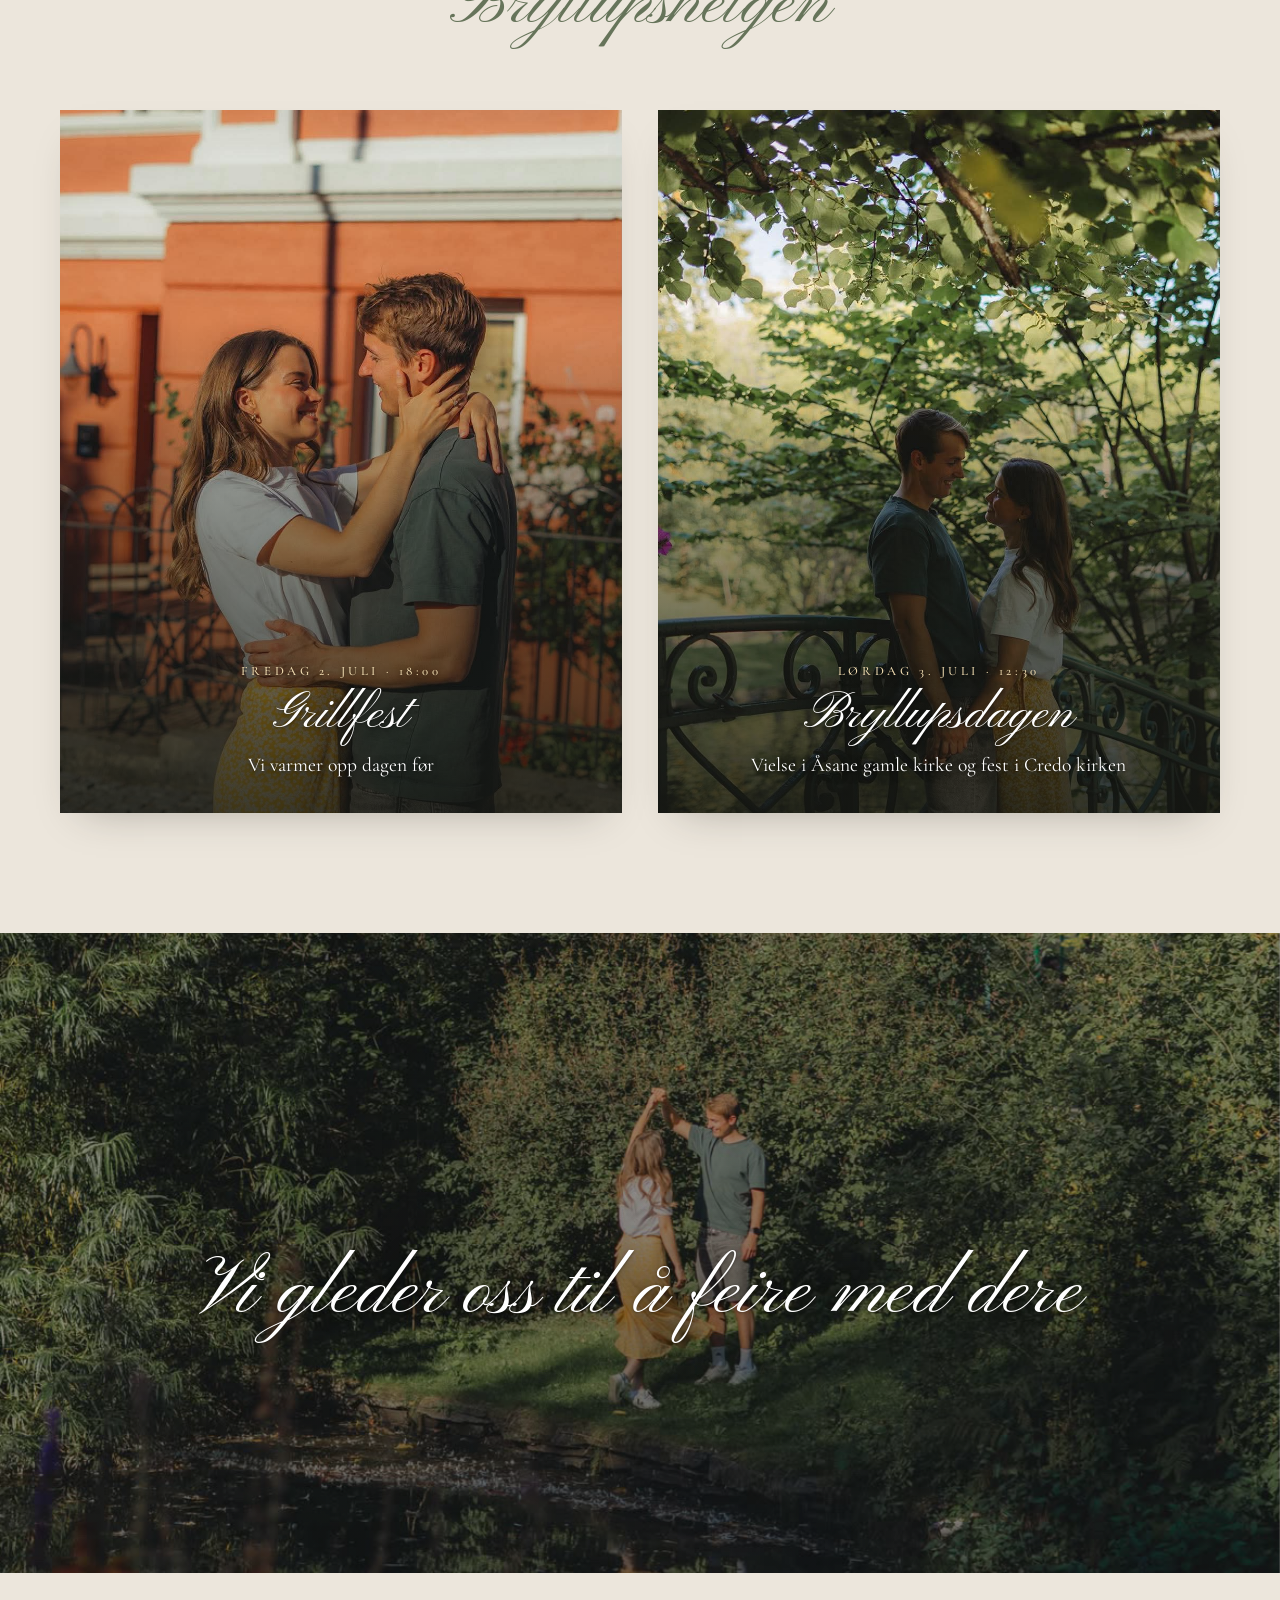
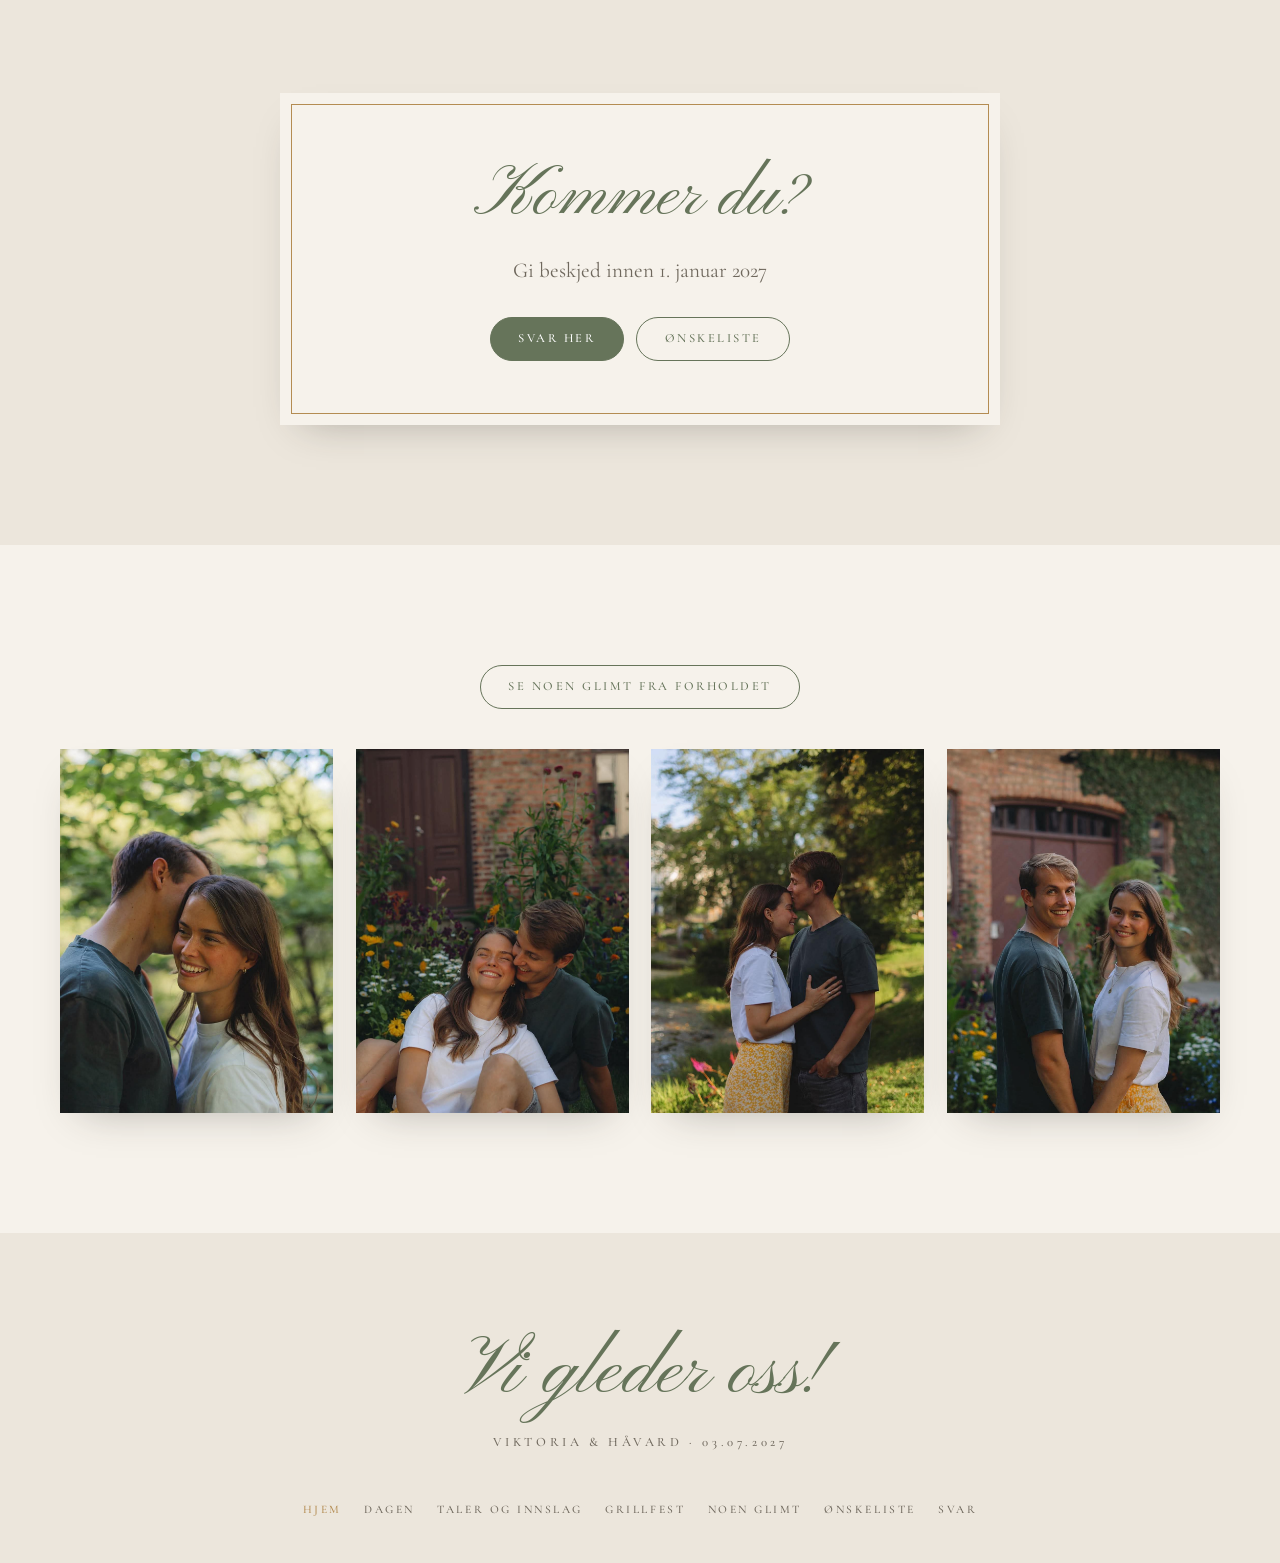
==== commit ccef1fc7: "Ansiktene synlige i bannerne på alle PC-skjermer - Bedre utsnitt på «Taler og innslag» (Viktorias an" ====
--- a/index.html
+++ b/index.html
@@ -92,7 +92,7 @@
       </div>
     </section>
 
-    <section class="banner" aria-label="Vi gleder oss til å feire med dere" style="--pos: 50% 64%; --pos-mobil: 50% 100%; --tekst-ned-mobil: 5rem">
+    <section class="banner" aria-label="Vi gleder oss til å feire med dere" style="--pos: 50% 64%; --pos-bred: 50% 56%; --tekst-ned: 6rem; --pos-mobil: 50% 100%; --tekst-ned-mobil: 5rem">
       <img src="assets/bilder/banner-vi-gleder-oss.jpg" alt="Viktoria og Håvard danser ved dammen i parken, speilet i vannet" loading="lazy">
       <div class="tekst">
         <h2>Vi gleder oss til å feire med dere</h2>
--- a/assets/css/style.css
+++ b/assets/css/style.css
@@ -238,12 +238,15 @@
 @media (max-width: 700px) { .bildekort-rad { grid-template-columns: 1fr; } .bildekort { aspect-ratio: 4/4.4; } }
 
 /* ---------- Banner med parallakse ---------- */
-.banner { position: relative; height: clamp(340px, 62vw, 620px); overflow: hidden; color: #fff; }
-.banner > img { position: absolute; left: 0; width: 100%; top: -12%; height: 124%; object-fit: cover; object-position: var(--pos, 50% 50%); will-change: transform; }
+.banner { position: relative; height: clamp(340px, 50vw, 760px); overflow: hidden; color: #fff; }
+.banner > img { position: absolute; left: 0; width: 100%; top: -7%; height: 114%; object-fit: cover; object-position: var(--pos, 50% 50%); will-change: transform; }
 .banner::after { content: ""; position: absolute; inset: 0; background: radial-gradient(ellipse at center, rgba(20,22,18,.5), rgba(20,22,18,.3) 70%); }
 .banner .tekst { position: absolute; inset: 0; z-index: 2; display: grid; place-content: center; padding-top: var(--tekst-ned, 1rem) !important; text-align: center; padding: 1rem; gap: .5rem; text-shadow: 0 1px 3px rgba(0,0,0,.4), 0 2px 18px rgba(0,0,0,.5); }
 .banner .tekst .eyebrow { color: #fff; }
 .banner h2 { font-family: var(--skrift); font-size: clamp(2.6rem, 8vw, 5rem); line-height: 1.15; }
+@media (min-width: 1700px) {
+  .banner > img { object-position: var(--pos-bred, var(--pos, 50% 50%)); }
+}
 @media (max-width: 700px) {
   .banner > img { object-position: var(--pos-mobil, var(--pos, 50% 50%)); }
   .banner .tekst { padding-top: var(--tekst-ned-mobil, 1rem) !important; }
